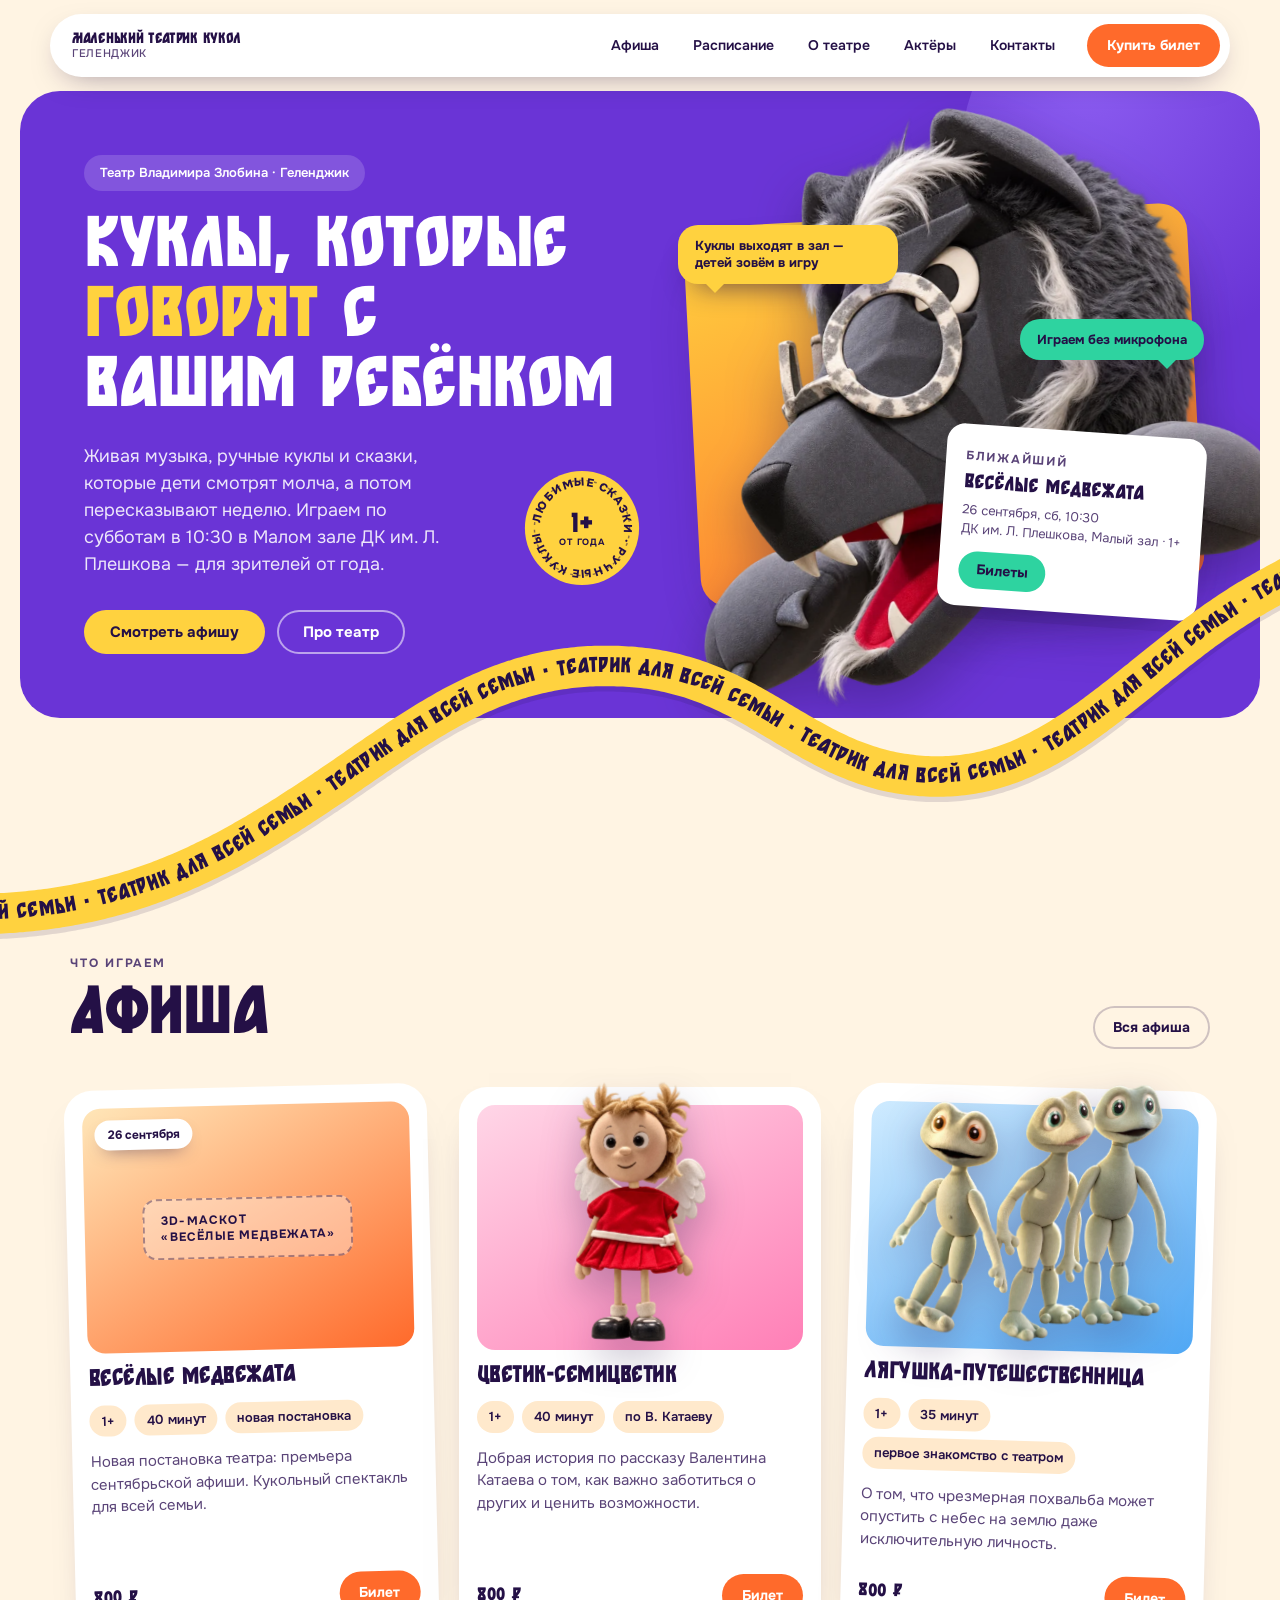
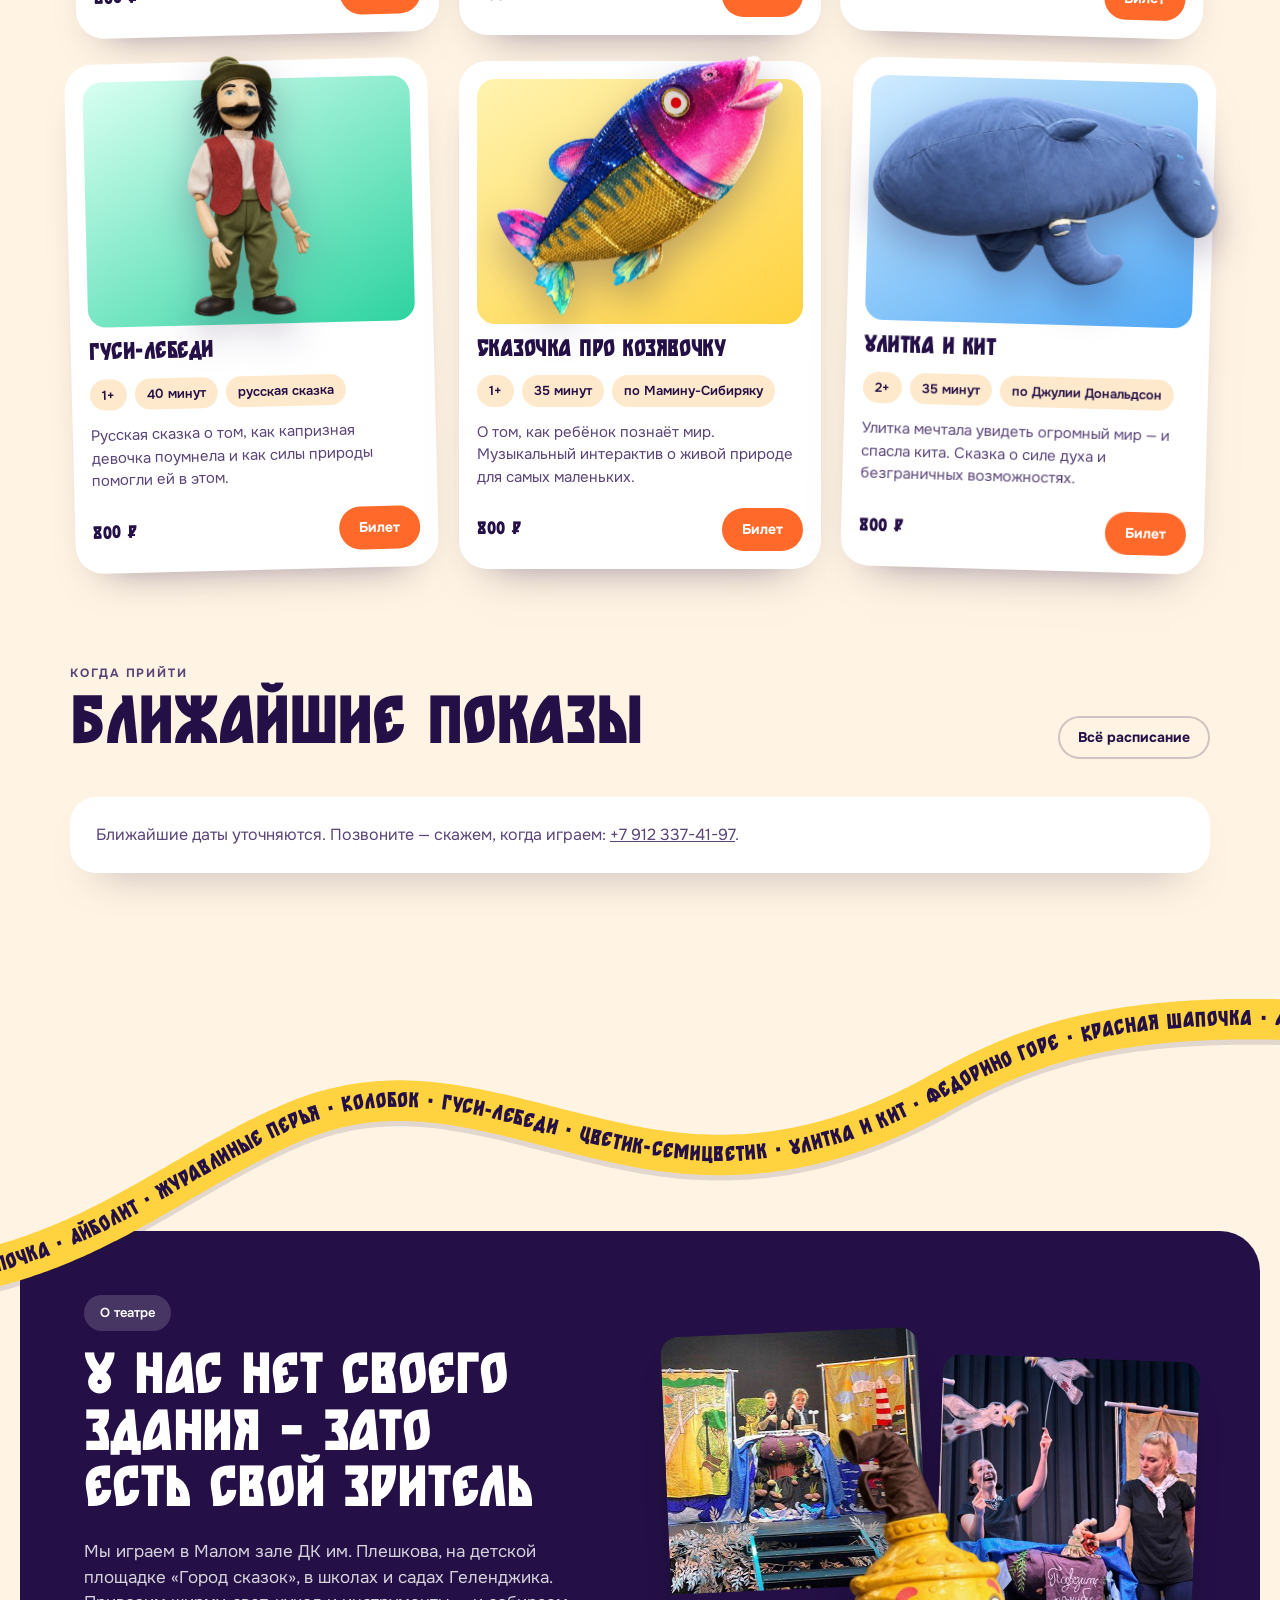
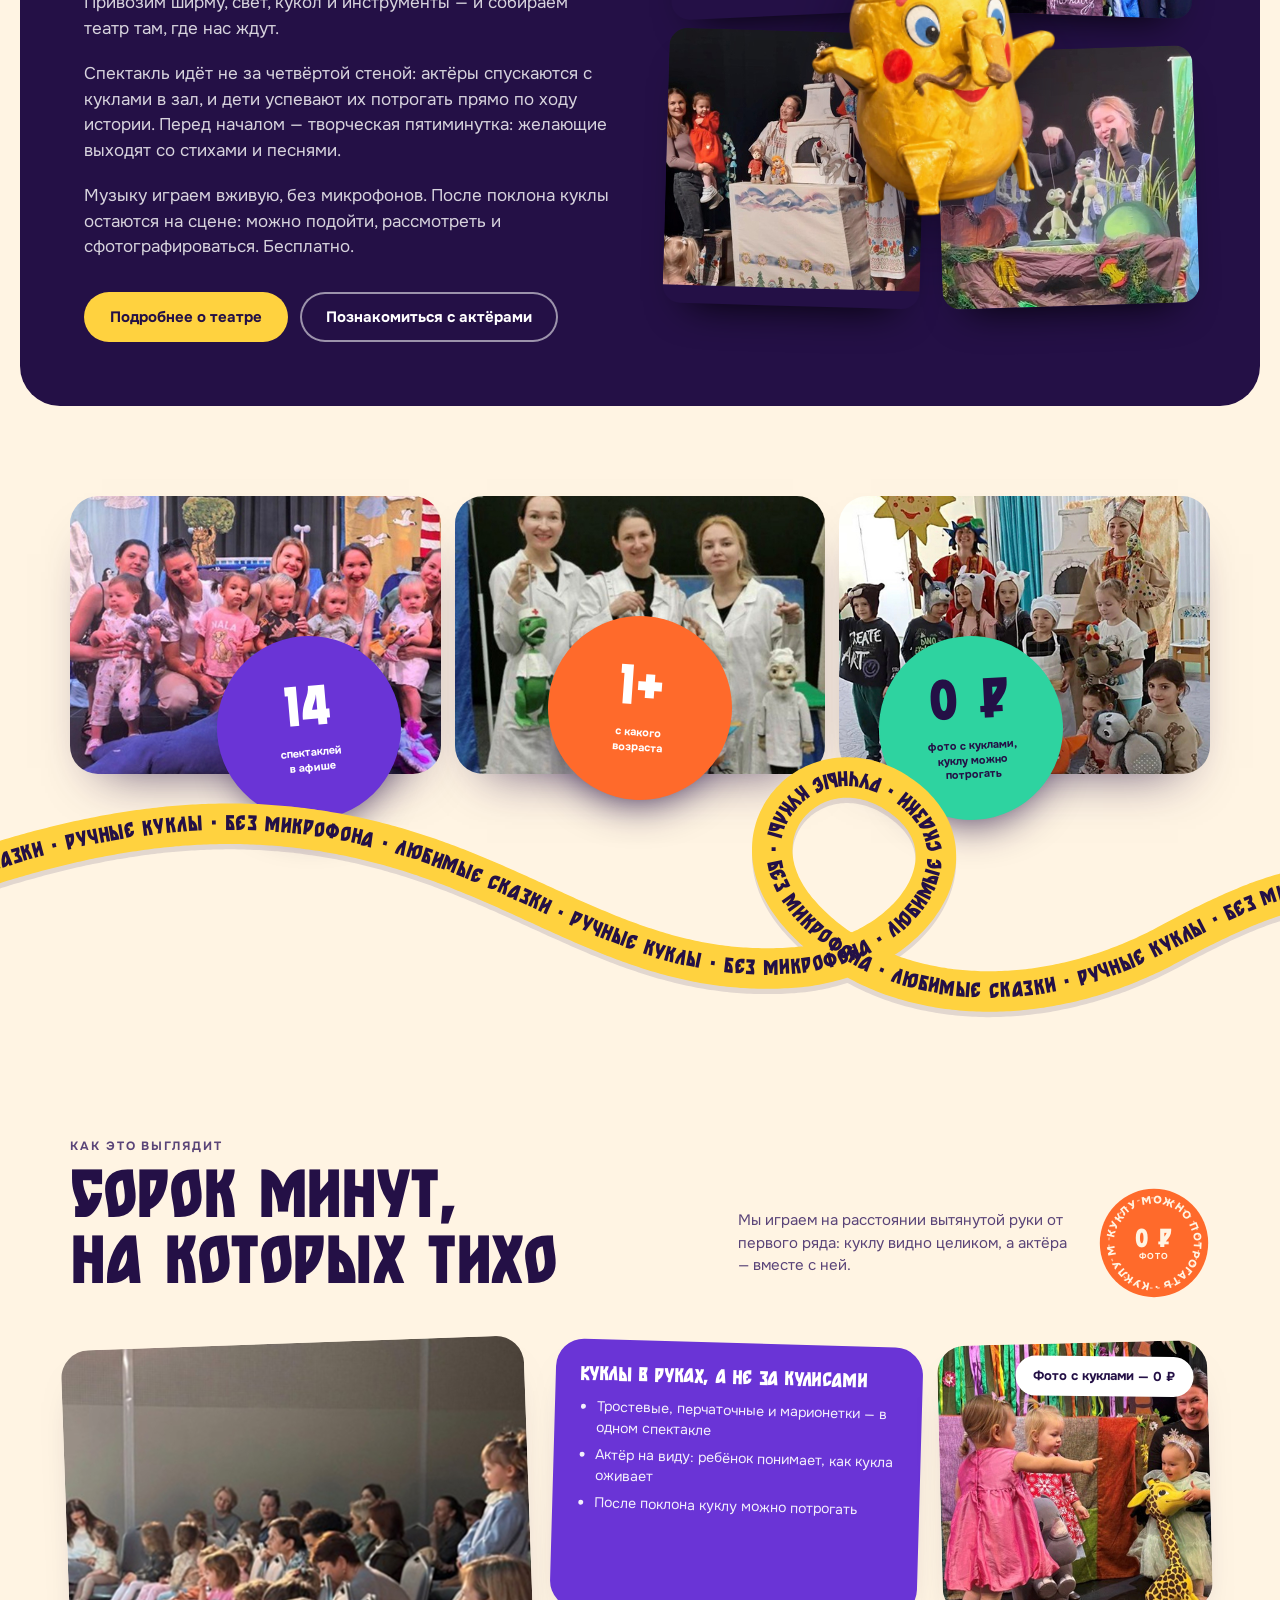
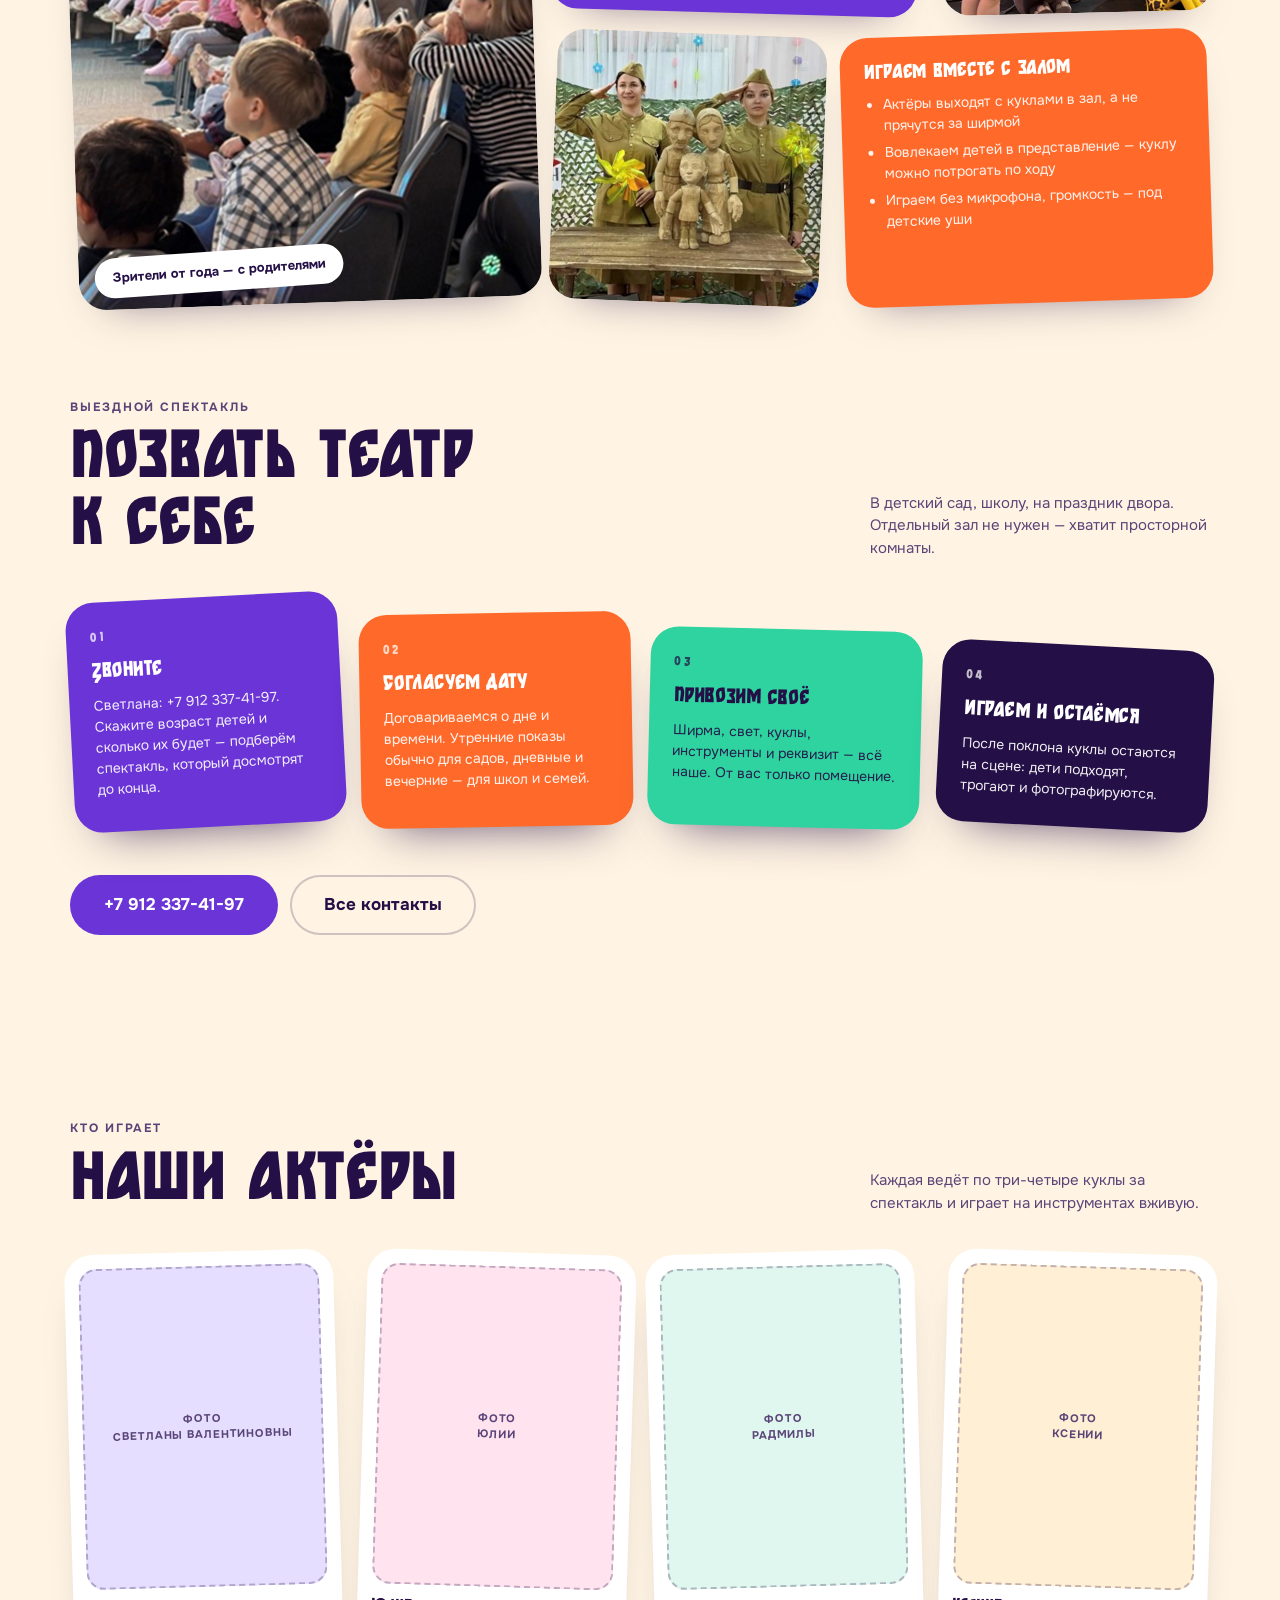
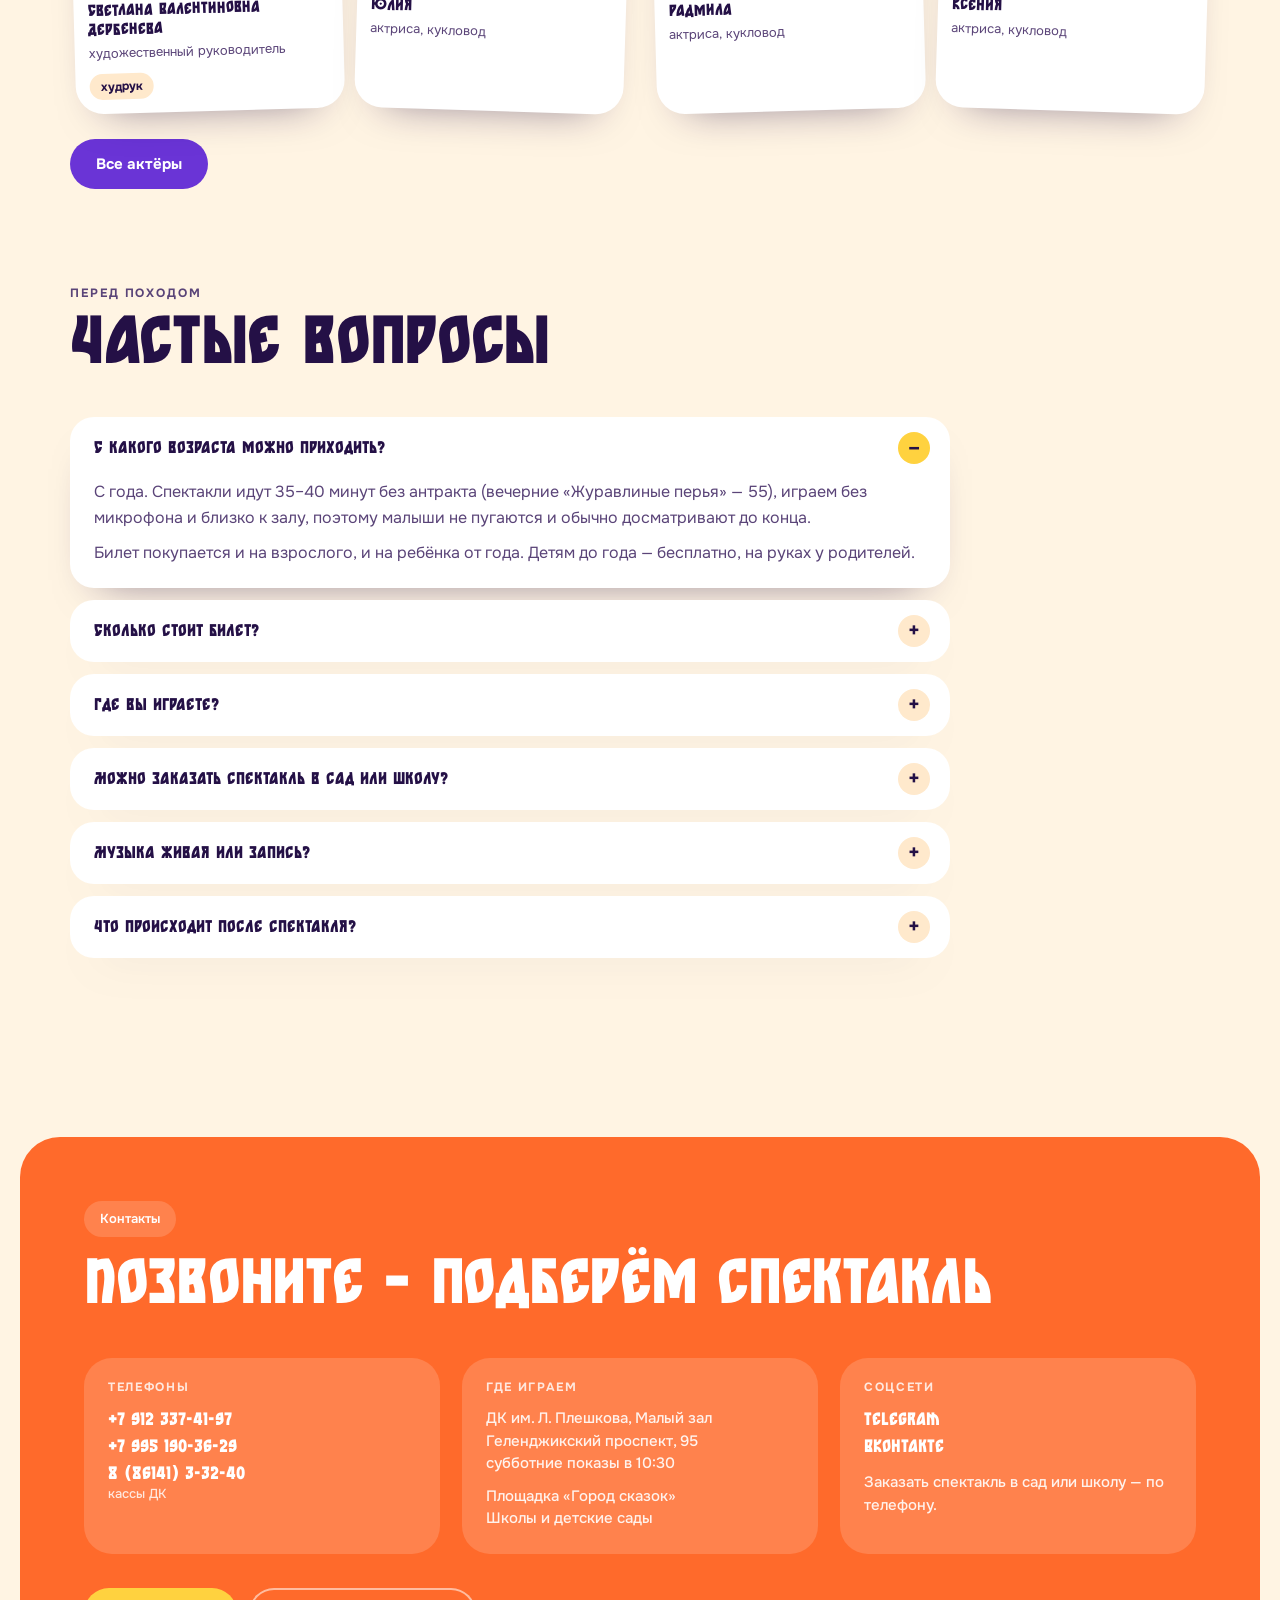
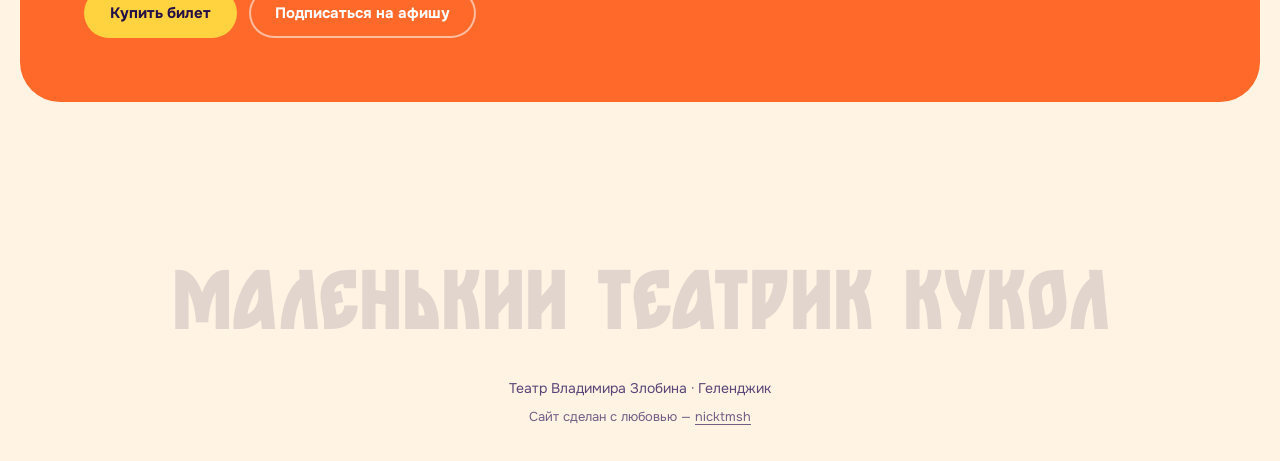
==== index.html @ d38e59ef "Ставлю ссылку на телеграм, помечаю кассу и подписываю подвал Телеграм ведёт на t.me/teatr77777, подп" ====
<!doctype html>
<html lang="ru">
<head>
<meta charset="utf-8">
<meta name="viewport" content="width=device-width,initial-scale=1,viewport-fit=cover">
<title>Маленький театрик кукол — Геленджик</title>
<meta name="description" content="Театр кукол Владимира Злобина в Геленджике: живая музыка, ручные куклы и сказки для зрителей от года. Афиша, расписание, актёры, контакты.">
<link rel="preconnect" href="https://fonts.gstatic.com" crossorigin>
<link rel="stylesheet" href="https://fonts.googleapis.com/css2?family=Onest:wght@400;500;600;700&display=swap">
<link rel="stylesheet" href="assets/css/site.css">
<link rel="stylesheet" href="assets/css/blocks.css">
</head>
<body>

<nav class="nav">
  <div class="nav-in">
    <a class="brand" href="index.html">Маленький театрик кукол<span>Геленджик</span></a>
    <div class="nav-links">
      <a href="afisha.html">Афиша</a>
      <a href="raspisanie.html">Расписание</a>
      <a href="o-teatre.html">О театре</a>
      <a href="aktery.html">Актёры</a>
      <a href="#contacts">Контакты</a>
    </div>
    <a class="btn btn-orange btn-sm" href="https://gelendzhik.kassy.ru/events/detskie/" target="_blank" rel="noopener">Купить билет</a>
    <button class="burger" type="button" id="burger"
            aria-label="Меню" aria-expanded="false" aria-controls="navMenu">
      <span></span><span></span><span></span>
    </button>
  </div>
</nav>

<div class="nav-menu" id="navMenu" hidden>
  <nav class="nav-menu-links" aria-label="Разделы сайта">
      <a class="nav-menu-link c1" href="afisha.html">Афиша</a>
      <a class="nav-menu-link c2" href="raspisanie.html">Расписание</a>
      <a class="nav-menu-link c3" href="o-teatre.html">О театре</a>
      <a class="nav-menu-link c4" href="aktery.html">Актёры</a>
      <a class="nav-menu-link c5" href="#contacts">Контакты</a>
  </nav>
  <a class="nav-menu-phone" href="tel:+79123374197">+7 912 337-41-97</a>
  <img class="nav-menu-bird" src="assets/mascot/aybolit.webp" alt="" aria-hidden="true">
</div>

<header class="hero">
  <div class="hero-grid">
    <div>
      <span class="chip">Театр Владимира Злобина · Геленджик</span>
      <h1>Куклы, которые <em>говорят</em> с вашим ребёнком</h1>
      <p class="hero-sub">Живая музыка, ручные куклы и сказки, которые дети смотрят молча, а потом пересказывают неделю. Играем по субботам в 10:30 в Малом зале ДК им. Л. Плешкова — для зрителей от года.</p>
      <div class="hero-cta">
        <a class="btn btn-yellow" href="#afisha">Смотреть афишу</a>
        <a class="btn btn-ghost" href="#about">Про театр</a>
        <div class="seal" style="--seal:118px;margin-left:auto">
          <svg viewBox="0 0 124 124" role="img" aria-label="Для зрителей от года">
            <circle cx="62" cy="62" r="60" fill="#FFD23F"></circle>
            <circle cx="62" cy="62" r="50" fill="none" stroke="#241046" stroke-width="1.5" stroke-dasharray="3 5" opacity=".5"></circle>
            <path id="sealRing1" d="M62,62 m-44,0 a44,44 0 1,1 88,0 a44,44 0 1,1 -88,0" fill="none"></path>
            <text class="seal-ring" fill="#241046"><textPath href="#sealRing1" startOffset="2%">любимые сказки · ручные куклы · живые голоса ·</textPath></text>
            <text class="seal-mid" x="62" y="66" fill="#241046">1+</text>
            <text class="seal-sub" x="62" y="80" fill="#241046">от года</text>
          </svg>
        </div>
      </div>
    </div>
    <div class="hero-art">
      <div class="mascot hero-mascot"><img src="assets/mascot/kolobok.webp" alt="Кукла волка из спектакля «Колобок»"></div>
      <div class="say say-yellow say-bl say-b">Куклы выходят в зал — детей зовём в игру</div>
      <div class="say say-mint say-br say-c">Играем без микрофона</div>
      <div class="ticket" id="heroTicket"></div>
    </div>
  </div>
</header>

<!-- жёлтая лента: объём и перехлёст строит assets/js/ribbon.js -->
<div class="ribbon" data-ribbon data-phrase="театрик для всей семьи" aria-hidden="true">
  <svg viewBox="0 0 1200 420" role="presentation">
    <defs>
      <path id="ribbonPath" d="M -100 384 C 90 402, 192 346, 300 274 C 396 210, 470 144, 598 156 C 720 168, 764 264, 890 258 C 1002 252, 1072 148, 1182 86 C 1238 54, 1272 42, 1310 32"></path>
    </defs>
    <g class="ribbon-fallback">
      <use href="#ribbonPath" class="band-edge"></use>
      <use href="#ribbonPath" class="band"></use>
    </g>
    <text><textPath href="#ribbonPath" startOffset="0">театрик для всей семьи</textPath></text>
  </svg>
</div>

<section id="afisha">
  <div class="wrap">
    <div class="sec-head">
      <div>
        <span class="eyebrow">Что играем</span>
        <h2>Афиша</h2>
      </div>
      <a class="btn btn-sm btn-line" href="afisha.html">Вся афиша</a>
    </div>
    <div class="cards" id="afishaCards"></div>
    <noscript><p class="sec-note" style="margin-top:20px">Афиша подгружается скриптом. Включите JavaScript или позвоните: +7 912 337-41-97.</p></noscript>
  </div>
</section>

<section id="schedule" style="padding-top:0">
  <div class="wrap">
    <div class="sec-head">
      <div>
        <span class="eyebrow">Когда прийти</span>
        <h2>Ближайшие показы</h2>
      </div>
      <a class="btn btn-sm btn-line" href="raspisanie.html">Всё расписание</a>
    </div>
    <div class="sched" id="schedList"></div>
  </div>
</section>

<!-- жёлтая лента: объём и перехлёст строит assets/js/ribbon.js -->
<div class="ribbon ribbon-titles" data-ribbon data-phrase="Красная шапочка · Айболит · Журавлиные перья · Колобок · Гуси-лебеди · Цветик-семицветик · Улитка и кит · Федорино горе" aria-hidden="true">
  <svg viewBox="0 0 1200 420" role="presentation">
    <defs>
      <path id="ribbonPath3" d="M -100 396 C 70 386, 152 300, 270 248 C 382 198, 472 244, 592 268 C 702 290, 792 268, 882 218 C 972 168, 1064 134, 1310 156"></path>
    </defs>
    <g class="ribbon-fallback">
      <use href="#ribbonPath3" class="band-edge"></use>
      <use href="#ribbonPath3" class="band"></use>
    </g>
    <text><textPath href="#ribbonPath3" startOffset="0">Красная шапочка · Айболит · Журавлиные перья · Колобок · Гуси-лебеди · Цветик-семицветик · Улитка и кит · Федорино горе</textPath></text>
  </svg>
</div>

<section id="about">
  <div class="about">
    <div class="about-grid">
      <div>
        <span class="chip">О театре</span>
        <h2 style="margin-top:18px">У нас нет своего здания — зато есть свой зритель</h2>
        <p>Мы играем в Малом зале ДК им. Плешкова, на детской площадке «Город сказок», в школах и садах Геленджика. Привозим ширму, свет, кукол и инструменты — и собираем театр там, где нас ждут.</p>
        <p>Спектакль идёт не за четвёртой стеной: актёры спускаются с куклами в зал, и дети успевают их потрогать прямо по ходу истории. Перед началом — творческая пятиминутка: желающие выходят со стихами и песнями.</p>
        <p>Музыку играем вживую, без микрофонов. После поклона куклы остаются на сцене: можно подойти, рассмотреть и сфотографироваться. Бесплатно.</p>
        <div class="hero-cta">
          <a class="btn btn-yellow" href="o-teatre.html">Подробнее о театре</a>
          <a class="btn btn-ghost" href="aktery.html">Познакомиться с актёрами</a>
        </div>
      </div>
      <div class="collage">
        <figure><img src="assets/photo/scene-shirma.jpg" alt="Сцена с расписными ширмами и куклами" loading="lazy"></figure>
        <figure><img src="assets/photo/seagulls.jpg" alt="Актрисы ведут марионеток-чаек" loading="lazy"></figure>
        <figure><img src="assets/photo/russian-tale.jpg" alt="Сцена русской сказки с печкой" loading="lazy"></figure>
        <figure><img src="assets/photo/frogs.jpg" alt="Куклы-лягушки на марионеточных нитях" loading="lazy"></figure>
              <img class="about-mascot" src="assets/mascot/fedorino-gore.webp"
             alt="Кукла самовара из спектакля «Федорино горе»">
</div>
    </div>
  </div>

  <div class="wrap">
    <div class="factband">
      <div class="factband-stats">
        <div class="stat"><b>14</b><span>спектаклей<br>в афише</span></div>
        <div class="stat"><b>1+</b><span>с какого<br>возраста</span></div>
        <div class="stat"><b>0 ₽</b><span>фото с куклами,<br>куклу можно<br>потрогать</span></div>
      </div>
      <div class="factband-photos">
        <figure><img src="assets/photo/kids-whale.jpg" alt="Зрители фотографируются с большой куклой кита" loading="lazy"></figure>
        <figure><img src="assets/photo/doctors.jpg" alt="Актрисы в белых халатах с куклами" loading="lazy"></figure>
        <figure><img src="assets/photo/kids-costumes.jpg" alt="Дети в костюмах на сцене вместе с актрисами" loading="lazy"></figure>
      </div>
    </div>
  </div>
</section>

<!-- жёлтая лента: объём и перехлёст строит assets/js/ribbon.js -->
<div class="ribbon ribbon-mid" data-ribbon data-phrase="любимые сказки · ручные куклы · без микрофона" aria-hidden="true">
  <svg viewBox="0 0 1200 420" role="presentation">
    <defs>
      <path id="ribbonPath2" d="M -100 214 C 70 148, 222 116, 392 172 C 520 214, 606 288, 744 278 C 854 270, 920 172, 846 118 C 770 62, 680 146, 748 226 C 824 314, 970 324, 1096 256 C 1182 210, 1242 186, 1310 212"></path>
    </defs>
    <g class="ribbon-fallback">
      <use href="#ribbonPath2" class="band-edge"></use>
      <use href="#ribbonPath2" class="band"></use>
    </g>
    <text><textPath href="#ribbonPath2" startOffset="0">любимые сказки · ручные куклы · без микрофона</textPath></text>
  </svg>
</div>

<section id="how">
  <div class="wrap">
    <div class="sec-head">
      <div>
        <span class="eyebrow">Как это выглядит</span>
        <h2>Сорок минут, <br>на которых тихо</h2>
      </div>
      <div style="display:flex;align-items:center;gap:20px;flex-wrap:wrap">
        <p class="sec-note">Мы играем на расстоянии вытянутой руки от первого ряда: куклу видно целиком, а актёра — вместе с ней.</p>
        <div class="seal" style="--seal:112px">
          <svg viewBox="0 0 124 124" role="img" aria-label="Фото с куклами бесплатно">
            <circle cx="62" cy="62" r="60" fill="#FF6A2B"></circle>
            <circle cx="62" cy="62" r="50" fill="none" stroke="#FFF4E3" stroke-width="1.5" stroke-dasharray="3 5" opacity=".6"></circle>
            <path id="sealRing2" d="M62,62 m-44,0 a44,44 0 1,1 88,0 a44,44 0 1,1 -88,0" fill="none"></path>
            <text class="seal-ring" fill="#FFF4E3"><textPath href="#sealRing2" startOffset="2%">куклу можно потрогать · куклу можно потрогать ·</textPath></text>
            <text class="seal-mid" x="62" y="66" fill="#FFF4E3">0 ₽</text>
            <text class="seal-sub" x="62" y="80" fill="#FFF4E3">фото</text>
          </svg>
        </div>
      </div>
    </div>

    <div class="mosaic">
      <div class="mos m1">
        <img src="assets/photo/audience.jpg" alt="Зрительный зал: дети и родители смотрят спектакль" loading="lazy">
        <span class="bubble b1">Зрители от года — с родителями</span>
      </div>
      <div class="mos m2 mos-text m-violet">
        <h3>Куклы в руках, а не за кулисами</h3>
        <ul>
          <li>Тростевые, перчаточные и марионетки — в одном спектакле</li>
          <li>Актёр на виду: ребёнок понимает, как кукла оживает</li>
          <li>После поклона куклу можно потрогать</li>
        </ul>
      </div>
      <div class="mos m3">
        <img src="assets/photo/kids-giraffe.jpg" alt="Дети рассматривают кукол после спектакля" loading="lazy">
        <span class="bubble b2">Фото с куклами — 0 ₽</span>
      </div>
      <div class="mos m4">
        <img src="assets/photo/soldiers.jpg" alt="Актрисы в военной форме с куклами из спектакля о войне" loading="lazy">
      </div>
      <div class="mos m5 mos-text m-orange">
        <h3>Играем вместе с залом</h3>
        <ul>
          <li>Актёры выходят с куклами в зал, а не прячутся за ширмой</li>
          <li>Вовлекаем детей в представление — куклу можно потрогать по ходу</li>
          <li>Играем без микрофона, громкость — под детские уши</li>
        </ul>
      </div>
    </div>
  </div>
</section>

<section id="order" style="padding-top:0">
  <div class="wrap">
    <div class="sec-head">
      <div>
        <span class="eyebrow">Выездной спектакль</span>
        <h2>Позвать театр <br>к себе</h2>
      </div>
      <p class="sec-note">В детский сад, школу, на праздник двора. Отдельный зал не нужен — хватит просторной комнаты.</p>
    </div>
    <div class="steps">
      <article class="step">
        <span class="no">01</span>
        <h3>Звоните</h3>
        <p>Светлана: +7 912 337-41-97. Скажите возраст детей и сколько их будет — подберём спектакль, который досмотрят до конца.</p>
      </article>
      <article class="step">
        <span class="no">02</span>
        <h3>Согласуем дату</h3>
        <p>Договариваемся о дне и времени. Утренние показы обычно для садов, дневные и вечерние — для школ и семей.</p>
      </article>
      <article class="step">
        <span class="no">03</span>
        <h3>Привозим своё</h3>
        <p>Ширма, свет, куклы, инструменты и реквизит — всё наше. От вас только помещение.</p>
      </article>
      <article class="step">
        <span class="no">04</span>
        <h3>Играем и остаёмся</h3>
        <p>После поклона куклы остаются на сцене: дети подходят, трогают и фотографируются.</p>
      </article>
    </div>
    <div class="hero-cta" style="margin-top:8px">
      <a class="btn btn-violet btn-lg" href="tel:+79123374197">+7 912 337-41-97</a>
      <a class="btn btn-line btn-lg" href="#contacts">Все контакты</a>
    </div>
  </div>
</section>

<section id="troupe">
  <div class="wrap">
    <div class="sec-head">
      <div>
        <span class="eyebrow">Кто играет</span>
        <h2>Наши актёры</h2>
      </div>
      <p class="sec-note">Каждая ведёт по три-четыре куклы за спектакль и играет на инструментах вживую.</p>
    </div>
    <div class="troupe">
      <a class="actor" href="aktery.html">
        <div class="ph-p p4">Фото<br>Светланы Валентиновны</div>
        <b>Светлана Валентиновна Дербенева</b>
        <small>художественный руководитель</small>
        <span class="role">худрук</span>
      </a>
      <a class="actor" href="aktery.html">
        <div class="ph-p p1">Фото<br>Юлии</div>
        <b>Юлия</b>
        <small>актриса, кукловод</small>
      </a>
      <a class="actor" href="aktery.html">
        <div class="ph-p p2">Фото<br>Радмилы</div>
        <b>Радмила</b>
        <small>актриса, кукловод</small>
      </a>
      <a class="actor" href="aktery.html">
        <div class="ph-p p3">Фото<br>Ксении</div>
        <b>Ксения</b>
        <small>актриса, кукловод</small>
      </a>
    </div>
    <div class="hero-cta" style="margin-top:28px">
      <a class="btn btn-violet" href="aktery.html">Все актёры</a>
    </div>
  </div>
</section>

<section id="faq" style="padding-top:0">
  <div class="wrap">
    <div class="sec-head">
      <div>
        <span class="eyebrow">Перед походом</span>
        <h2>Частые вопросы</h2>
      </div>
    </div>
    <div class="faq">
      <details open>
        <summary>С какого возраста можно приходить?</summary>
        <div class="answer">
          <p>С года. Спектакли идут 35–40 минут без антракта (вечерние «Журавлиные перья» — 55), играем без микрофона и близко к залу, поэтому малыши не пугаются и обычно досматривают до конца.</p>
          <p>Билет покупается и на взрослого, и на ребёнка от года. Детям до года — бесплатно, на руках у родителей.</p>
        </div>
      </details>
      <details>
        <summary>Сколько стоит билет?</summary>
        <div class="answer">
          <p>800 ₽ на субботние спектакли, 1000 ₽ на вечерние «Журавлиные перья». Билет нужен и взрослому, и ребёнку от года. Купить можно на kassy.ru или в кассе ДК.</p>
        </div>
      </details>
      <details>
        <summary>Где вы играете?</summary>
        <div class="answer">
          <p>Основная площадка — Малый зал ДК им. Л. Плешкова, Геленджикский проспект, 95: субботние показы в 10:30. Летом играем на детской площадке «Город сказок» и на фестивалях, в течение года — в школах и детских садах города.</p>
        </div>
      </details>
      <details>
        <summary>Можно заказать спектакль в сад или школу?</summary>
        <div class="answer">
          <p>Да. Привозим ширму, свет, кукол и инструменты — от вас нужно только помещение. Обсудить спектакль и договориться о приезде можно со Светланой: +7 912 337-41-97.</p>
        </div>
      </details>
      <details>
        <summary>Музыка живая или запись?</summary>
        <div class="answer">
          <p>Живая. Инструменты стоят прямо на сцене, играют те же актёры, что ведут кукол. Фонограммы у нас нет.</p>
        </div>
      </details>
      <details>
        <summary>Что происходит после спектакля?</summary>
        <div class="answer">
          <p>Куклы остаются на сцене. Можно подойти, рассмотреть их вблизи, потрогать и сфотографироваться — бесплатно.</p>
        </div>
      </details>
    </div>
  </div>
</section>

<section id="contacts">
  <div class="contacts">
    <span class="chip">Контакты</span>
    <h2 style="margin-top:18px">Позвоните — подберём спектакль</h2>
    <div class="c-grid">
      <div class="c-card">
        <h3>Телефоны</h3>
        <a href="tel:+79123374197">+7 912 337-41-97</a>
        <a href="tel:+79951903629">+7 995 190-36-29</a>
        <a href="tel:+78614133240">8 (86141) 3-32-40<small>кассы ДК</small></a>
      </div>
      <div class="c-card">
        <h3>Где играем</h3>
        <p class="plain">ДК им. Л. Плешкова, Малый зал<br>Геленджикский проспект, 95<br>субботние показы в 10:30</p>
        <p class="plain" style="margin-top:10px">Площадка «Город сказок»<br>Школы и детские сады</p>
      </div>
      <div class="c-card">
        <h3>Соцсети</h3>
        <a href="https://t.me/teatr77777" target="_blank" rel="noopener">Telegram</a>
        <a href="https://vk.com/smallteatrik" target="_blank" rel="noopener">ВКонтакте</a>
        <p class="plain" style="margin-top:10px">Заказать спектакль в сад или школу — по телефону.</p>
      </div>
    </div>
    <div class="c-cta">
      <a class="btn btn-yellow" href="https://gelendzhik.kassy.ru/events/detskie/" target="_blank" rel="noopener">Купить билет</a>
      <a class="btn btn-ghost" href="https://t.me/teatr77777" target="_blank" rel="noopener">Подписаться на афишу</a>
    </div>
  </div>
</section>

<div class="wordmark" aria-hidden="true"><div>маленький театрик кукол</div></div>

<footer>
  Театр Владимира Злобина · Геленджик
  <span class="credit">Сайт сделан с любовью — <a href="https://www.nicktmsh.com/" target="_blank" rel="noopener">nicktmsh</a></span>
</footer>

<script src="assets/js/store.js"></script>
<script src="assets/js/lift.js" defer></script>
<script src="assets/js/render.js"></script>
<script src="assets/js/ribbon.js" defer></script>
<script>
(function(){
  'use strict';
  var esc = TEATR.escapeHtml;

  /* ── карточки афиши: на главной — первые шесть ── */
  var shows = TEATR.published();
  document.getElementById('afishaCards').innerHTML = shows.slice(0, 6).map(TEATR.cardHtml).join('');

  /* ── расписание: ближайшие показы, остальное — на странице расписания ── */
  var upcoming = TEATR.upcoming();
  var schedEl = document.getElementById('schedList');
  if (upcoming.length) {
    schedEl.innerHTML = upcoming.slice(0, 4).map(TEATR.schedRowHtml).join('');
  } else {
    schedEl.innerHTML = '<div class="sched-empty">Ближайшие даты уточняются. Позвоните — скажем, когда играем: <a href="tel:+79123374197" style="text-decoration:underline">+7 912 337-41-97</a>.</div>';
  }

  /* ── билет ближайшего спектакля в герое ── */
  var n = TEATR.next();
  if (n) {
    var when = n.date ? TEATR.formatDate(n.date) : 'дата уточняется';
    document.getElementById('heroTicket').innerHTML = '' +
      '<span class="eyebrow">Ближайший</span>' +
      '<b><a href="spektakl.html?id=' + encodeURIComponent(n.id) + '">' + esc(n.title) + '</a></b>' +
      '<small>' + esc(when) + '</small>' +
      '<small>' + esc(n.venue) + ' · ' + esc(n.age) + '</small>' +
      '<a class="price" href="' + esc(n.ticketUrl || TEATR.TICKET_URL) + '" target="_blank" rel="noopener">Билеты</a>';
  }
})();
</script>
<script src="assets/js/menu.js" defer></script>
</body>
</html>
---- assets/css/site.css ----
/* ───────────────────────────────────────────────
   Маленький театрик кукол — базовые стили
   Концепция: закруглённые карточки, дисплейный шрифт,
   3D-маскоты, яркая палитра.
   ─────────────────────────────────────────────── */

/* ── дисплейный шрифт ── */
@font-face{
  font-family:"ST Izhora";
  src:url("../fonts/ST-Izhora-free.woff2") format("woff2"),
      url("../fonts/ST-Izhora-free.otf") format("opentype");
  font-weight:400;font-style:normal;font-display:swap;
}

:root{
  --violet:#6A34D6;
  --violet-d:#3F1A8C;
  --violet-l:#8B5CF0;
  --orange:#FF6A2B;
  --yellow:#FFD23F;
  --mint:#2ED3A0;
  --pink:#FF7FB6;
  --sky:#4FA8F5;
  --cream:#FFF4E3;
  --cream-2:#FFE9CC;
  --ink:#241046;
  --ink-2:#5A4478;
  --white:#FFFFFF;

  --disp:"ST Izhora","Trebuchet MS",system-ui,sans-serif;
  --sans:"Onest","Segoe UI",system-ui,sans-serif;

  --r-l:40px; --r-m:28px; --r-s:18px;
  --shadow:0 18px 0 -6px rgba(36,16,70,.10), 0 30px 60px -28px rgba(36,16,70,.45);
  --shadow-card:0 22px 44px -30px rgba(36,16,70,.6);
}

*{box-sizing:border-box}
html{font-synthesis-weight:none}
html{scroll-behavior:smooth}
body{
  margin:0;background:var(--cream);color:var(--ink);
  font-family:var(--sans);font-size:17px;line-height:1.5;
  -webkit-font-smoothing:antialiased;overflow-x:hidden;
}
h1,h2,h3{margin:0;font-family:var(--disp);font-weight:800;line-height:.98;letter-spacing:-.02em;text-wrap:balance}
p{margin:0}
a{color:inherit;text-decoration:none}
img{max-width:100%;display:block}
:focus-visible{outline:3px solid var(--ink);outline-offset:3px;border-radius:8px}

.wrap{width:min(1180px,100%);margin-inline:auto;padding-inline:20px}
section{padding-block:clamp(56px,7vw,110px)}
.eyebrow{font-family:var(--sans);font-weight:700;font-size:12px;letter-spacing:.16em;text-transform:uppercase;color:var(--ink-2)}
.sec-head{display:flex;align-items:flex-end;justify-content:space-between;gap:24px;flex-wrap:wrap;margin-bottom:38px}
.sec-head h2{font-size:clamp(34px,5.4vw,68px);margin-top:8px}
.sec-note{max-width:34ch;color:var(--ink-2);font-size:15px}

/* ── кнопки ── */
.btn{
  display:inline-flex;align-items:center;gap:8px;border:0;cursor:pointer;
  font-family:var(--sans);font-weight:700;font-size:15px;padding:14px 26px;border-radius:999px;
  background:var(--ink);color:var(--white);transition:transform .16s,box-shadow .16s,filter .16s;
  text-align:center;
}
.btn:hover{transform:translateY(-2px);box-shadow:0 12px 24px -12px rgba(36,16,70,.8)}
.btn-orange{background:var(--orange);color:var(--white)}
.btn-yellow{background:var(--yellow);color:var(--ink)}
.btn-violet{background:var(--violet);color:var(--white)}
.btn-white{background:var(--white);color:var(--ink)}
.btn-sm{padding:11px 20px;font-size:14px}
.btn-lg{padding:17px 34px;font-size:17px}
.btn-ghost{background:transparent;color:var(--white);box-shadow:inset 0 0 0 2px rgba(255,255,255,.55)}
.btn-ghost:hover{background:rgba(255,255,255,.14)}
.btn-line{background:transparent;color:var(--ink);box-shadow:inset 0 0 0 2px rgba(36,16,70,.22)}
.btn-line:hover{background:rgba(36,16,70,.06)}

/* ── шапка ── */
.nav{position:sticky;top:env(safe-area-inset-top,0px);z-index:60;padding-block:14px;padding-inline:20px}
.nav-in{
  display:flex;align-items:center;gap:18px;background:var(--white);border-radius:999px;
  padding:10px 10px 10px 22px;box-shadow:0 10px 30px -14px rgba(36,16,70,.5);
  width:min(1180px,100%);margin-inline:auto;
}
.brand{font-family:var(--disp);font-weight:900;font-size:15px;letter-spacing:-.02em;line-height:1.05;white-space:nowrap}
.brand span{display:block;font-family:var(--sans);font-weight:500;font-size:11px;color:var(--ink-2);letter-spacing:.06em;text-transform:uppercase}
.nav-links{display:flex;gap:6px;margin-left:auto;flex-wrap:wrap}
.nav-links a{padding:9px 14px;border-radius:999px;font-weight:600;font-size:14px;transition:background .18s}
.nav-links a:hover{background:var(--cream-2)}

/* ── герой ── */
.hero{
  background:var(--violet);color:var(--white);border-radius:var(--r-l);margin-inline:20px;
  padding:clamp(34px,5vw,64px);
  position:relative;overflow:hidden;
}
.hero::after{
  content:"";position:absolute;right:-120px;top:-140px;width:420px;height:420px;border-radius:50%;
  background:radial-gradient(circle at 30% 30%,var(--violet-l),transparent 70%);pointer-events:none;
}
.hero-grid{position:relative;z-index:2;display:grid;grid-template-columns:minmax(0,1.05fr) minmax(0,.95fr);gap:clamp(28px,4vw,56px);align-items:center}
.chip{display:inline-flex;align-items:center;gap:8px;background:rgba(255,255,255,.16);border-radius:999px;padding:8px 16px;font-size:13px;font-weight:600}
.hero h1{font-size:clamp(38px,5.6vw,82px);font-weight:900;margin-block:20px 0;overflow-wrap:break-word}
.hero h1 em{font-style:normal;color:var(--yellow)}
/* справа оставлено место под печать */
.hero-sub{margin-top:22px;font-size:clamp(17px,1.4vw,20px);max-width:min(44ch,calc(100% - 180px));color:rgba(255,255,255,.88)}
.hero-cta{display:flex;gap:12px;flex-wrap:wrap;margin-top:32px}
.hero .hero-cta>.btn{padding-block:11px}
/* печать поднята к подзаголовку: внизу проходит лента */
.hero .hero-cta .seal{margin-top:clamp(-150px,-11vw,-80px);align-self:flex-start}
.hero-art{position:relative;min-height:380px}

/* ── слот под 3D-маскота ── */
.mascot{
  background:linear-gradient(160deg,var(--yellow),var(--orange));border-radius:var(--r-m);
  display:grid;place-items:center;text-align:center;color:var(--ink);
}
.mascot{position:relative}
.mascot img{
  /* высота слота задаётся пропорцией, поэтому кукла позиционируется абсолютно */
  position:absolute;inset:0;margin:auto;
  width:auto;height:auto;max-width:88%;max-height:92%;object-fit:contain;
  filter:drop-shadow(0 22px 26px rgba(36,16,70,.34));
  transition:transform .45s cubic-bezier(.2,.9,.3,1.2),filter .45s ease;
  transform-origin:50% 72%;will-change:transform;
}
.mascot:hover img{transform:scale(1.16) rotate(-5deg);filter:drop-shadow(0 34px 34px rgba(36,16,70,.42))}
.mascot-tag{
  font-family:var(--sans);font-weight:700;font-size:12px;letter-spacing:.1em;text-transform:uppercase;
  border:2px dashed rgba(36,16,70,.4);border-radius:14px;padding:12px 16px;max-width:86%;
  background:rgba(255,255,255,.35);line-height:1.4;
}
.hero-mascot{position:absolute;inset:0;transform:rotate(-3deg);box-shadow:var(--shadow)}
/* волк в шапке крупнее плашки и выходит за её края */
.hero-mascot img{max-width:138%;max-height:156%}

.ticket{
  position:absolute;right:-6px;bottom:-18px;width:min(260px,74%);background:var(--white);color:var(--ink);
  border-radius:var(--r-s);padding:18px 20px;transform:rotate(4deg);box-shadow:var(--shadow);z-index:3;
}
.ticket b{display:block;font-family:var(--disp);font-weight:800;font-size:20px;margin-block:4px 6px;line-height:1.1}
.ticket small{color:var(--ink-2);font-size:13px;display:block}
.ticket .price{
  margin-top:12px;display:inline-block;background:var(--mint);color:var(--ink);border-radius:999px;
  padding:8px 18px;font-weight:700;font-size:14px;transition:transform .16s,box-shadow .16s;
}
.ticket a.price:hover{transform:translateY(-2px);box-shadow:0 12px 22px -12px rgba(36,16,70,.8)}

/* ── жёлтая лента ──
   Лента заходит на соседние блоки: отрицательные отступы плюс свой слой.
   Форму рисует assets/js/ribbon.js заливкой с переменной шириной,
   .ribbon-fallback — простая обводка на случай, если скрипт не отработал. */
.ribbon{
  position:relative;z-index:5;overflow:hidden;display:flex;justify-content:center;
  margin-top:clamp(-280px,-17vw,-110px);margin-bottom:clamp(-140px,-7vw,-46px);
  pointer-events:none;
}
.ribbon-mid{margin-top:clamp(-250px,-15vw,-96px);margin-bottom:clamp(-110px,-6vw,-34px)}
/* лента с названиями: сверху почти не заходит, снизу ложится на блок */
.ribbon-titles{margin-top:clamp(-150px,-8vw,-44px);margin-bottom:clamp(-230px,-13vw,-90px)}
/* лента вместо бегущей строки в середине страницы: заходит поровну на оба блока */
.ribbon-strip{margin-top:clamp(-190px,-11vw,-62px);margin-bottom:clamp(-80px,-4.5vw,-26px)}
.ribbon svg{
  display:block;width:100%;height:auto;min-width:900px;
  animation:ribbonfloat 11s ease-in-out infinite alternate;
}
.ribbon-mid svg{animation-duration:13s;animation-delay:-4s}
.ribbon-titles svg{animation-duration:9.5s;animation-delay:-2s}
@keyframes ribbonfloat{
  from{transform:translateY(-5px) rotate(-.25deg)}
  to{transform:translateY(5px) rotate(.25deg)}
}
.ribbon-scroll{overflow-x:hidden}

/* тело ленты */
.ribbon .band-fill{fill:var(--yellow)}
.ribbon .band-under{fill:var(--ink);opacity:.13;transform:translate(0,5px)}

/* запасной вариант без скрипта */
.ribbon .band{fill:none;stroke:var(--yellow);stroke-width:38;stroke-linecap:round}
.ribbon .band-edge{fill:none;stroke:var(--ink);stroke-width:44;stroke-linecap:round;opacity:.12}

.ribbon text{
  font-family:var(--disp);font-weight:700;font-size:20px;fill:var(--ink);letter-spacing:.01em;
  dominant-baseline:central;alignment-baseline:central; /* строго по центру линии */
}

/* ── карточки афиши ── */
.cards{display:grid;grid-template-columns:repeat(3,1fr);gap:26px}
.card{
  background:var(--white);border-radius:var(--r-m);padding:18px;display:flex;flex-direction:column;gap:14px;
  box-shadow:var(--shadow-card);transition:transform .22s ease,box-shadow .22s ease;color:inherit;
}
.card:nth-child(3n+1){transform:rotate(-1.4deg)}
.card:nth-child(3n){transform:rotate(1.6deg)}
.card:hover{transform:rotate(0deg) translateY(-6px);box-shadow:0 34px 60px -30px rgba(36,16,70,.7)}
/* кукле разрешено вылезать за пределы плашки и карточки */
.card{position:relative;z-index:1}
.card:hover{z-index:4}
.card-art{aspect-ratio:4/3;max-width:100%;border-radius:var(--r-s);display:grid;place-items:center;padding:14px;position:relative}
.card-art>img{
  /* высота плашки задана через aspect-ratio, поэтому проценты берём от абсолютного бокса */
  position:absolute;inset:14px;margin:auto;
  width:auto;height:auto;max-width:100%;max-height:100%;object-fit:contain;
  filter:drop-shadow(0 16px 18px rgba(36,16,70,.3));
  transition:transform .4s cubic-bezier(.2,.9,.3,1.25),filter .4s ease;
  transform-origin:50% 88%;will-change:transform;
  transform:scale(1.06) translateY(-4%);
}
.card:hover .card-art>img{
  transform:scale(1.34) rotate(-7deg) translateY(-12%);
  filter:drop-shadow(0 34px 30px rgba(36,16,70,.4));
}
.card:nth-child(even):hover .card-art>img{transform:scale(1.34) rotate(7deg) translateY(-12%)}

/* На телефоне ховера нет: куклу поднимает прокрутка.
   --lift (0…1) ставит assets/js/lift.js, наклон чередуем по чётности. */
@media(hover:none){
  .card{--tilt:-1}
  .card:nth-child(even){--tilt:1}
  .card.is-lifted{z-index:4}
  /* тот же вид и когда тач оставил «залипший» ховер */
  .card-art>img,
  .card:hover .card-art>img,
  .card:nth-child(even):hover .card-art>img{
    transition:none;
    transform:
      scale(calc(1.06 + .28 * var(--lift,0)))
      rotate(calc(var(--tilt,-1) * 7deg * var(--lift,0)))
      translateY(calc(-4% - 8% * var(--lift,0)));
    /* тень не анимируем: пересчёт размытия в каждом кадре
       заметно дёргает картинку на телефоне */
    filter:drop-shadow(0 18px 20px rgba(36,16,70,.32));
  }
}
.card-date{z-index:2}
.card-date{
  position:absolute;left:12px;top:12px;background:var(--white);color:var(--ink);border-radius:999px;
  padding:6px 13px;font-size:12px;font-weight:700;box-shadow:0 8px 18px -10px rgba(36,16,70,.7);
}
.card h3{font-size:24px;font-weight:800}
.meta{display:flex;gap:8px;flex-wrap:wrap}
.tag{background:var(--cream-2);border-radius:999px;padding:6px 12px;font-size:13px;font-weight:600;color:var(--ink)}
.card p{font-size:15px;color:var(--ink-2)}
.card-foot{margin-top:auto;display:flex;align-items:center;justify-content:space-between;gap:12px;padding-top:6px}
.card-more{display:none} /* на широком экране карточка и так кликается целиком */
.card-foot b{font-family:var(--disp);font-size:18px;font-weight:800}

.a1{background:linear-gradient(150deg,#FFD6E7,#FF7FB6)}
.a2{background:linear-gradient(150deg,#D8FFF1,#2ED3A0)}
.a3{background:linear-gradient(150deg,#FFE6B8,#FF6A2B)}
.a4{background:linear-gradient(150deg,#DED4FF,#8B5CF0)}
.a5{background:linear-gradient(150deg,#FFF3B0,#FFD23F)}
.a6{background:linear-gradient(150deg,#CFEBFF,#4FA8F5)}

/* ── о театре ── */
.about{background:var(--ink);color:var(--white);border-radius:var(--r-l);margin-inline:20px;padding:clamp(34px,5vw,72px)}
.about-grid{display:grid;grid-template-columns:minmax(0,1fr) minmax(0,1fr);gap:clamp(30px,4vw,64px);align-items:center}
.about h2{font-size:clamp(32px,4.6vw,58px)}
.about p{margin-top:20px;color:rgba(255,255,255,.82);max-width:52ch}
.nums{display:grid;grid-template-columns:repeat(2,1fr);gap:16px;margin-top:34px}
.num{border-radius:var(--r-s);padding:20px;background:rgba(255,255,255,.08)}
.num b{display:block;font-family:var(--disp);font-weight:900;font-size:40px;line-height:1;color:var(--yellow)}
.num span{font-size:14px;color:rgba(255,255,255,.75)}
.collage{display:grid;grid-template-columns:1fr 1fr;gap:16px;position:relative}
/* самовар выходит из стыка фотографий; правило перебивает .collage img */
.collage .about-mascot{
  position:absolute;left:50%;top:50%;width:46%;height:auto;translate:-50% -50%;
  aspect-ratio:auto;object-fit:contain;
  z-index:3;rotate:-4deg;filter:drop-shadow(0 26px 30px rgba(10,4,26,.55));
  transition:rotate .5s ease,scale .5s ease;
}
.collage:hover .about-mascot{rotate:2deg;scale:1.06}
.collage figure{margin:0;border-radius:var(--r-s);overflow:hidden;box-shadow:0 24px 40px -26px #000}
.collage img{width:100%;aspect-ratio:1/1;object-fit:cover}
.collage figure:nth-child(1){transform:rotate(-2.5deg)}
.collage figure:nth-child(2){transform:rotate(2deg);margin-top:26px}
.collage figure:nth-child(3){transform:rotate(1.6deg)}
.collage figure:nth-child(4){transform:rotate(-1.8deg);margin-top:18px}

/* ── блок «как проходит спектакль»: коллаж карточек ── */
.mosaic{display:grid;grid-template-columns:repeat(12,1fr);gap:20px;margin-top:44px}
.mos{border-radius:var(--r-m);overflow:hidden;box-shadow:var(--shadow-card);position:relative}
.mos img{width:100%;height:100%;object-fit:cover}
.mos-text{padding:24px;color:var(--white);display:flex;flex-direction:column;gap:10px}
.mos-text h3{font-size:20px;line-height:1.15}
.mos-text ul{margin:0;padding-left:18px;font-size:14px;line-height:1.5;opacity:.92}
.mos-text li+li{margin-top:6px}
.m-violet{background:var(--violet)}
.m-orange{background:var(--orange)}
.m-mint{background:var(--mint);color:var(--ink)}
.m-mint.mos-text{color:var(--ink)}
.m1{grid-column:span 5;grid-row:span 2;transform:rotate(-2deg);min-height:260px}
.m2{grid-column:span 4;transform:rotate(1.6deg)}
.m3{grid-column:span 3;transform:rotate(-1.4deg);min-height:200px}
.m4{grid-column:span 3;transform:rotate(2.2deg);min-height:190px}
.m5{grid-column:span 4;transform:rotate(-1.8deg);min-height:190px}
.bubble{
  position:absolute;background:var(--white);color:var(--ink);border-radius:999px;padding:10px 18px;
  font-size:13px;font-weight:700;box-shadow:0 14px 26px -14px rgba(36,16,70,.8);z-index:4;white-space:nowrap;
}
.b1{left:16px;bottom:16px;transform:rotate(-2deg)}
.b2{right:14px;top:14px;transform:rotate(2deg)}

/* ── актёры ── */
.troupe{display:grid;grid-template-columns:repeat(4,1fr);gap:22px}
.actor{background:var(--white);border-radius:var(--r-m);padding:14px;box-shadow:var(--shadow-card);transition:transform .22s}
.actor:nth-child(odd){transform:rotate(-1.6deg)}
.actor:nth-child(even){transform:rotate(1.8deg)}
.actor:hover{transform:rotate(0deg) translateY(-6px)}
.actor .ph-p{
  aspect-ratio:3/4;max-width:100%;border-radius:var(--r-s);display:grid;place-items:center;text-align:center;padding:10px;
  border:2px dashed rgba(36,16,70,.28);font-size:11px;font-weight:700;letter-spacing:.08em;
  text-transform:uppercase;color:var(--ink-2);line-height:1.5;overflow:hidden;
}
.actor .ph-p img{width:100%;height:100%;object-fit:cover;border-radius:inherit}
.p1{background:#FFE3EF}.p2{background:#DFF7EE}.p3{background:#FFEFD4}.p4{background:#E6DEFF}
.actor b{display:block;font-family:var(--disp);font-size:16px;font-weight:800;margin-top:12px;line-height:1.2}
.actor small{color:var(--ink-2);font-size:13px}
.actor .role{display:inline-block;margin-top:8px;background:var(--cream-2);border-radius:999px;padding:4px 11px;font-size:12px;font-weight:700}

/* ── контакты ── */
.contacts{background:var(--orange);color:var(--white);border-radius:var(--r-l);margin-inline:20px;padding:clamp(34px,5vw,72px)}
.contacts h2{font-size:clamp(34px,5vw,64px)}
.c-grid{display:grid;grid-template-columns:repeat(3,1fr);gap:22px;margin-top:40px}
.c-card{background:rgba(255,255,255,.16);border-radius:var(--r-m);padding:24px}
.c-card h3{font-family:var(--sans);font-size:12px;font-weight:700;letter-spacing:.14em;text-transform:uppercase;color:rgba(255,255,255,.82);margin-bottom:14px}
.c-card a{display:block;font-family:var(--disp);font-weight:600;font-size:18px;line-height:1.5}
/* пометка у номера: чья это трубка */
.c-card a small{display:block;font-family:var(--sans);font-weight:500;font-size:13px;line-height:1.2;
  color:rgba(255,255,255,.82);margin-top:-2px}
.c-card a:hover{color:var(--yellow)}
.c-card .plain{font-family:var(--sans);font-weight:500;font-size:15px;color:rgba(255,255,255,.9);line-height:1.5}
.c-cta{display:flex;gap:12px;flex-wrap:wrap;margin-top:34px}

footer{padding-block:34px;text-align:center;color:var(--ink-2);font-size:14px}
footer a{text-decoration:underline;text-underline-offset:3px}
.credit{display:block;margin-top:8px;font-size:13px;color:var(--ink-2);opacity:.85}

/* ═══ страница спектакля ═══ */
.show-hero{border-radius:var(--r-l);margin-inline:20px;padding:clamp(28px,4vw,56px);color:var(--ink);position:relative;overflow:hidden}
.show-hero.tone-violet{background:var(--violet);color:var(--white)}
.show-hero.tone-orange{background:var(--orange);color:var(--white)}
.show-hero.tone-mint{background:var(--mint)}
.show-hero.tone-yellow{background:var(--yellow)}
.show-hero.tone-pink{background:var(--pink)}
.show-hero.tone-sky{background:var(--sky);color:var(--white)}
.show-grid{display:grid;grid-template-columns:minmax(0,1.1fr) minmax(0,.9fr);gap:clamp(26px,4vw,54px);align-items:center;position:relative;z-index:2}
.show-hero h1{font-size:clamp(30px,3.6vw,56px);margin-block:18px 0;overflow-wrap:break-word}
.show-lead{margin-top:20px;font-size:clamp(16px,1.3vw,19px);max-width:46ch;opacity:.9}
.crumbs{display:flex;gap:8px;align-items:center;font-size:13px;font-weight:600;opacity:.8}
.crumbs a:hover{text-decoration:underline}
.show-facts{display:flex;gap:10px;flex-wrap:wrap;margin-top:26px}
.fact{background:rgba(255,255,255,.22);border-radius:999px;padding:9px 16px;font-size:14px;font-weight:700}
.show-hero.tone-mint .fact,.show-hero.tone-yellow .fact,.show-hero.tone-pink .fact{background:rgba(36,16,70,.12)}
.show-mascot{aspect-ratio:1/1;max-width:100%;border-radius:var(--r-l);transform:rotate(-3deg);box-shadow:var(--shadow)}

.show-body{display:grid;grid-template-columns:minmax(0,1.25fr) minmax(0,.75fr);gap:clamp(26px,4vw,54px);align-items:start}
.prose p{font-size:17px;line-height:1.65;color:var(--ink)}
.prose p+p{margin-top:16px}
.prose h2{font-size:clamp(26px,3vw,38px);margin-top:36px;margin-bottom:14px}
.side-card{background:var(--white);border-radius:var(--r-m);padding:26px;box-shadow:var(--shadow-card);position:sticky;top:96px}
.side-card .price{font-family:var(--disp);font-weight:900;font-size:38px;line-height:1}
.side-row{display:flex;justify-content:space-between;gap:14px;padding-block:12px;border-bottom:1px solid var(--cream-2);font-size:15px}
.side-row:last-of-type{border-bottom:0}
.side-row span{color:var(--ink-2)}
.side-row b{font-weight:700;text-align:right}
.side-card .btn{width:100%;justify-content:center;margin-top:18px}
.gallery{display:grid;grid-template-columns:repeat(4,1fr);gap:18px;margin-top:20px}
.gallery figure{margin:0;border-radius:var(--r-m);overflow:hidden;box-shadow:var(--shadow-card)}
.gallery img{width:100%;aspect-ratio:1/1;object-fit:cover;transition:transform .3s}
.gallery figure:hover img{transform:scale(1.04)}
.gallery figure:nth-child(odd){transform:rotate(-1.4deg)}
.gallery figure:nth-child(even){transform:rotate(1.4deg)}
.other{display:grid;grid-template-columns:repeat(3,1fr);gap:26px}

/* ── адаптив ── */
@media(max-width:980px){
  .hero-grid,.about-grid,.show-grid,.show-body{grid-template-columns:1fr}
  /* в одну колонку печать не спорит с лентой — место под неё не нужно */
  .hero-sub{max-width:44ch}
  .hero .hero-cta .seal{margin-top:0}
  .hero-art{min-height:320px;order:-1}
  .hero-mascot img{max-width:120%;max-height:140%}
  .cards,.other{grid-template-columns:repeat(2,1fr)}
  .troupe{grid-template-columns:repeat(2,1fr)}
  .c-grid{grid-template-columns:1fr 1fr}
  .side-card{position:static}
  .mosaic{grid-template-columns:repeat(6,1fr)}
  .m1{grid-column:span 6;grid-row:auto}
  .m2,.m5{grid-column:span 6}
  .m3,.m4{grid-column:span 3}
  .gallery{grid-template-columns:repeat(2,1fr)}
}
@media(max-width:620px){
  body{font-size:16px}
  .nav-links{display:none}
  .cards,.c-grid,.other{grid-template-columns:1fr}
  .card,.actor,.mos,.collage figure,.gallery figure{transform:none}
  /* цена слева, обе кнопки вместе справа — в одну строку */
  .card-more{display:inline-flex}
  .card-foot{flex-wrap:wrap;gap:8px;row-gap:10px}
  .card-foot b{margin-right:auto}
  .card-foot .btn-sm{padding-inline:16px}
  .collage figure{margin-top:0}
  .nums{grid-template-columns:1fr 1fr}
  .hero,.about,.contacts,.show-hero{margin-inline:12px;border-radius:28px}
  .wrap{padding-inline:16px}
  .ticket{position:static;width:auto;transform:none;margin-top:16px}
  .brand{white-space:normal;font-size:13px;line-height:1.15}
  .nav{padding-inline:12px}
  .nav-in{padding:8px 8px 8px 16px;gap:10px}
  .nav-in .btn-sm{padding:10px 15px;font-size:13px}
  .hero-mascot{position:relative;min-height:290px}
  .hero-mascot img{max-width:110%;max-height:146%}
  .mosaic{grid-template-columns:1fr}
  .m1,.m2,.m3,.m4,.m5{grid-column:span 1}
  .bubble{white-space:normal}
}
@media(prefers-reduced-motion:reduce){*{transition:none!important;animation:none!important}}
---- assets/css/blocks.css ----
/* ───────────────────────────────────────────────
   Маленький театрик кукол — блоки главной и страницы актёров
   Печати, выноски, бегущая лента, полоса со счётчиками,
   шаги, вопросы, расписание, труппа.
   Подключается после site.css.
   ─────────────────────────────────────────────── */

/* ── выноска с хвостиком ── */
.say{
  position:absolute;background:var(--white);color:var(--ink);border-radius:20px;padding:12px 17px;
  font-size:13px;font-weight:700;line-height:1.35;box-shadow:0 16px 30px -18px rgba(36,16,70,.9);
  z-index:6;max-width:220px;
}
.say::after{content:"";position:absolute;width:0;height:0;border:11px solid transparent}
.say-bl::after{border-top-color:var(--white);bottom:-20px;left:26px}
.say-br::after{border-top-color:var(--white);bottom:-20px;right:26px}
.say-tl::after{border-bottom-color:var(--white);top:-20px;left:26px}
.say-yellow{background:var(--yellow)}
.say-yellow.say-bl::after{border-top-color:var(--yellow)}
.say-yellow.say-tl::after{border-bottom-color:var(--yellow)}
.say-mint{background:var(--mint)}
.say-mint.say-br::after{border-top-color:var(--mint)}
.say-mint.say-bl::after{border-top-color:var(--mint)}
/* места выносок в шапке — только пока они висят поверх плашки */
.say-a{right:-8px;top:14px}
.say-b{left:-14px;top:10px}
.say-c{right:-8px;top:104px}
.say-d{right:-8px;bottom:-6px}

/* ── круглая печать: текст по окружности ── */
.seal{width:var(--seal,124px);height:var(--seal,124px);flex:0 0 auto}
.seal svg{width:100%;height:100%;display:block;transform-origin:50% 50%;animation:sealspin 30s linear infinite}
.seal .seal-ring{font-family:var(--sans);font-weight:800;font-size:12px;letter-spacing:.1em;text-transform:uppercase}
.seal .seal-mid{font-family:var(--disp);font-weight:900;font-size:29px;text-anchor:middle}
.seal .seal-sub{font-family:var(--sans);font-weight:700;font-size:9.5px;letter-spacing:.1em;text-anchor:middle;text-transform:uppercase}
@keyframes sealspin{to{transform:rotate(360deg)}}
.seal-float{position:absolute;z-index:7}

/* ── бегущая лента ── */
.tape-wrap{overflow:hidden}
.tape{
  background:var(--ink);color:var(--yellow);padding-block:15px;overflow:hidden;
  transform:rotate(-1.2deg);width:106%;margin-left:-3%;
  border-block:3px solid var(--yellow);margin-block:clamp(34px,5vw,64px);
}
.tape-track{display:flex;width:max-content;animation:tape 36s linear infinite}
.tape-track span{
  display:inline-flex;align-items:center;gap:26px;padding-right:26px;white-space:nowrap;
  font-family:var(--disp);font-weight:800;font-size:clamp(17px,2vw,25px);
}
@keyframes tape{from{transform:translateX(0)}to{transform:translateX(-50%)}}

/* ── расписание ── */
.sched{display:flex;flex-direction:column;gap:12px}
.sched-row{
  display:grid;grid-template-columns:auto minmax(0,1fr) auto;gap:22px;align-items:center;
  background:var(--white);border-radius:26px;padding:16px 20px;box-shadow:var(--shadow-card);
  transition:transform .2s,box-shadow .2s;
}
.sched-row:hover{transform:translateY(-3px);box-shadow:0 30px 52px -30px rgba(36,16,70,.7)}
.sched-date{background:var(--yellow);border-radius:18px;padding:12px 16px;text-align:center;min-width:92px}
.sched-date b{display:block;font-family:var(--disp);font-weight:900;font-size:24px;line-height:1}
.sched-date span{font-size:12px;font-weight:700;color:var(--ink)}
.sched-row h3{font-size:21px}
.sched-meta{display:flex;gap:8px;flex-wrap:wrap;margin-top:8px}
.sched-empty{background:var(--white);border-radius:26px;padding:26px;box-shadow:var(--shadow-card);font-size:16px;color:var(--ink-2)}

/* ── полоса фотографий со счётчиками ── */
.factband{position:relative;margin-top:clamp(60px,7vw,96px)}
.factband-photos{display:grid;grid-template-columns:repeat(3,minmax(0,1fr));gap:14px}
.factband-photos figure{margin:0;border-radius:var(--r-m);overflow:hidden;box-shadow:0 26px 50px -32px rgba(36,16,70,.8)}
.factband-photos img{width:100%;aspect-ratio:4/3;object-fit:cover}
.factband-stats{position:absolute;left:0;right:0;bottom:-46px;display:flex;justify-content:space-evenly;align-items:flex-end;pointer-events:none}
.stat{
  width:clamp(132px,14.5vw,184px);aspect-ratio:1/1;border-radius:50%;display:grid;place-content:center;
  text-align:center;padding:14px;color:var(--white);box-shadow:0 22px 40px -20px rgba(36,16,70,.85);
}
.stat b{display:block;font-family:var(--disp);font-weight:900;font-size:clamp(36px,4.4vw,58px);line-height:1}
.stat span{font-size:11px;font-weight:700;line-height:1.3;margin-top:7px;display:block}
.stat:nth-child(1){background:var(--violet);transform:rotate(-5deg)}
.stat:nth-child(2){background:var(--orange);transform:rotate(4deg);margin-bottom:20px}
.stat:nth-child(3){background:var(--mint);color:var(--ink);transform:rotate(-3deg)}

/* ── шаги: веер пронумерованных карточек ── */
.steps{display:grid;grid-template-columns:repeat(4,minmax(0,1fr));gap:18px;margin-top:8px;padding-bottom:40px}
.step{
  border-radius:var(--r-m);padding:26px 24px;color:var(--white);display:flex;flex-direction:column;gap:12px;
  box-shadow:0 26px 48px -30px rgba(36,16,70,.8);transition:transform .22s;
}
.step .no{font-family:var(--disp);font-weight:800;font-size:13px;letter-spacing:.18em;opacity:.72}
.step h3{font-size:21px;line-height:1.12}
.step p{font-size:14px;line-height:1.5;opacity:.92}
.step:nth-child(1){background:var(--violet);transform:rotate(-3deg)}
.step:nth-child(2){background:var(--orange);transform:rotate(-1deg);margin-top:16px}
.step:nth-child(3){background:var(--mint);color:var(--ink);transform:rotate(1.4deg);margin-top:32px}
.step:nth-child(4){background:var(--ink);transform:rotate(3deg);margin-top:48px}
.step:hover{transform:rotate(0deg) translateY(-6px)}

/* ── вопросы ── */
.faq{display:flex;flex-direction:column;gap:12px;max-width:880px}
.faq details{background:var(--white);border-radius:24px;box-shadow:var(--shadow-card);overflow:hidden}
.faq summary{
  list-style:none;cursor:pointer;padding:20px 64px 20px 24px;position:relative;
  font-family:var(--disp);font-weight:800;font-size:17px;line-height:1.3;
}
.faq summary::-webkit-details-marker{display:none}
.faq summary::after{
  content:"+";position:absolute;right:20px;top:50%;transform:translateY(-50%);
  width:32px;height:32px;border-radius:50%;background:var(--cream-2);color:var(--ink);
  display:grid;place-items:center;font-family:var(--sans);font-weight:700;font-size:20px;transition:background .2s;
}
.faq details[open] summary::after{content:"–";background:var(--yellow)}
.faq summary:hover::after{background:var(--yellow)}
.faq .answer{padding:0 24px 22px;color:var(--ink-2);font-size:16px;line-height:1.6}
.faq .answer p+p{margin-top:10px}

/* ── большой логотип в подвале ── */
.wordmark{padding-inline:20px;margin-top:clamp(40px,6vw,76px);overflow:hidden}
.wordmark div{
  font-family:var(--disp);font-weight:900;letter-spacing:-.02em;line-height:.9;
  /* строка должна умещаться в одну: размер считаем от ширины экрана */
  font-size:min(6.6vw,104px);color:var(--ink);opacity:.13;text-align:center;white-space:nowrap;
}

/* ═══ страница актёров ═══ */
.crew-hero{background:var(--mint);color:var(--ink);border-radius:var(--r-l);margin-inline:20px;padding:clamp(34px,5vw,64px);position:relative;overflow:hidden}
.crew-hero h1{font-size:clamp(40px,6.4vw,92px);margin-block:18px 0;overflow-wrap:break-word}
.crew-hero .chip{background:rgba(36,16,70,.12);color:var(--ink)}
.crew-hero p{margin-top:20px;max-width:52ch;font-size:clamp(16px,1.3vw,19px)}

.crew{display:grid;grid-template-columns:repeat(2,minmax(0,1fr));gap:26px}
.crew-card{
  background:var(--white);border-radius:var(--r-l);padding:22px;display:grid;
  grid-template-columns:minmax(0,152px) minmax(0,1fr);gap:22px;align-items:start;
  box-shadow:var(--shadow-card);transition:transform .22s;
}
.crew-card:nth-child(odd){transform:rotate(-1deg)}
.crew-card:nth-child(even){transform:rotate(1.2deg)}
.crew-card:hover{transform:rotate(0deg) translateY(-5px)}
.crew-photo{
  aspect-ratio:3/4;border-radius:var(--r-m);display:grid;place-items:center;text-align:center;padding:12px;
  border:2px dashed rgba(36,16,70,.28);font-size:11px;font-weight:700;letter-spacing:.08em;
  text-transform:uppercase;color:var(--ink-2);line-height:1.5;overflow:hidden;
}
.crew-photo img{width:100%;height:100%;object-fit:cover;border-radius:inherit}
.crew-card h3{font-size:23px;line-height:1.12}
.crew-role{display:inline-block;margin-top:10px;border-radius:999px;padding:6px 14px;font-size:13px;font-weight:700;background:var(--cream-2)}
.crew-role.hi{background:var(--yellow)}
.crew-card p{margin-top:14px;font-size:15px;color:var(--ink-2);line-height:1.55}
.crew-chips{display:flex;gap:7px;flex-wrap:wrap;margin-top:14px}
.todo{
  margin-top:14px;border:2px dashed rgba(36,16,70,.25);border-radius:16px;padding:12px 14px;
  font-size:13px;font-weight:600;color:var(--ink-2);background:#FFFBF2;line-height:1.5;
}
.work{display:grid;grid-template-columns:repeat(4,minmax(0,1fr));gap:18px}
.work figure{margin:0;border-radius:var(--r-m);overflow:hidden;box-shadow:var(--shadow-card);background:var(--white)}
.work img{width:100%;aspect-ratio:1/1;object-fit:cover;transition:transform .3s}
.work figure:hover img{transform:scale(1.05)}
.work figure:nth-child(odd){transform:rotate(-1.5deg)}
.work figure:nth-child(even){transform:rotate(1.5deg)}
.work figcaption{padding:12px 14px;font-size:13px;font-weight:700;color:var(--ink-2)}

/* ── адаптив ── */
@media(max-width:980px){
  .steps{grid-template-columns:repeat(2,minmax(0,1fr));padding-bottom:20px}
  .step{margin-top:0}
  .factband-stats{position:static;margin-bottom:22px;gap:12px;justify-content:center;flex-wrap:wrap}
  .stat{margin-top:0;margin-bottom:0}
  .crew{grid-template-columns:1fr}
  .work{grid-template-columns:repeat(2,minmax(0,1fr))}
  .factband-photos{grid-template-columns:1fr 1fr}
  .factband-photos figure:nth-child(3){grid-column:span 2}
}
@media(max-width:620px){
  .steps{grid-template-columns:1fr}
  .step,.crew-card,.work figure,.sched-row{transform:none}
  .sched-row{grid-template-columns:1fr;gap:12px;justify-items:start}
  .factband-photos{grid-template-columns:1fr}
  .factband-photos figure:nth-child(3){grid-column:auto}
  .crew-card{grid-template-columns:1fr}
  .crew-photo{aspect-ratio:4/3}
  .crew-hero{margin-inline:12px;border-radius:28px}
  .say{position:relative;inset:auto;z-index:6;max-width:none;margin-bottom:12px}
  .say::after{display:none}
  .seal-float{display:none}
  .wordmark div{white-space:normal}
}
@media(prefers-reduced-motion:reduce){
  .tape-track,.seal svg{animation:none}
}

/* ═══ шапки отдельных страниц: афиша, расписание, о театре ═══ */
.page-hero{
  border-radius:var(--r-l);margin-inline:20px;padding:clamp(34px,5vw,64px);
  /* снизу запас: на блок заходит жёлтая лента */
  padding-bottom:clamp(96px,11vw,170px);
  position:relative;overflow:hidden;color:var(--ink);
}
.page-hero.t-yellow{background:var(--yellow)}
.page-hero.t-pink{background:var(--pink)}
.page-hero.t-mint{background:var(--mint)}
.page-hero.t-violet{background:var(--violet);color:var(--white)}
.page-hero h1{font-size:clamp(34px,5.2vw,76px);margin-block:18px 0;overflow-wrap:normal;hyphens:none}
.page-hero p{margin-top:20px;max-width:52ch;font-size:clamp(16px,1.3vw,19px)}
.page-hero .chip{background:rgba(36,16,70,.12);color:var(--ink)}
.page-hero.t-violet .chip{background:rgba(255,255,255,.16);color:var(--white)}
.page-hero .crumbs{color:rgba(36,16,70,.7)}
.page-hero.t-violet .crumbs{color:rgba(255,255,255,.75)}
.page-hero .hero-facts{display:flex;gap:10px;flex-wrap:wrap;margin-top:28px}
.page-hero .hero-facts span{background:rgba(255,255,255,.4);border-radius:999px;padding:9px 16px;font-size:14px;font-weight:700}
.page-hero.t-violet .hero-facts span{background:rgba(255,255,255,.16)}

/* ── фильтры афиши ── */
.filters{display:flex;gap:8px;flex-wrap:wrap;margin-bottom:26px}
.filters button{
  border:0;cursor:pointer;font-family:var(--sans);font-weight:700;font-size:14px;
  padding:10px 18px;border-radius:999px;background:var(--white);color:var(--ink);
  box-shadow:inset 0 0 0 2px rgba(36,16,70,.12);transition:background .18s,box-shadow .18s,transform .18s;
}
.filters button:hover{transform:translateY(-2px)}
.filters button[aria-pressed="true"]{background:var(--ink);color:var(--white);box-shadow:none}
.filters-empty{
  background:var(--white);border-radius:26px;padding:26px;box-shadow:var(--shadow-card);
  color:var(--ink-2);font-size:16px;
}

/* ── месяц в расписании ── */
.month{display:flex;align-items:center;gap:16px;margin-block:34px 16px}
.month:first-child{margin-top:0}
.month h3{font-family:var(--disp);font-weight:900;font-size:clamp(20px,2.6vw,30px);white-space:nowrap}
.month i{flex:1;height:3px;background:rgba(36,16,70,.12);border-radius:999px;font-style:normal}
.month b{
  background:var(--yellow);border-radius:999px;padding:6px 14px;
  font-family:var(--sans);font-size:13px;font-weight:700;white-space:nowrap;
}

/* ── площадки ── */
.venues{display:grid;grid-template-columns:repeat(3,minmax(0,1fr));gap:22px}
.venue{
  background:var(--white);border-radius:var(--r-m);padding:26px;box-shadow:var(--shadow-card);
  display:flex;flex-direction:column;gap:12px;transition:transform .22s;
}
.venue:nth-child(odd){transform:rotate(-1.2deg)}
.venue:nth-child(even){transform:rotate(1.2deg)}
.venue:hover{transform:rotate(0deg) translateY(-5px)}
.venue .pin{
  align-self:flex-start;border-radius:999px;padding:6px 14px;font-size:12px;font-weight:700;
  letter-spacing:.06em;text-transform:uppercase;background:var(--cream-2);
}
.venue:nth-child(1) .pin{background:var(--yellow)}
.venue:nth-child(2) .pin{background:var(--mint)}
.venue:nth-child(3) .pin{background:var(--cream-2)}
.venue h3{font-size:21px;line-height:1.15}
.venue p{font-size:15px;color:var(--ink-2);line-height:1.55}

/* ── сводка «что нужно знать» ── */
.notes{display:grid;grid-template-columns:repeat(3,minmax(0,1fr));gap:18px;margin-top:8px}
.note{border-radius:var(--r-m);padding:24px;color:var(--white);display:flex;flex-direction:column;gap:10px}
.note b{font-family:var(--disp);font-weight:900;font-size:26px;line-height:1}
.note span{font-size:14px;line-height:1.5;opacity:.92}
.note:nth-child(1){background:var(--violet)}
.note:nth-child(2){background:var(--orange)}
.note:nth-child(3){background:var(--mint);color:var(--ink)}

@media(max-width:980px){
  .venues,.notes{grid-template-columns:1fr 1fr}
  .notes .note:nth-child(3){grid-column:span 2}
}
@media(max-width:620px){
  .venues,.notes{grid-template-columns:1fr}
  .notes .note:nth-child(3){grid-column:auto}
  .venue{transform:none}
  .page-hero{margin-inline:12px;border-radius:28px}
  .month{gap:10px}
}

/* ═══ меню на телефоне ═══ */
.burger{
  display:none;width:42px;height:42px;flex:0 0 auto;border:0;padding:0;cursor:pointer;
  background:var(--cream-2);border-radius:50%;position:relative;z-index:2;
}
.burger span{
  position:absolute;left:11px;width:20px;height:2.5px;border-radius:2px;background:var(--ink);
  transition:transform .22s ease,opacity .18s ease;
}
.burger span:nth-child(1){top:14px}
.burger span:nth-child(2){top:20px}
.burger span:nth-child(3){top:26px}
.burger.is-open span:nth-child(1){transform:translateY(6px) rotate(45deg)}
.burger.is-open span:nth-child(2){opacity:0}
.burger.is-open span:nth-child(3){transform:translateY(-6px) rotate(-45deg)}

.nav-menu{
  position:fixed;inset:0;z-index:55;background:var(--violet);overflow:hidden;
  padding:104px 20px 28px;display:flex;flex-direction:column;
  opacity:0;transform:translateY(-12px);transition:opacity .22s ease,transform .22s ease;
  /* закрытая панель не должна ловить нажатия: она лежит на весь экран,
     и без этого невидимое меню перехватывало все клики по странице */
  visibility:hidden;pointer-events:none;
}
.nav-menu.is-open{opacity:1;transform:none;visibility:visible;pointer-events:auto}
/* авторский display:flex перебивает браузерное [hidden]{display:none} */
.nav-menu[hidden]{display:none}
.nav-menu::after{ /* тёплое пятно, чтобы фон не был плоским */
  content:"";position:absolute;right:-90px;top:-70px;width:320px;height:320px;border-radius:50%;
  background:radial-gradient(circle at 35% 35%,var(--violet-l),transparent 70%);
}
.nav-menu-links{display:flex;flex-direction:column;gap:10px;position:relative;z-index:2}
.nav-menu-link{
  font-family:var(--disp);font-size:clamp(26px,8vw,34px);line-height:1;color:var(--ink);
  border-radius:20px;padding:14px 20px;transition:transform .18s ease;
}
.nav-menu-link:active{transform:scale(.97)}
.nav-menu-link.c1{background:var(--yellow)}
.nav-menu-link.c2{background:var(--mint)}
.nav-menu-link.c3{background:var(--pink)}
.nav-menu-link.c4{background:var(--sky)}
.nav-menu-link.c5{background:var(--cream)}
.nav-menu-phone{
  margin-top:24px;font-family:var(--disp);font-size:19px;color:var(--white);
  position:relative;z-index:2;
}
.nav-menu-bird{
  /* лежит поверх кнопок, но не перехватывает клики: pointer-events:none
     выключает попугая из hit-теста целиком, поэтому нажатие проходит
     насквозь и попадает на кнопку под ним на всей её площади */
  position:absolute;right:-30px;bottom:56px;width:min(70%,300px);
  z-index:3;transform:rotate(6deg);filter:drop-shadow(0 22px 26px rgba(20,8,44,.5));
  pointer-events:none;
}
body.menu-open{overflow:hidden}

@media(max-width:620px){
  .burger{display:block}
  /* кнопка билета прижата к правому краю, за ней бургер */
  .nav-in .btn-sm{margin-left:auto}
}
@media(min-width:621px){
  .nav-menu{display:none}
}
@media(prefers-reduced-motion:reduce){
  .nav-menu{transition:none}
}
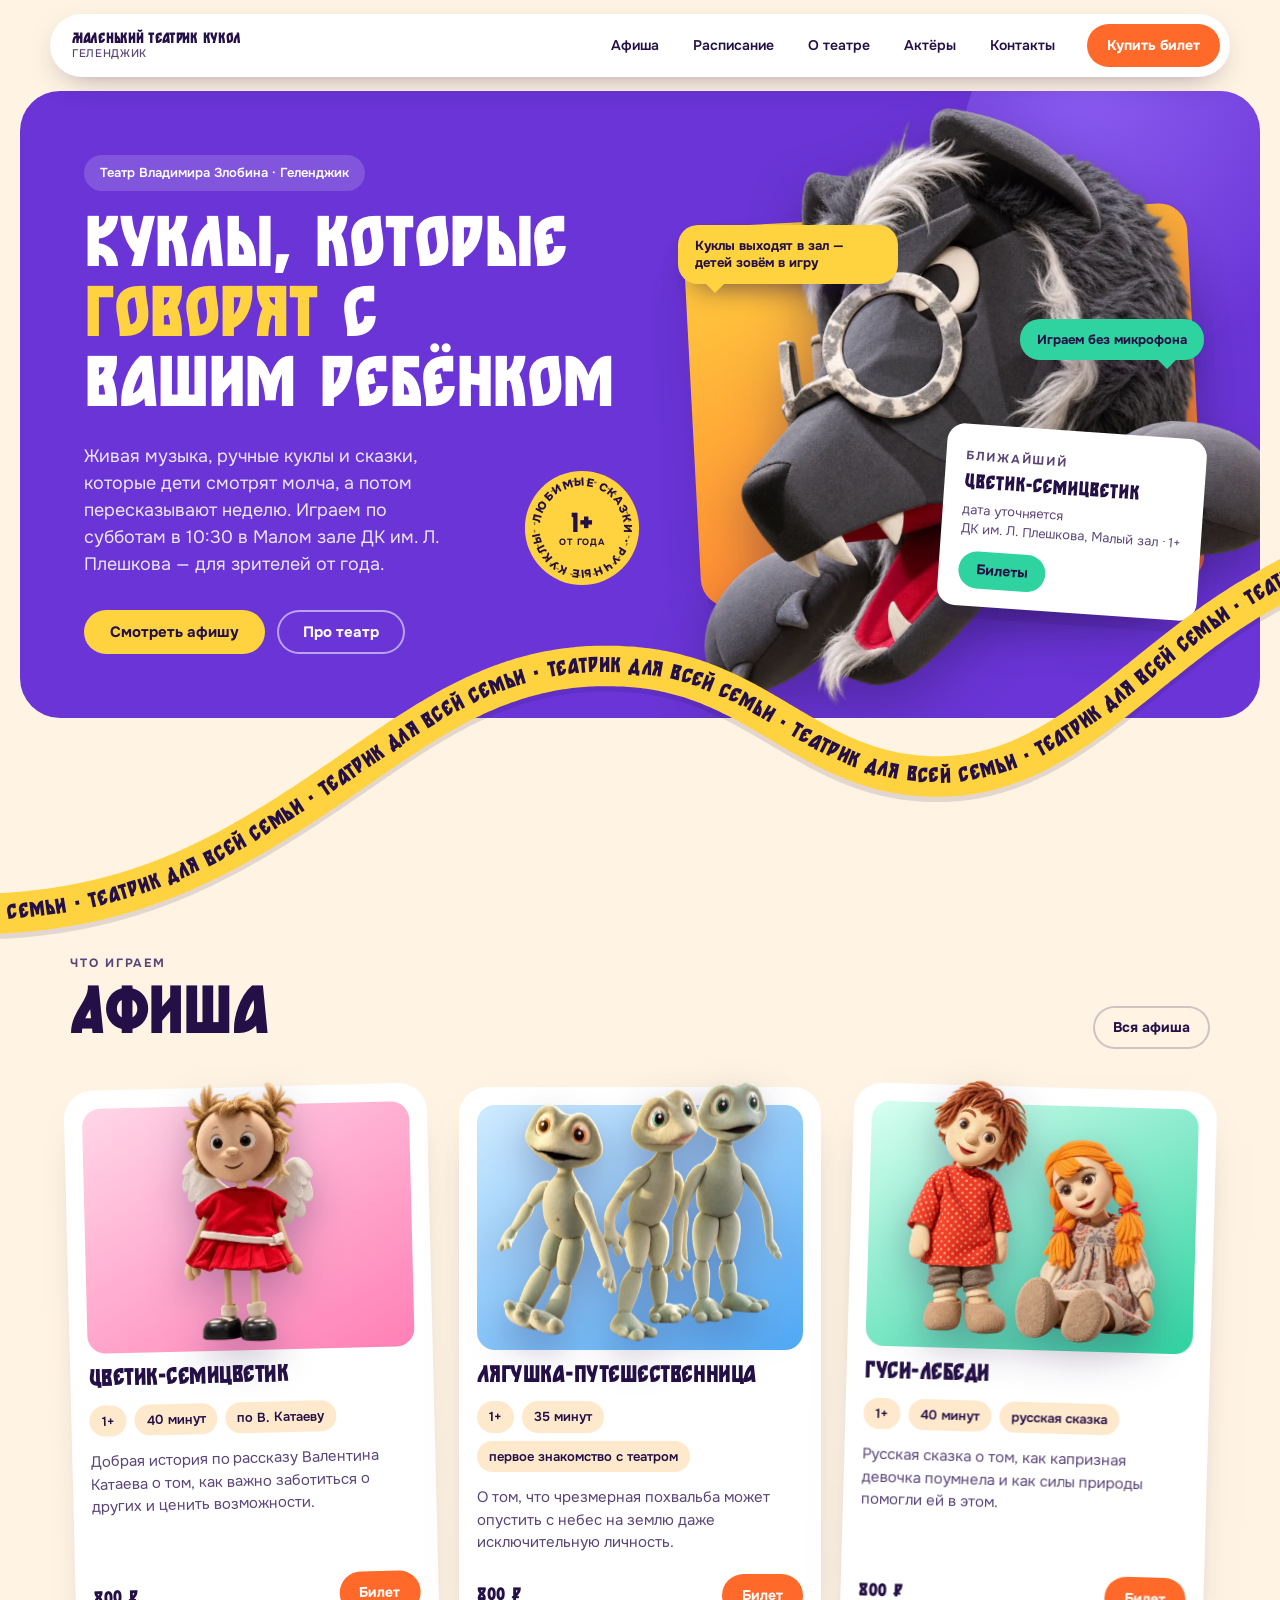
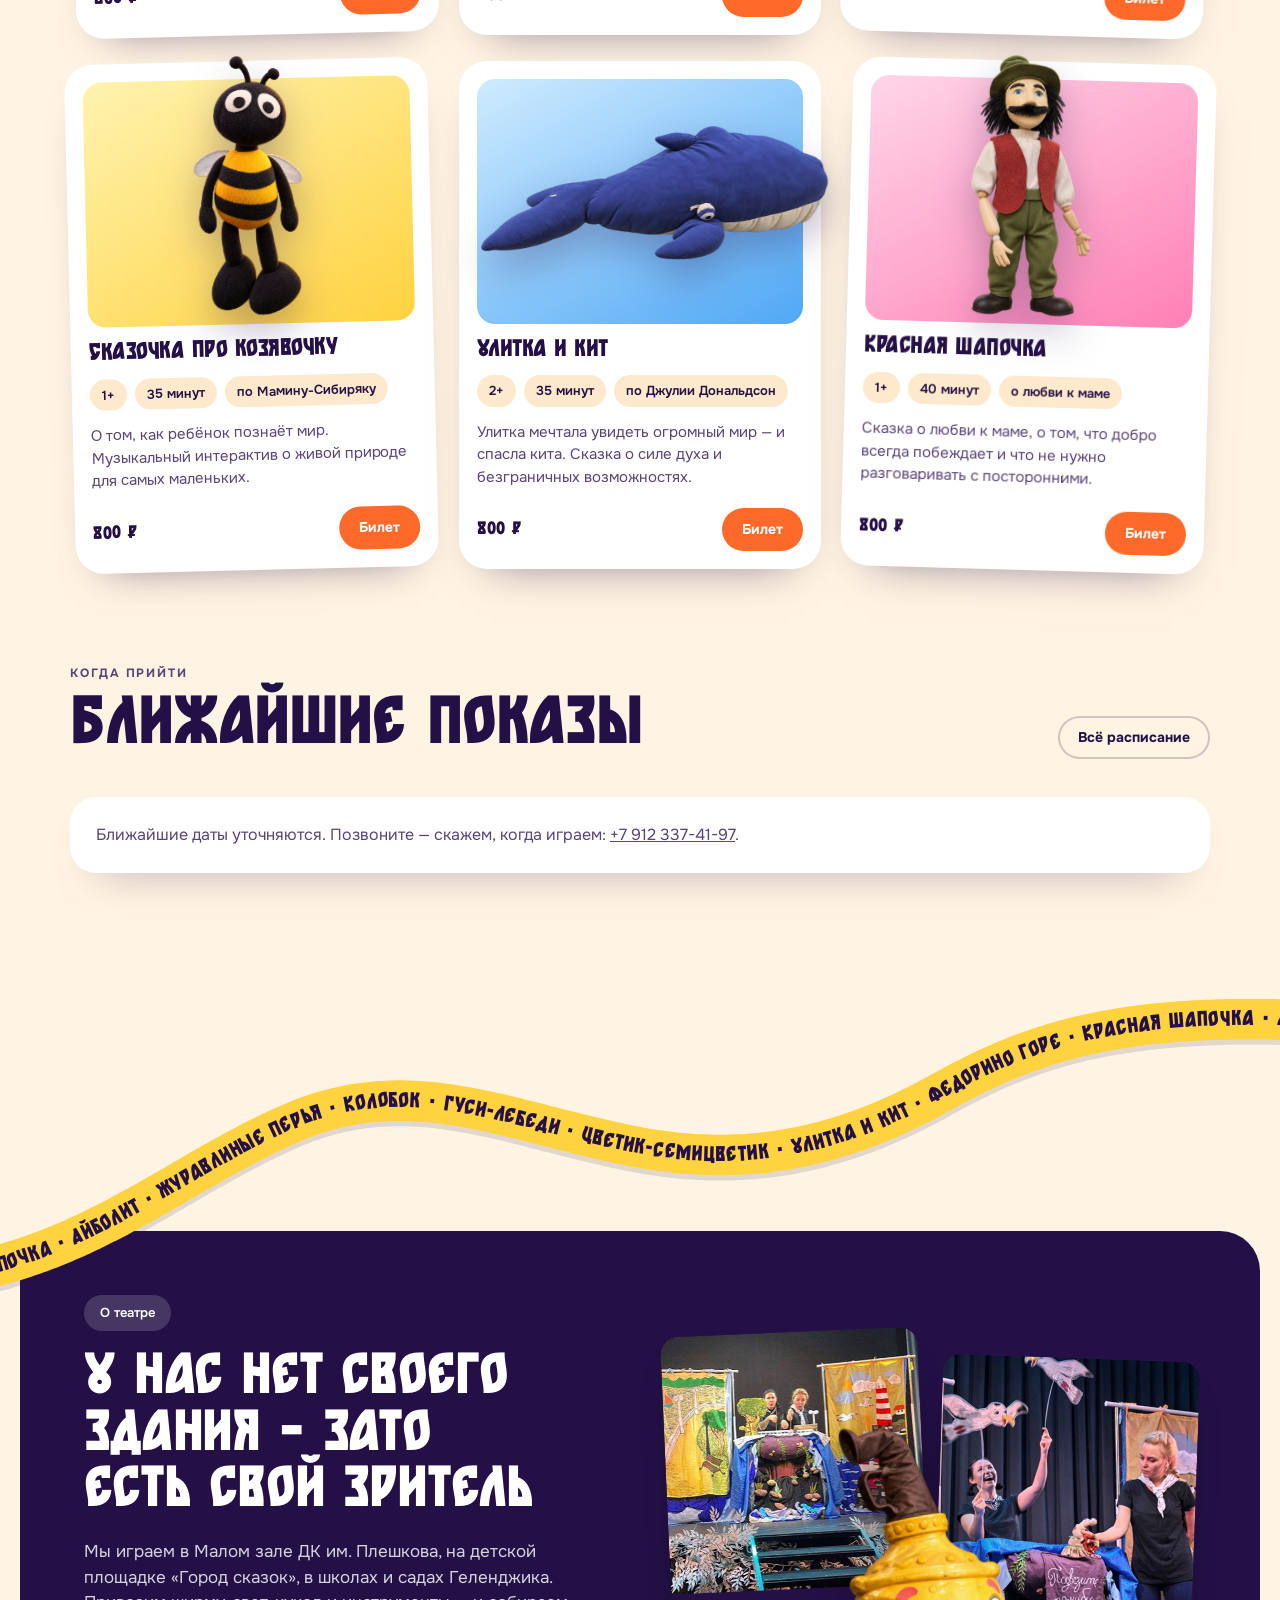
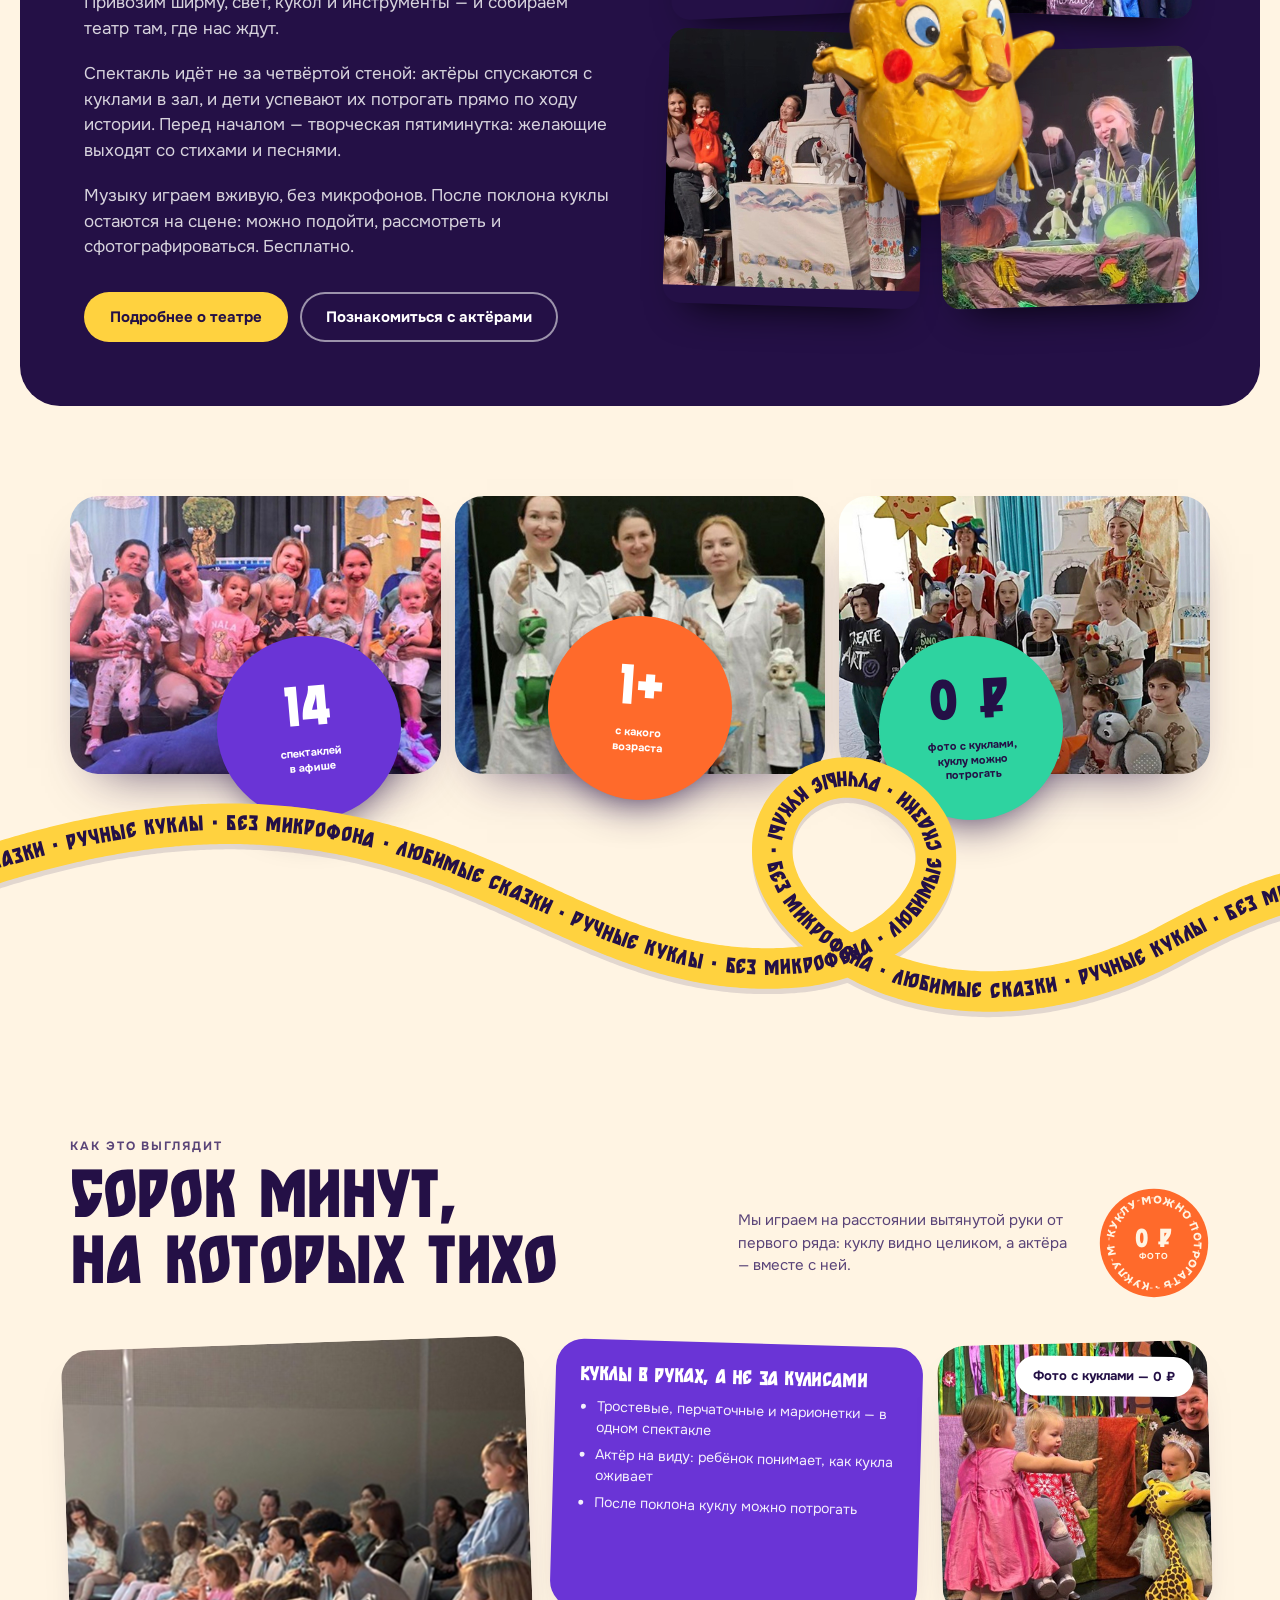
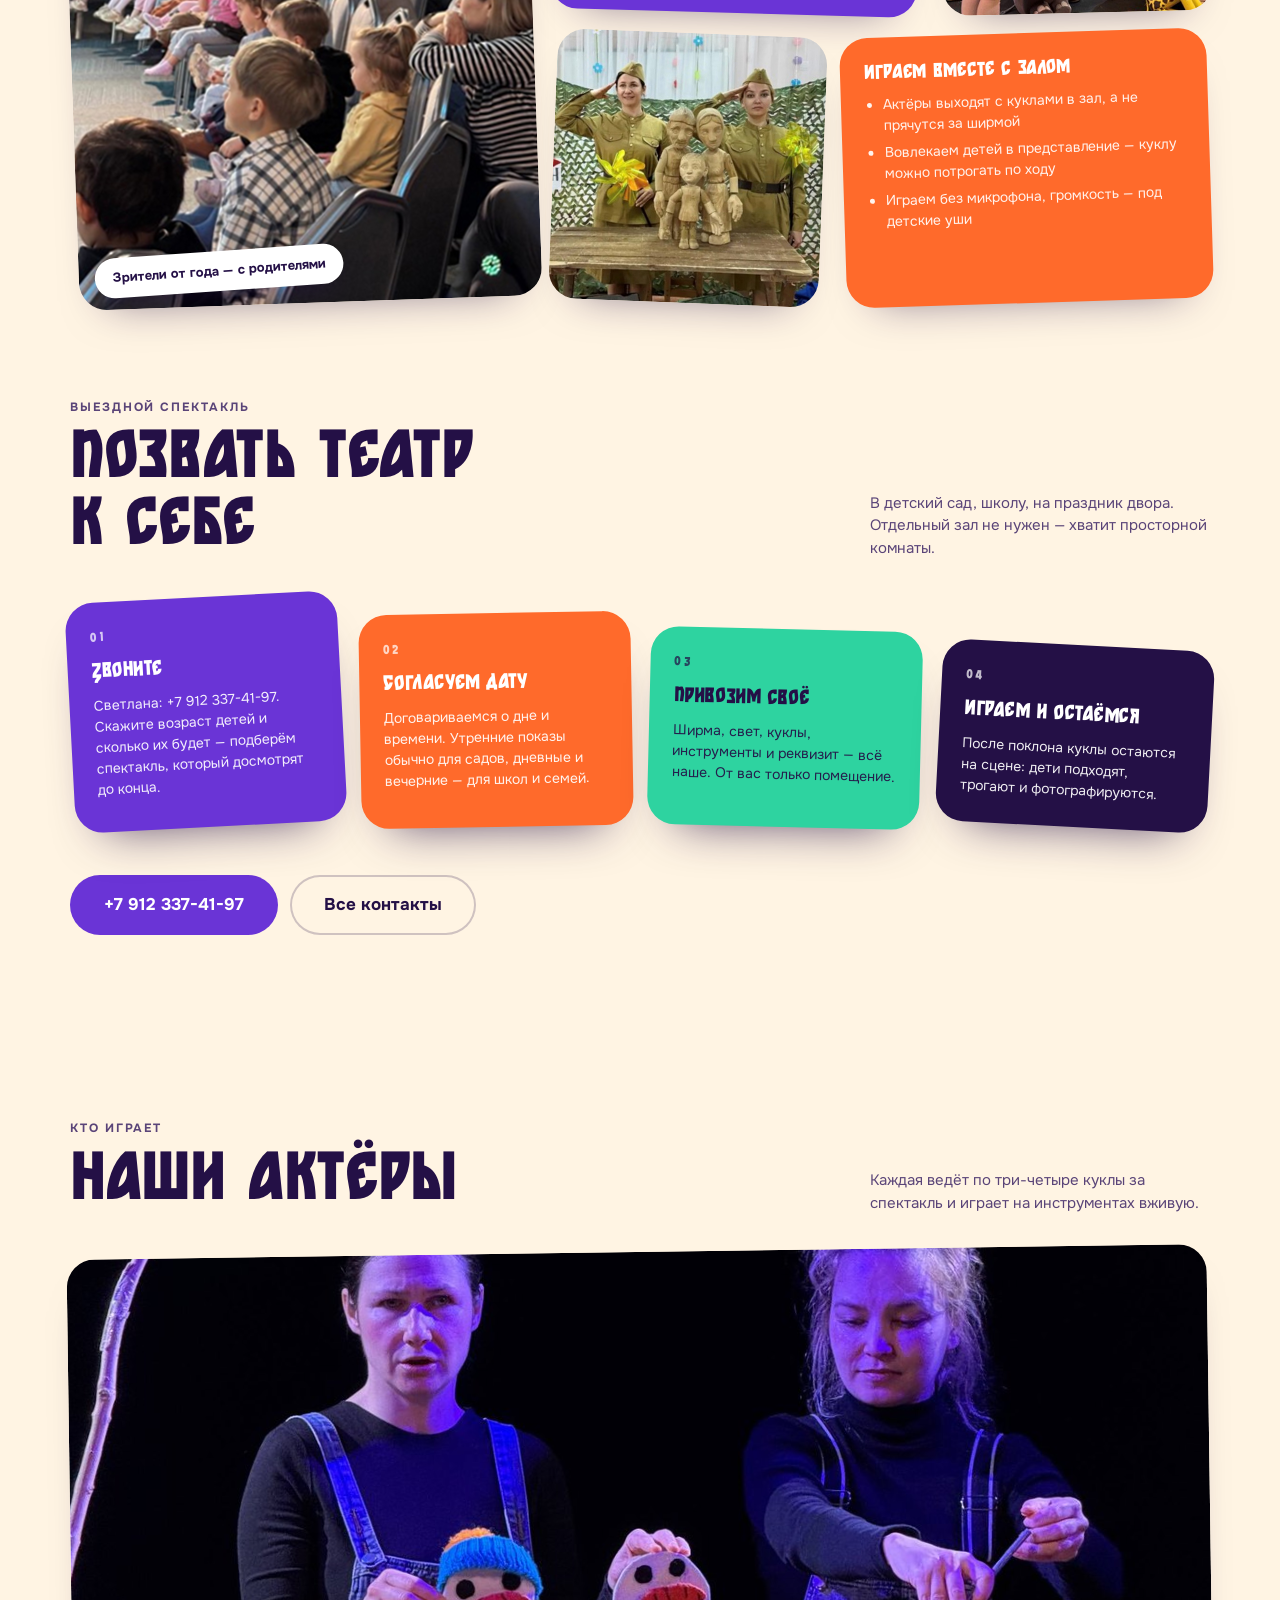
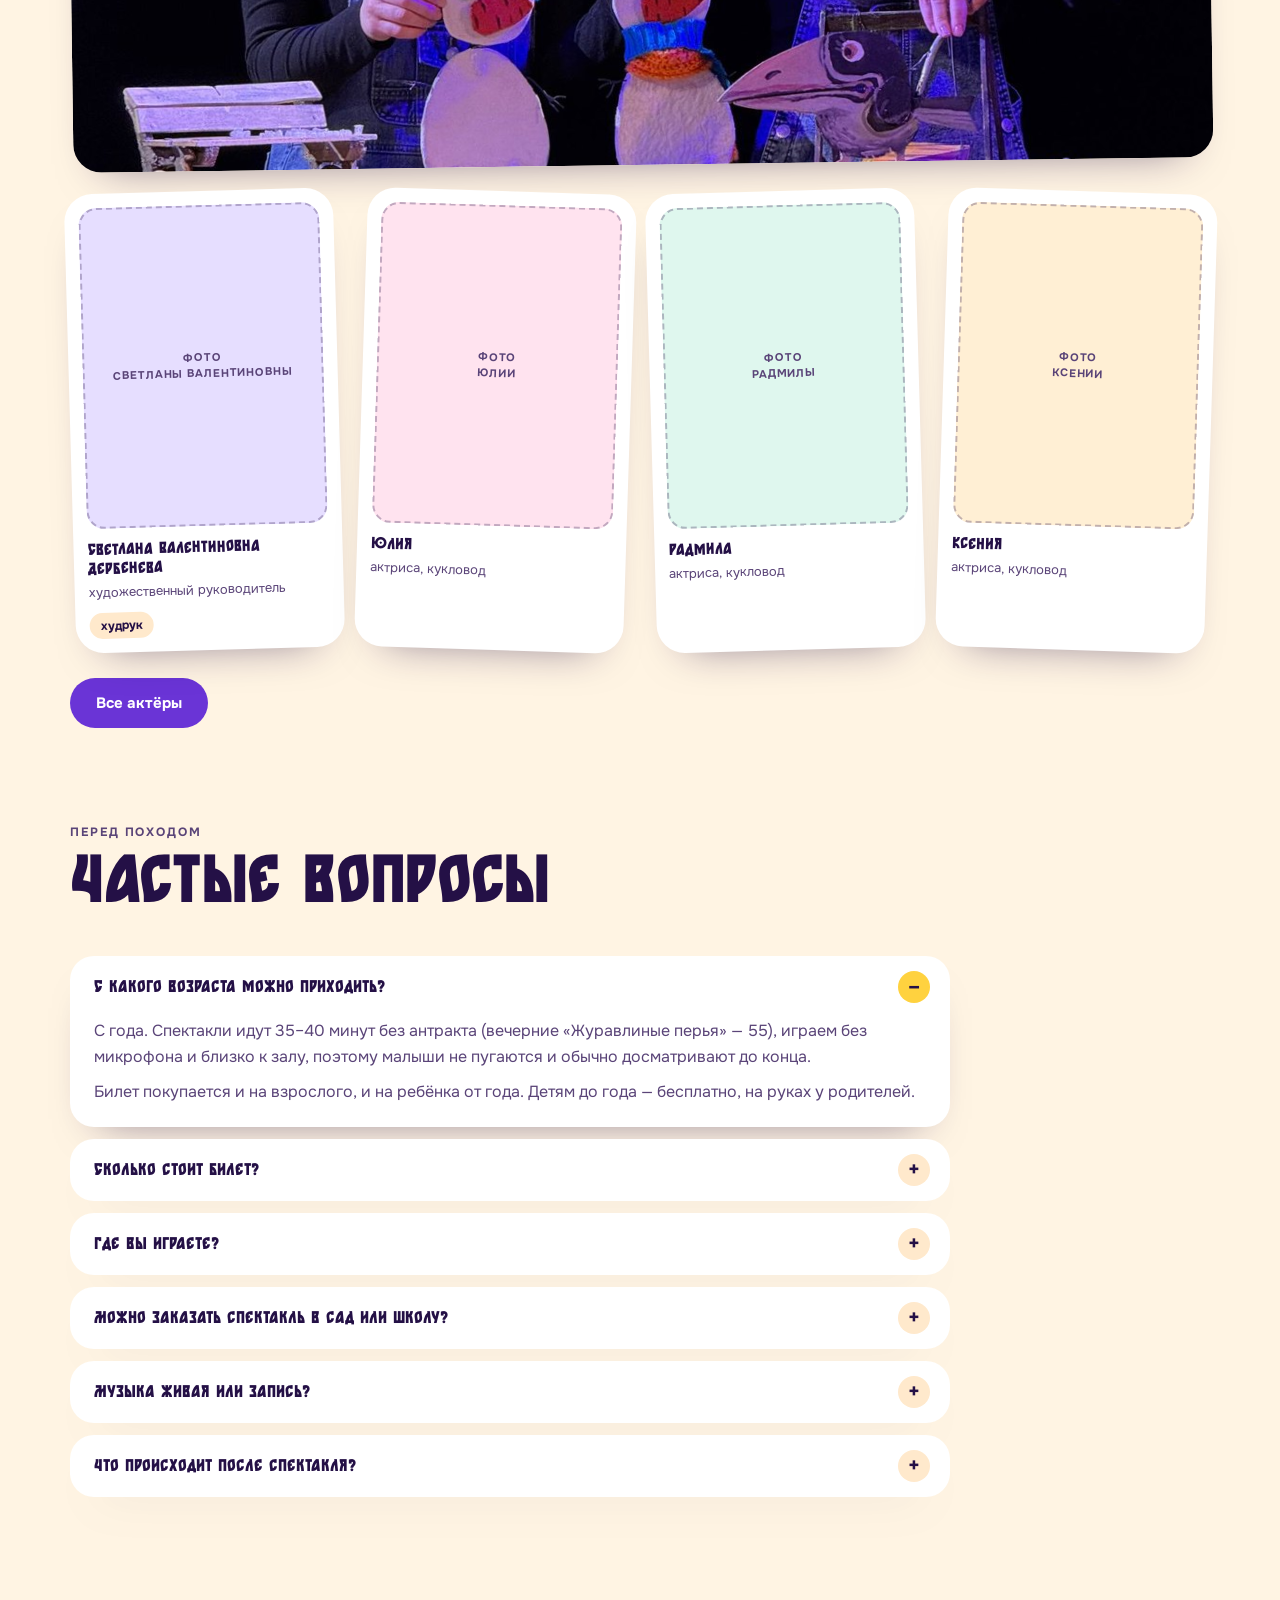
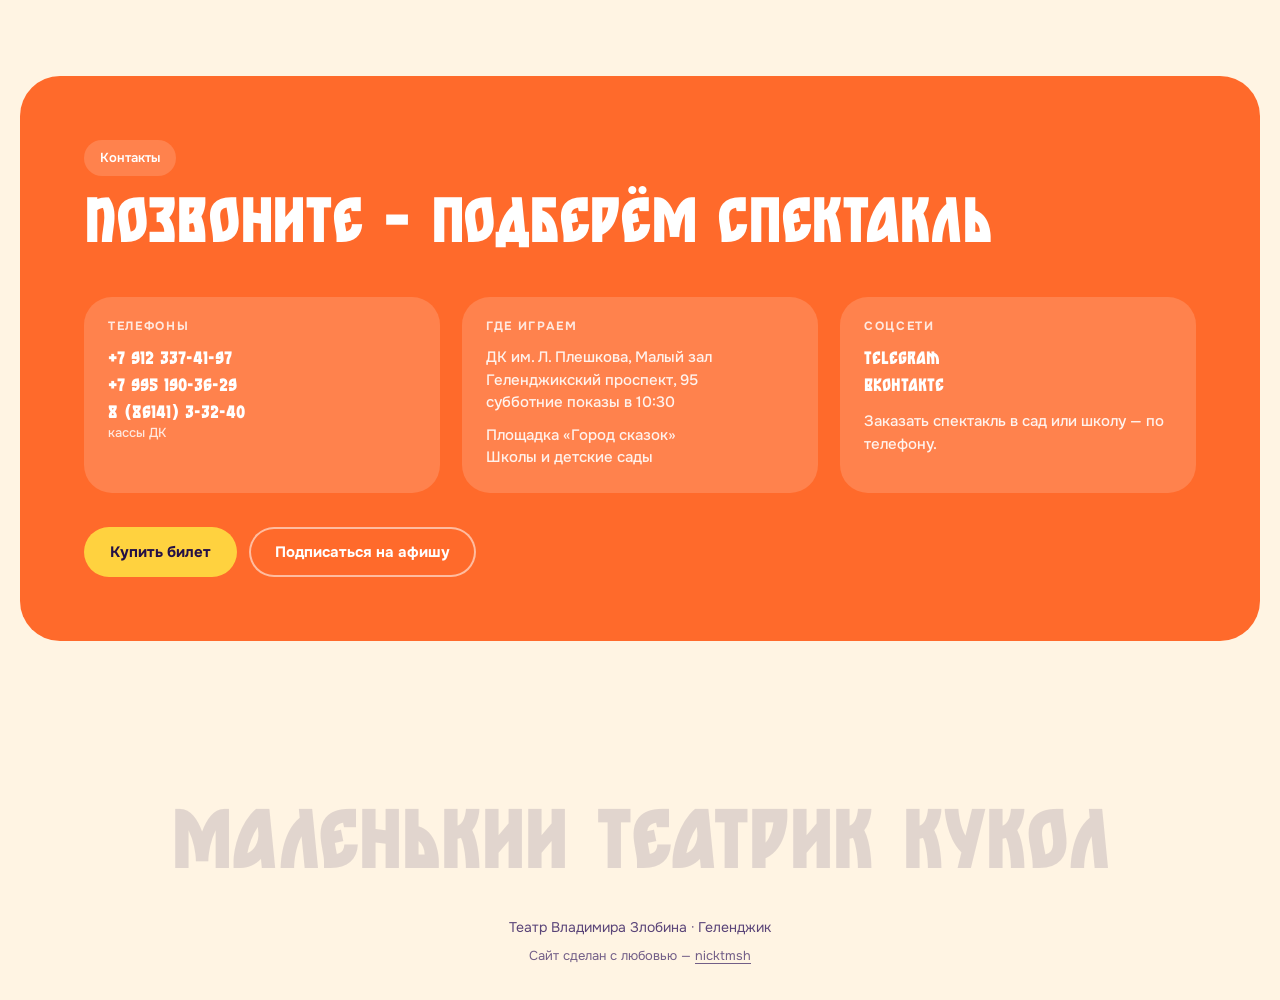
==== commit 588cbf95: "Ставлю новых кукол по спектаклям, фото актрис и фавикон Куклы пересобраны из свежих исходников: охот" ====
--- a/index.html
+++ b/index.html
@@ -5,6 +5,11 @@
 <meta name="viewport" content="width=device-width,initial-scale=1,viewport-fit=cover">
 <title>Маленький театрик кукол — Геленджик</title>
 <meta name="description" content="Театр кукол Владимира Злобина в Геленджике: живая музыка, ручные куклы и сказки для зрителей от года. Афиша, расписание, актёры, контакты.">
+<link rel="icon" href="assets/favicon.svg" type="image/svg+xml">
+<link rel="icon" href="assets/favicon.ico" sizes="32x32">
+<link rel="apple-touch-icon" href="assets/apple-touch-icon.png">
+<link rel="manifest" href="assets/site.webmanifest">
+<meta name="theme-color" content="#6A34D6">
 <link rel="preconnect" href="https://fonts.gstatic.com" crossorigin>
 <link rel="stylesheet" href="https://fonts.googleapis.com/css2?family=Onest:wght@400;500;600;700&display=swap">
 <link rel="stylesheet" href="assets/css/site.css">
@@ -64,7 +69,7 @@
       </div>
     </div>
     <div class="hero-art">
-      <div class="mascot hero-mascot"><img src="assets/mascot/kolobok.webp" alt="Кукла волка из спектакля «Колобок»"></div>
+      <div class="mascot hero-mascot"><img src="assets/mascot/krasnaya-shapochka-volk.webp" alt="Кукла волка из спектакля «Красная шапочка»"></div>
       <div class="say say-yellow say-bl say-b">Куклы выходят в зал — детей зовём в игру</div>
       <div class="say say-mint say-br say-c">Играем без микрофона</div>
       <div class="ticket" id="heroTicket"></div>
@@ -283,6 +288,11 @@
       </div>
       <p class="sec-note">Каждая ведёт по три-четыре куклы за спектакль и играет на инструментах вживую.</p>
     </div>
+    <a class="troupe-photo" href="aktery.html">
+      <img src="assets/photo/actors-shirma.jpg"
+           alt="Две актрисы ведут кукол-снеговичков за ширмой" loading="lazy">
+      <span class="troupe-photo-cap">Обычный спектакль играют двое — за ширмой и с куклами в руках</span>
+    </a>
     <div class="troupe">
       <a class="actor" href="aktery.html">
         <div class="ph-p p4">Фото<br>Светланы Валентиновны</div>
--- a/assets/css/site.css
+++ b/assets/css/site.css
@@ -133,6 +133,8 @@
 .hero-mascot{position:absolute;inset:0;transform:rotate(-3deg);box-shadow:var(--shadow)}
 /* волк в шапке крупнее плашки и выходит за её края */
 .hero-mascot img{max-width:138%;max-height:156%}
+/* широкие куклы (кит, журавли) не должны вылезать за кромку шапки */
+.hero-mascot-fit img{max-width:106%;max-height:100%}
 
 .ticket{
   position:absolute;right:-6px;bottom:-18px;width:min(260px,74%);background:var(--white);color:var(--ink);
@@ -303,6 +305,31 @@
 .b2{right:14px;top:14px;transform:rotate(2deg)}
 
 /* ── актёры ── */
+/* кадр со спектакля над карточками: по наведению подъезжает и открывает подпись */
+.troupe-photo{
+  display:block;position:relative;border-radius:var(--r-m);overflow:hidden;margin-bottom:26px;
+  box-shadow:var(--shadow-card);transform:rotate(-.8deg);transition:transform .3s ease,box-shadow .3s ease;
+}
+.troupe-photo img{
+  display:block;width:100%;aspect-ratio:3/1.35;object-fit:cover;object-position:50% 42%;
+  transition:transform .6s cubic-bezier(.2,.9,.3,1);
+}
+/* затемнение под подписью, чтобы буквы читались поверх сцены */
+.troupe-photo::after{
+  content:'';position:absolute;inset:auto 0 0 0;height:52%;pointer-events:none;
+  background:linear-gradient(to top,rgba(10,4,26,.72),rgba(10,4,26,0));
+  opacity:0;transition:opacity .3s ease;
+}
+.troupe-photo:hover::after,.troupe-photo:focus-visible::after{opacity:1}
+.troupe-photo-cap{
+  position:absolute;z-index:2;left:18px;bottom:18px;right:18px;color:var(--white);
+  font-family:var(--disp);font-weight:800;font-size:clamp(15px,1.9vw,22px);line-height:1.2;
+  text-shadow:0 6px 22px rgba(10,4,26,.85);
+  opacity:0;translate:0 12px;transition:opacity .3s ease,translate .3s ease;
+}
+.troupe-photo:hover,.troupe-photo:focus-visible{transform:rotate(0deg) translateY(-6px);box-shadow:var(--shadow)}
+.troupe-photo:hover img,.troupe-photo:focus-visible img{transform:scale(1.06)}
+.troupe-photo:hover .troupe-photo-cap,.troupe-photo:focus-visible .troupe-photo-cap{opacity:1;translate:0 0}
 .troupe{display:grid;grid-template-columns:repeat(4,1fr);gap:22px}
 .actor{background:var(--white);border-radius:var(--r-m);padding:14px;box-shadow:var(--shadow-card);transition:transform .22s}
 .actor:nth-child(odd){transform:rotate(-1.6deg)}
@@ -396,7 +423,11 @@
   body{font-size:16px}
   .nav-links{display:none}
   .cards,.c-grid,.other{grid-template-columns:1fr}
-  .card,.actor,.mos,.collage figure,.gallery figure{transform:none}
+  .card,.actor,.mos,.collage figure,.gallery figure,.troupe-photo{transform:none}
+  .troupe-photo img{aspect-ratio:3/2}
+  /* ховера нет — подпись и затемнение показываем сразу */
+  .troupe-photo::after{opacity:1}
+  .troupe-photo-cap{opacity:1;translate:0 0;font-size:14px}
   /* цена слева, обе кнопки вместе справа — в одну строку */
   .card-more{display:inline-flex}
   .card-foot{flex-wrap:wrap;gap:8px;row-gap:10px}
--- a/assets/css/blocks.css
+++ b/assets/css/blocks.css
@@ -127,6 +127,16 @@
 .crew-hero h1{font-size:clamp(40px,6.4vw,92px);margin-block:18px 0;overflow-wrap:break-word}
 .crew-hero .chip{background:rgba(36,16,70,.12);color:var(--ink)}
 .crew-hero p{margin-top:20px;max-width:52ch;font-size:clamp(16px,1.3vw,19px)}
+/* фото со спектакля в шапке: печать сидит в углу кадра */
+.hero-photo{position:relative;align-self:center}
+.hero-photo img{
+  width:100%;aspect-ratio:3/2.1;object-fit:cover;object-position:50% 40%;
+  border-radius:var(--r-m);box-shadow:var(--shadow);
+  rotate:-1.6deg;transition:rotate .5s ease,scale .5s ease;
+}
+.hero-photo:hover img{rotate:1deg;scale:1.02}
+/* печать держим у левого угла: справа её срезала бы кромка шапки */
+.hero-photo .seal{position:absolute;left:-26px;bottom:-26px;z-index:3}
 
 .crew{display:grid;grid-template-columns:repeat(2,minmax(0,1fr));gap:26px}
 .crew-card{
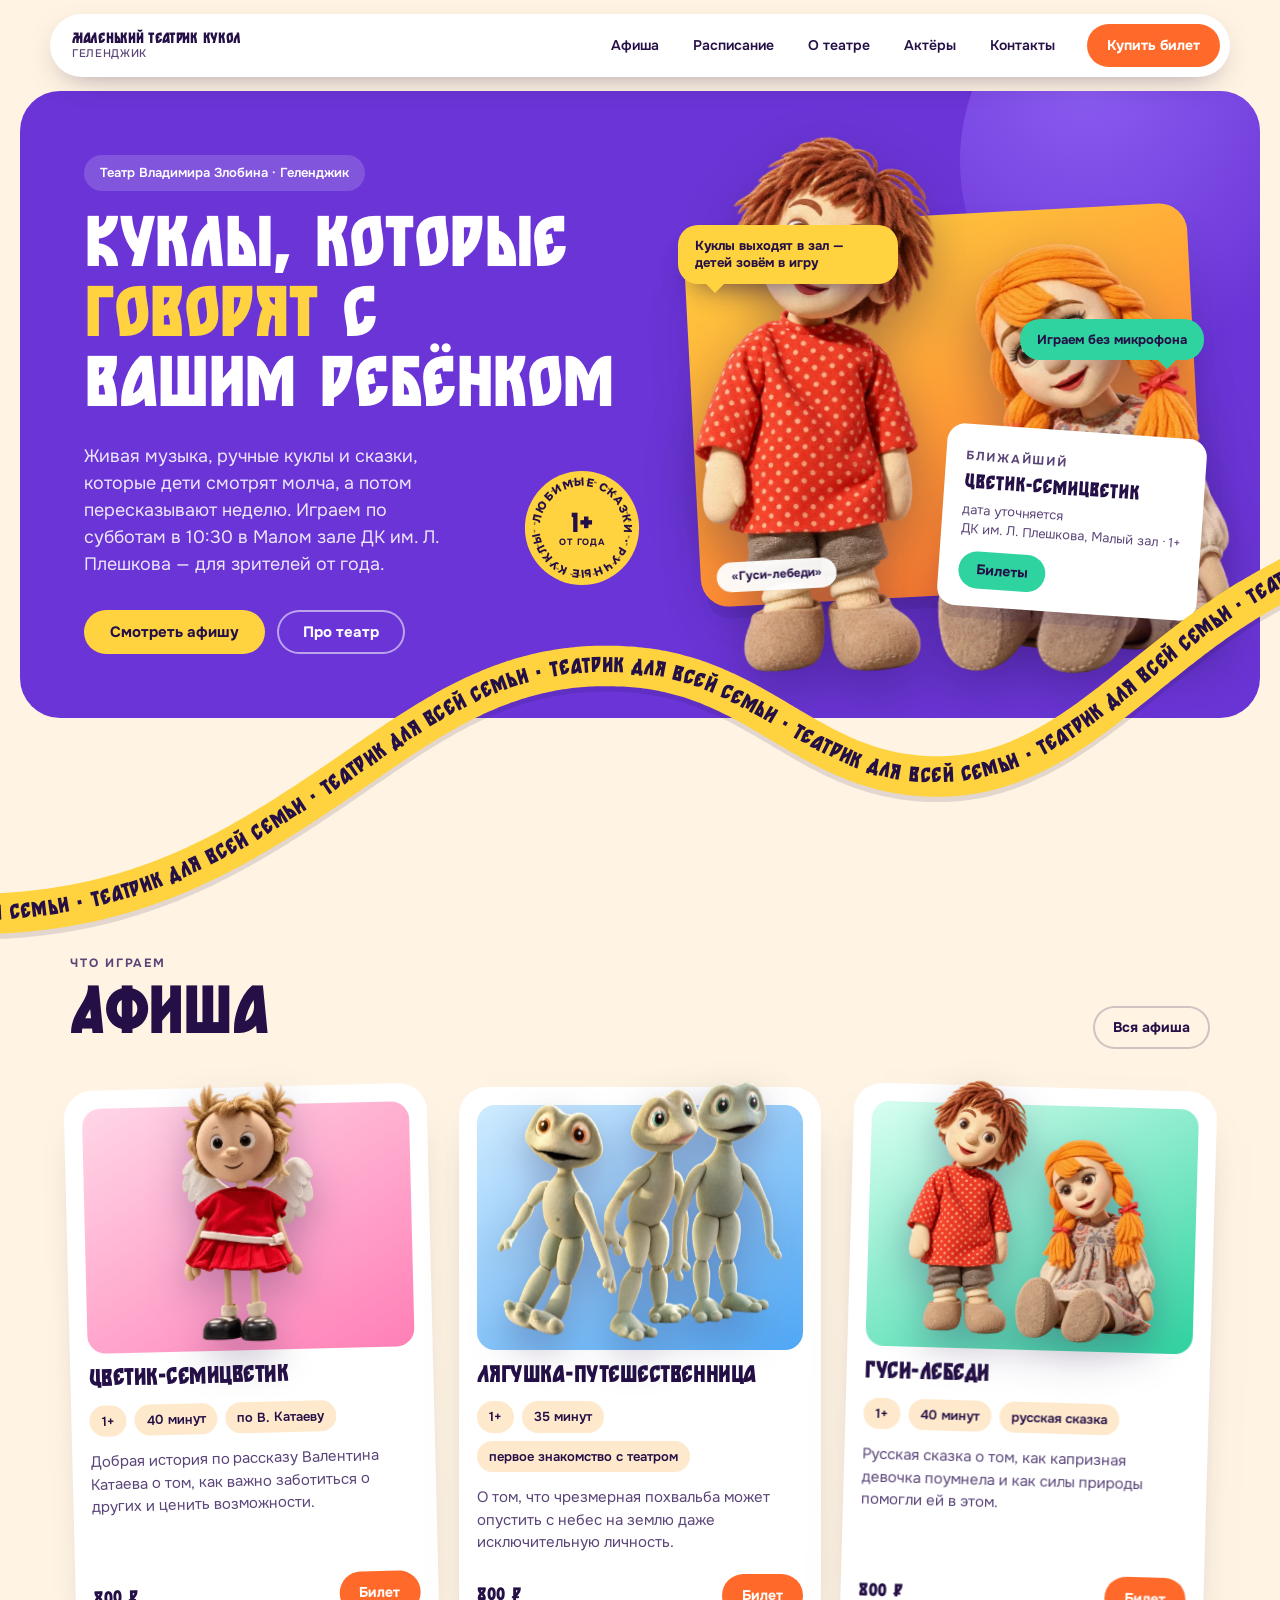
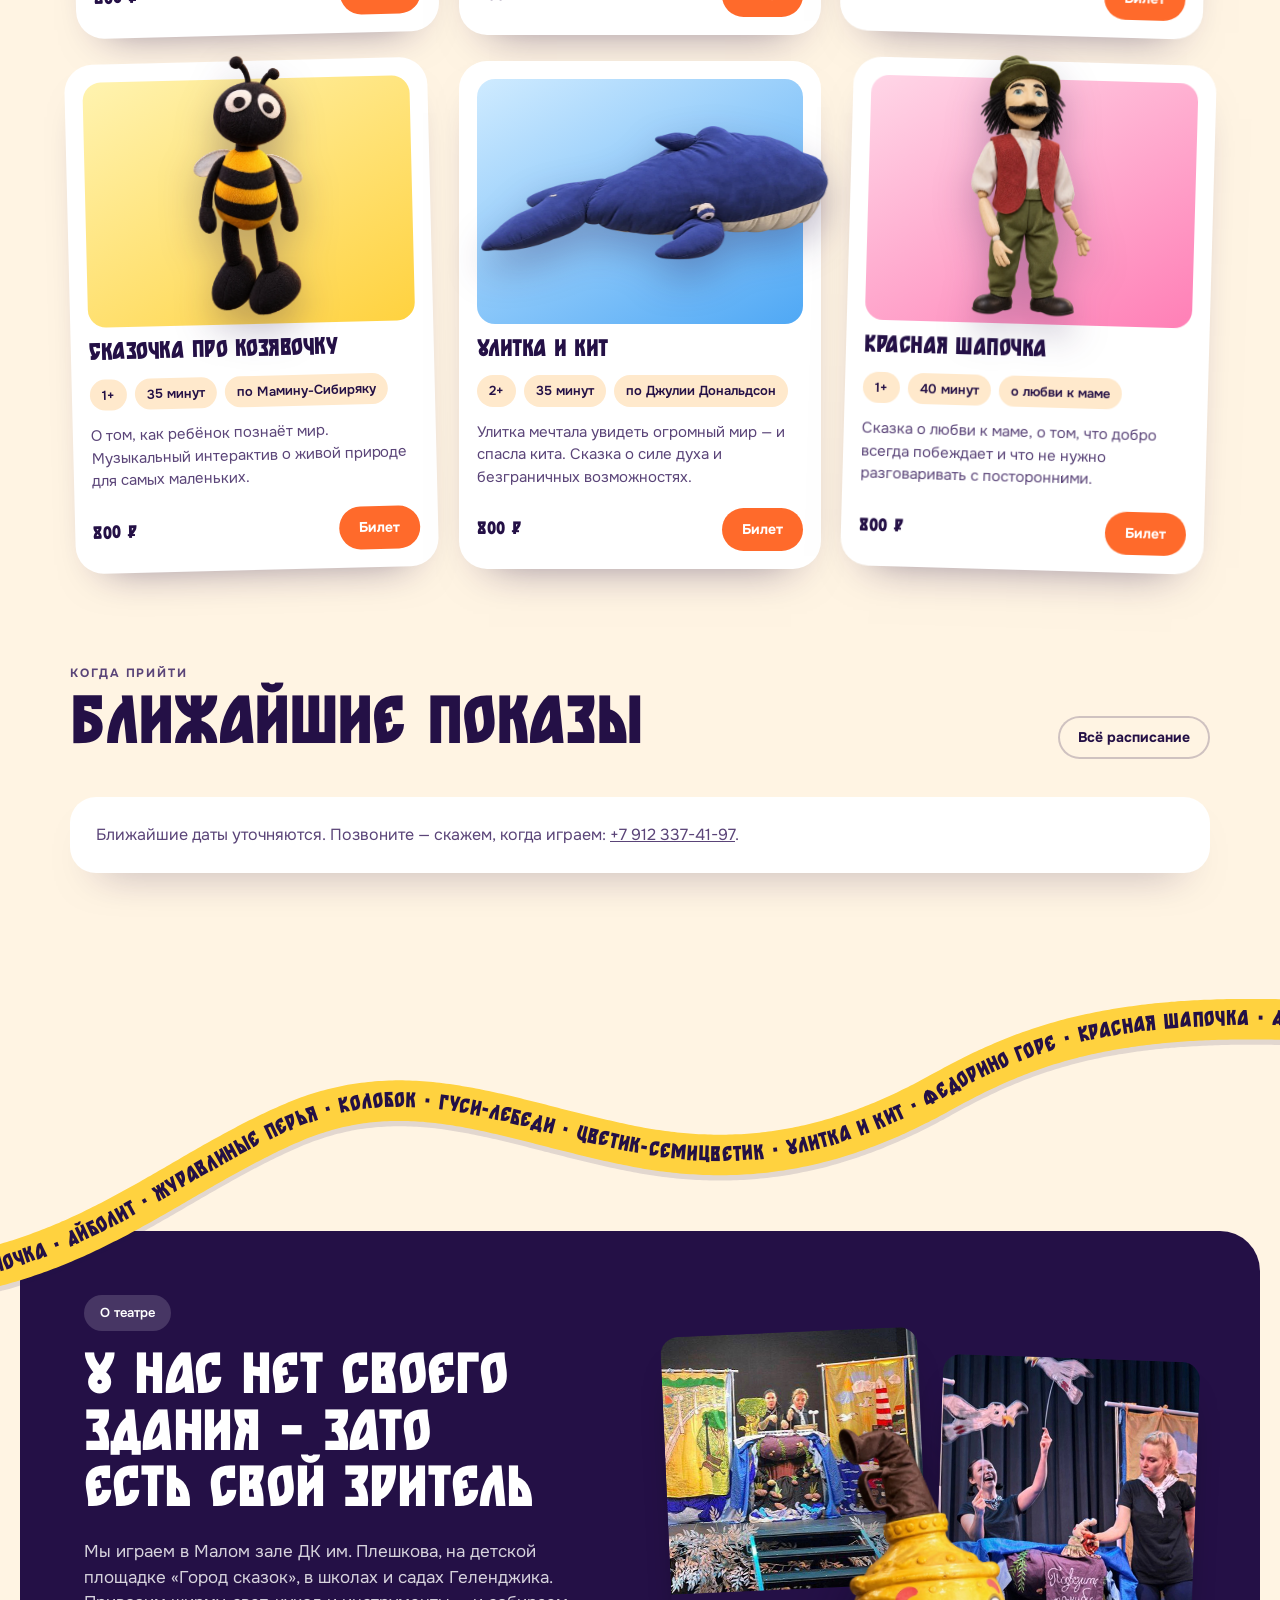
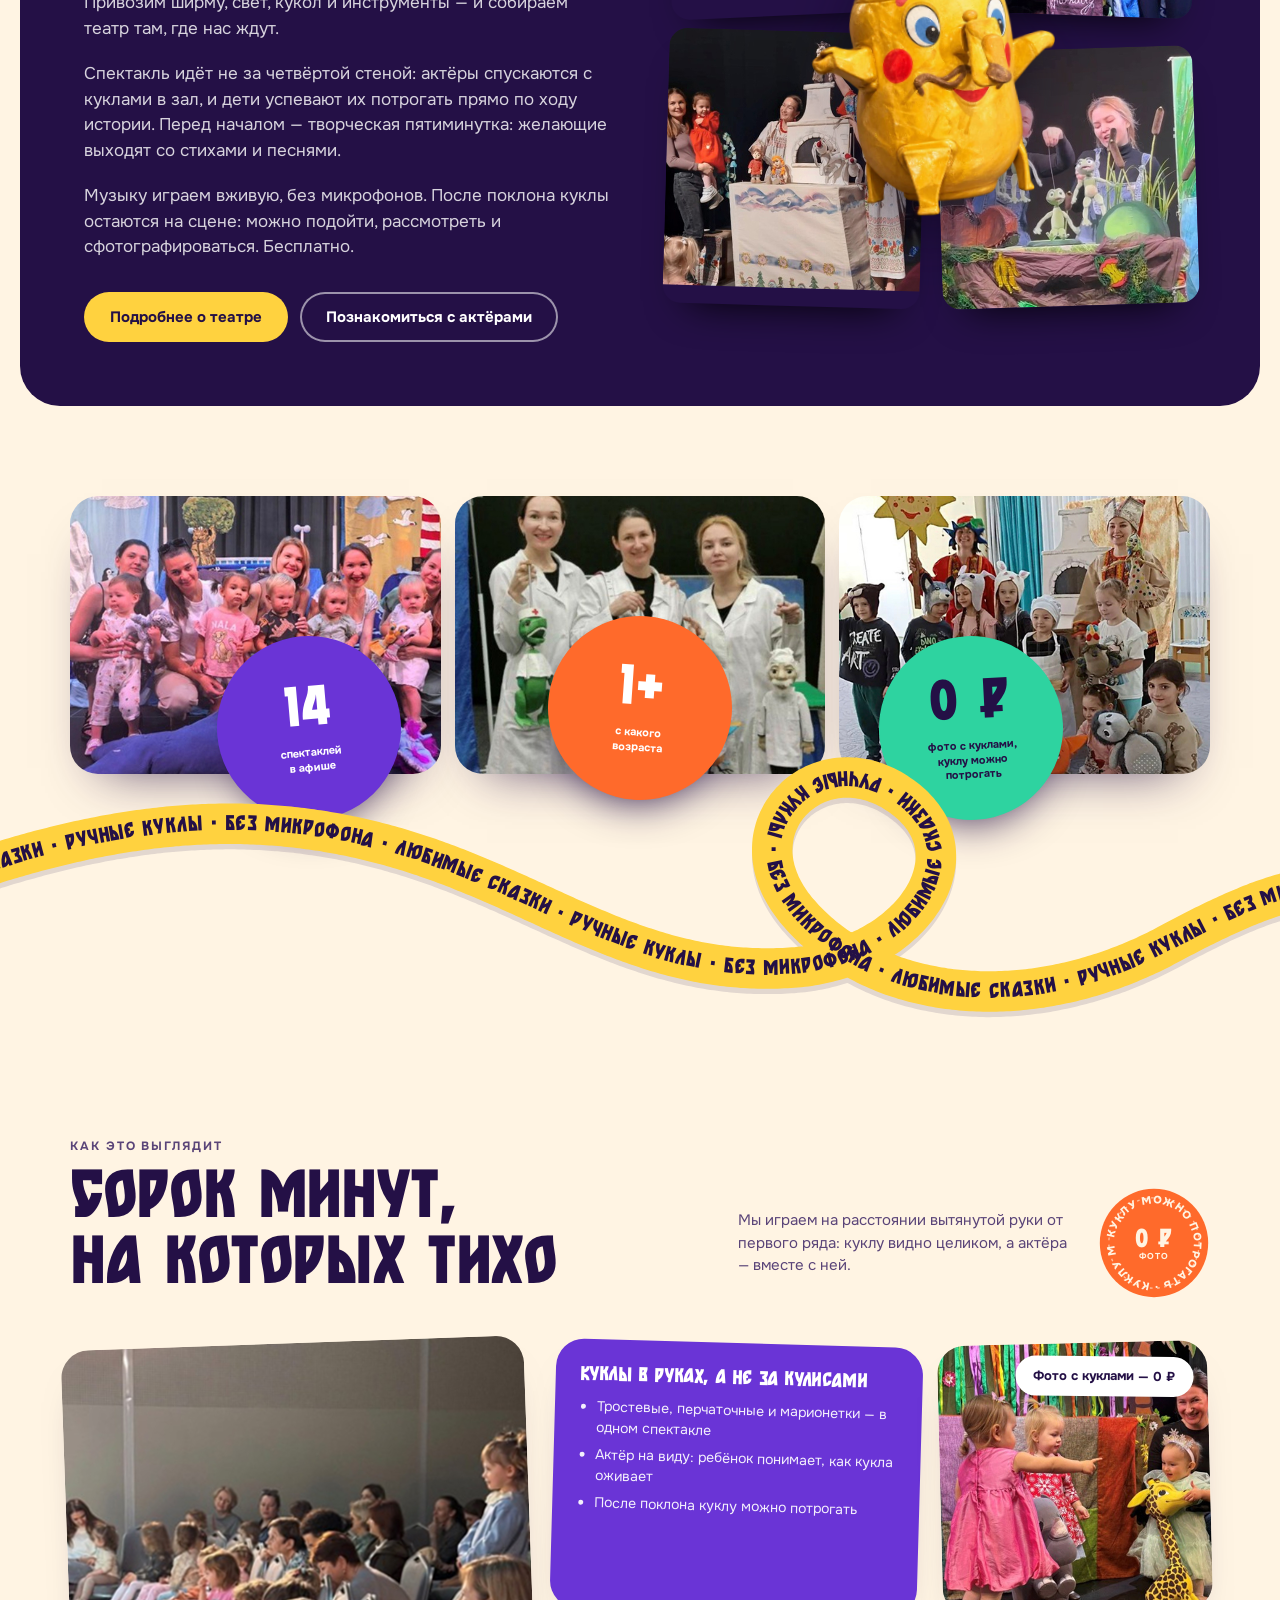
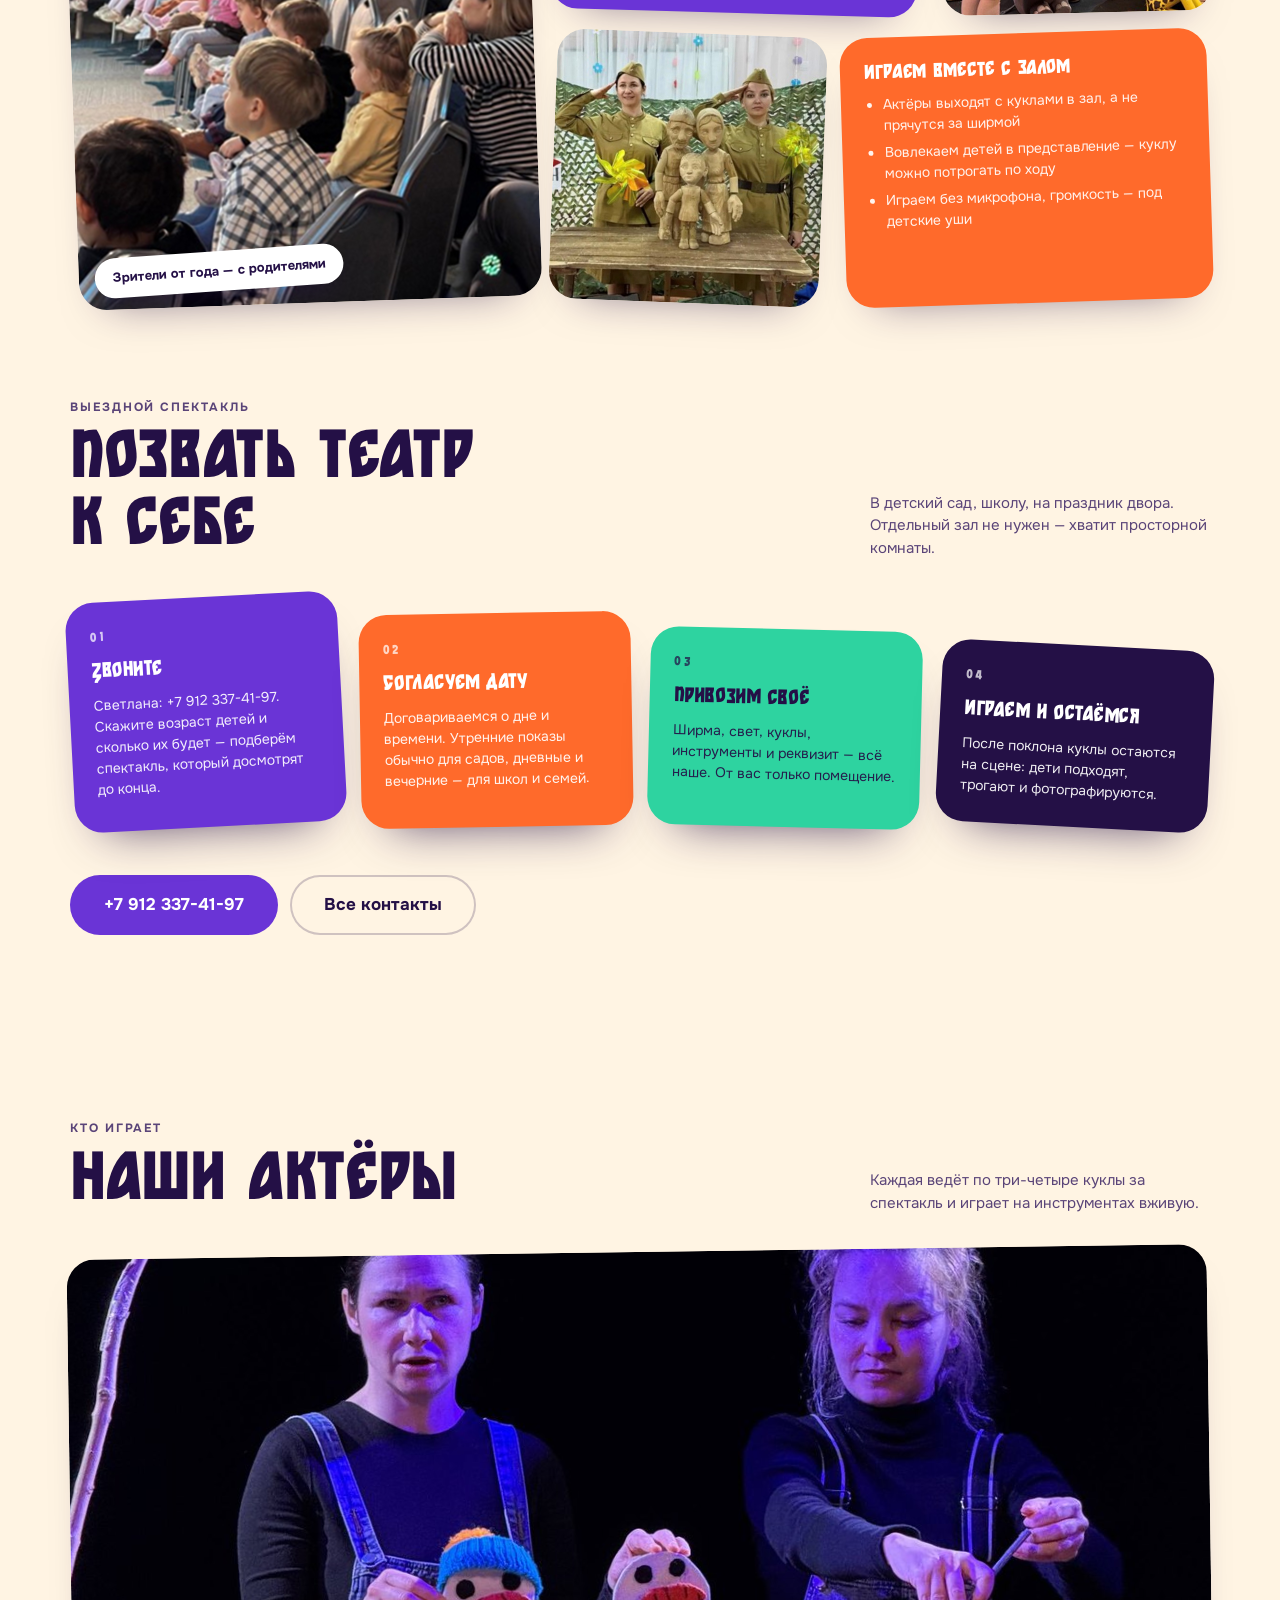
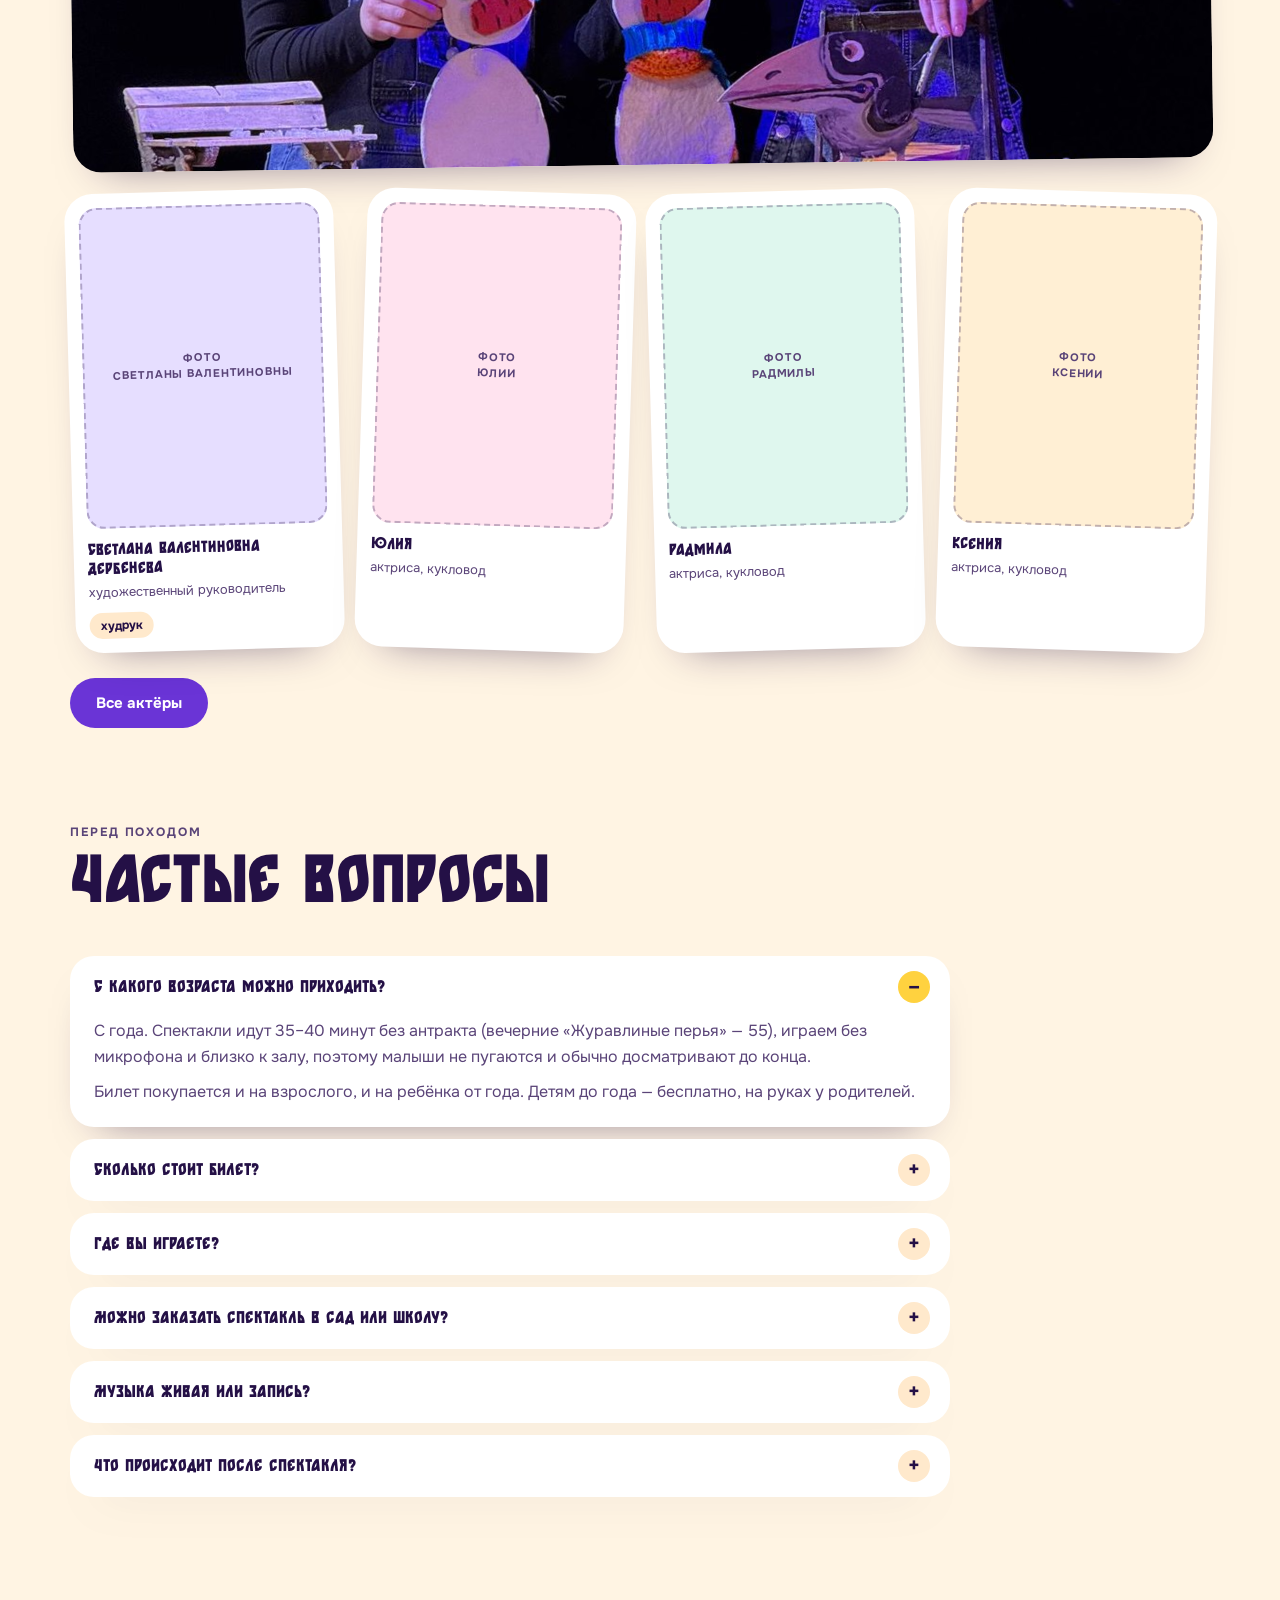
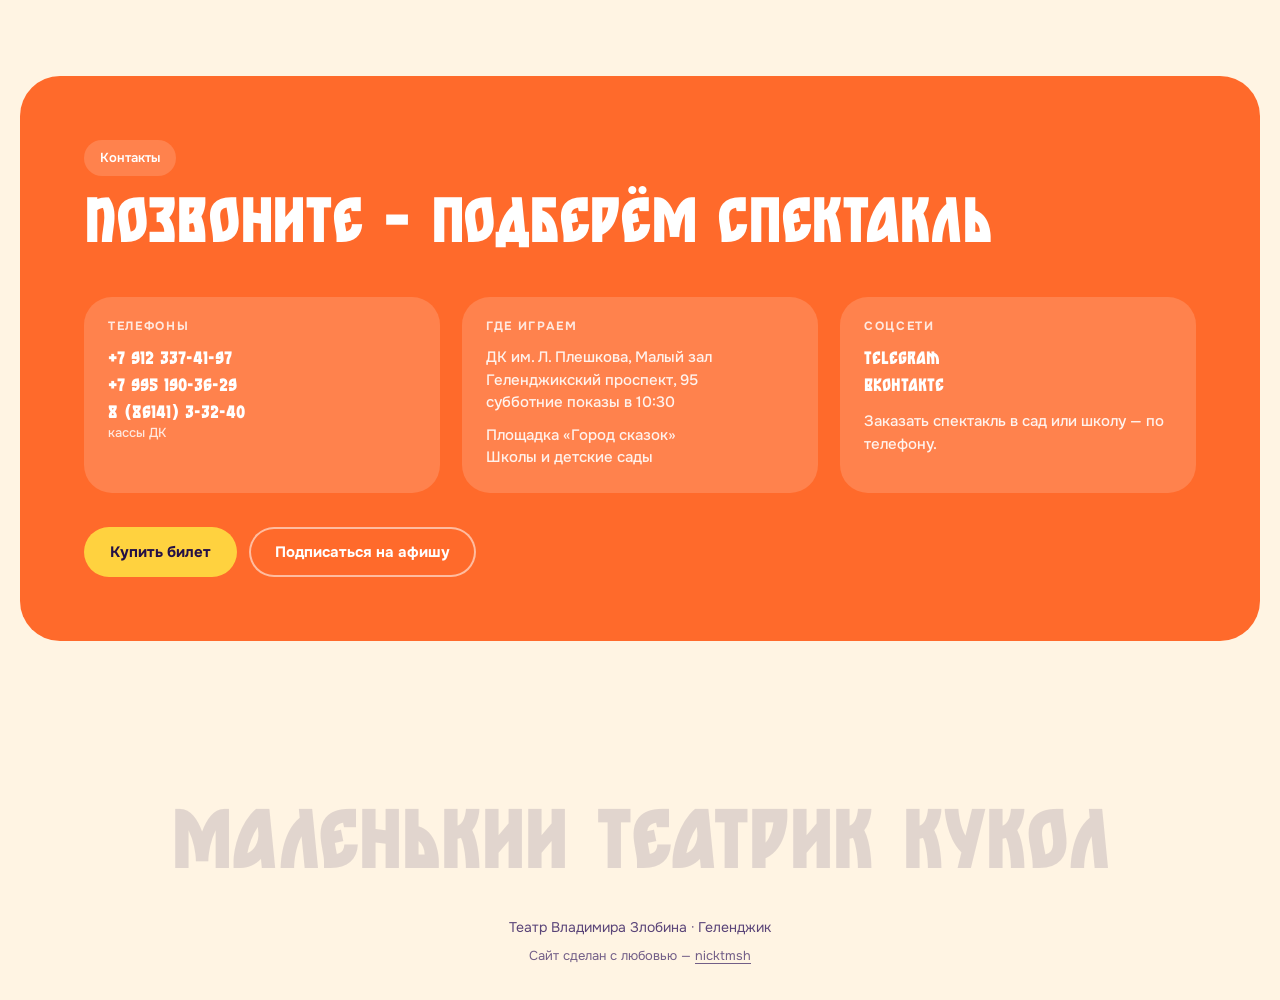
==== commit f25f7bcb: "Кручу кукол в шапке вместо одного волка Порядок перемешивается при каждой загрузке, поэтому первый п" ====
--- a/index.html
+++ b/index.html
@@ -69,7 +69,9 @@
       </div>
     </div>
     <div class="hero-art">
-      <div class="mascot hero-mascot"><img src="assets/mascot/krasnaya-shapochka-volk.webp" alt="Кукла волка из спектакля «Красная шапочка»"></div>
+      <div class="mascot hero-mascot" data-mascot-rotator data-interval="5500">
+        <noscript><img src="assets/mascot/krasnaya-shapochka-volk.webp" alt="Кукла волка из спектакля «Красная шапочка»"></noscript>
+      </div>
       <div class="say say-yellow say-bl say-b">Куклы выходят в зал — детей зовём в игру</div>
       <div class="say say-mint say-br say-c">Играем без микрофона</div>
       <div class="ticket" id="heroTicket"></div>
@@ -412,6 +414,7 @@
 <script src="assets/js/store.js"></script>
 <script src="assets/js/lift.js" defer></script>
 <script src="assets/js/render.js"></script>
+<script src="assets/js/hero-mascot.js" defer></script>
 <script src="assets/js/ribbon.js" defer></script>
 <script>
 (function(){
--- a/assets/css/site.css
+++ b/assets/css/site.css
@@ -135,6 +135,38 @@
 .hero-mascot img{max-width:138%;max-height:156%}
 /* широкие куклы (кит, журавли) не должны вылезать за кромку шапки */
 .hero-mascot-fit img{max-width:106%;max-height:100%}
+
+/* ── карусель кукол в шапке: два слоя, между ними перетекаем ── */
+.mascot-rotator img{
+  /* один размер на всех, чтобы куклы не прыгали в росте при смене;
+     на экранах уже ~1200 кукла считается от ширины окна, иначе
+     край куклы срезает кромка шапки */
+  max-width:114%;max-height:min(146%,43vw);
+  opacity:0;transform:scale(.92) translateY(16px) rotate(-2deg);
+  transition:opacity .55s ease,transform .75s cubic-bezier(.2,.9,.3,1.2),filter .45s ease;
+}
+.mascot-rotator img.is-on{opacity:1;transform:none}
+/* в одну колонку плашка ниже — иначе кукле срезает макушку */
+@media(max-width:980px){.hero-mascot.mascot-rotator img{max-height:134%}}
+/* кит и журавли шире, чем высокие — им свой предел */
+.mascot-rotator img.is-wide{max-width:112%;max-height:104%}
+/* в одну колонку плашка шире, и киту нужен предел построже */
+@media(max-width:980px){.mascot-rotator img.is-wide{max-width:102%;max-height:104%}}
+.mascot-rotator:hover img.is-on{transform:scale(1.1) rotate(-4deg);filter:drop-shadow(0 34px 34px rgba(36,16,70,.42))}
+.mascot-name{
+  position:absolute;left:16px;bottom:14px;z-index:4;
+  /* длинные названия («Солдатская сказка…») переносим, а не обрезаем */
+  max-width:min(calc(100% - 32px),250px);
+  background:rgba(255,255,255,.94);color:var(--ink);border-radius:16px;
+  padding:7px 15px;font-size:12px;font-weight:700;line-height:1.3;
+  display:-webkit-box;-webkit-line-clamp:2;-webkit-box-orient:vertical;overflow:hidden;
+  box-shadow:0 12px 24px -16px rgba(36,16,70,.9);
+  opacity:0;transition:opacity .45s ease;
+}
+.mascot-name.is-on{opacity:1}
+@media(prefers-reduced-motion:reduce){
+  .mascot-rotator img{transition:opacity .2s linear;transform:none}
+}
 
 .ticket{
   position:absolute;right:-6px;bottom:-18px;width:min(260px,74%);background:var(--white);color:var(--ink);
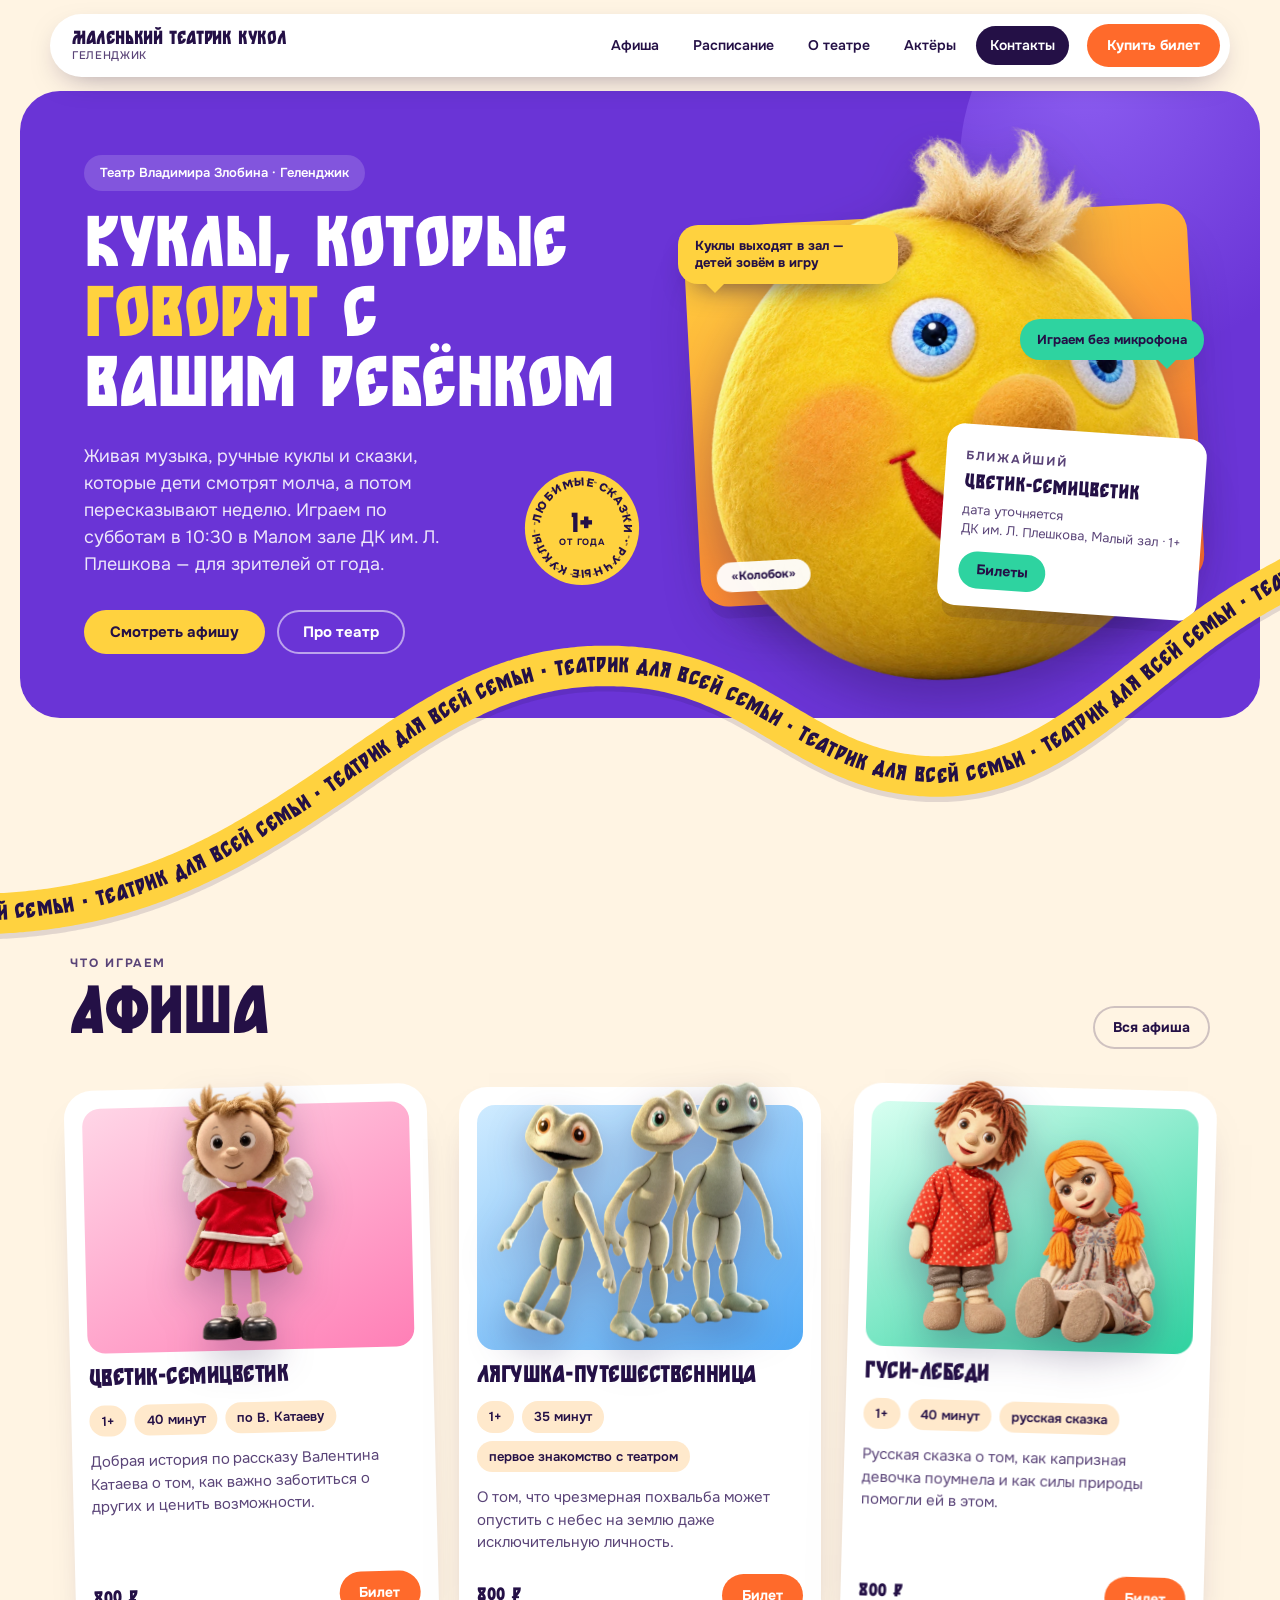
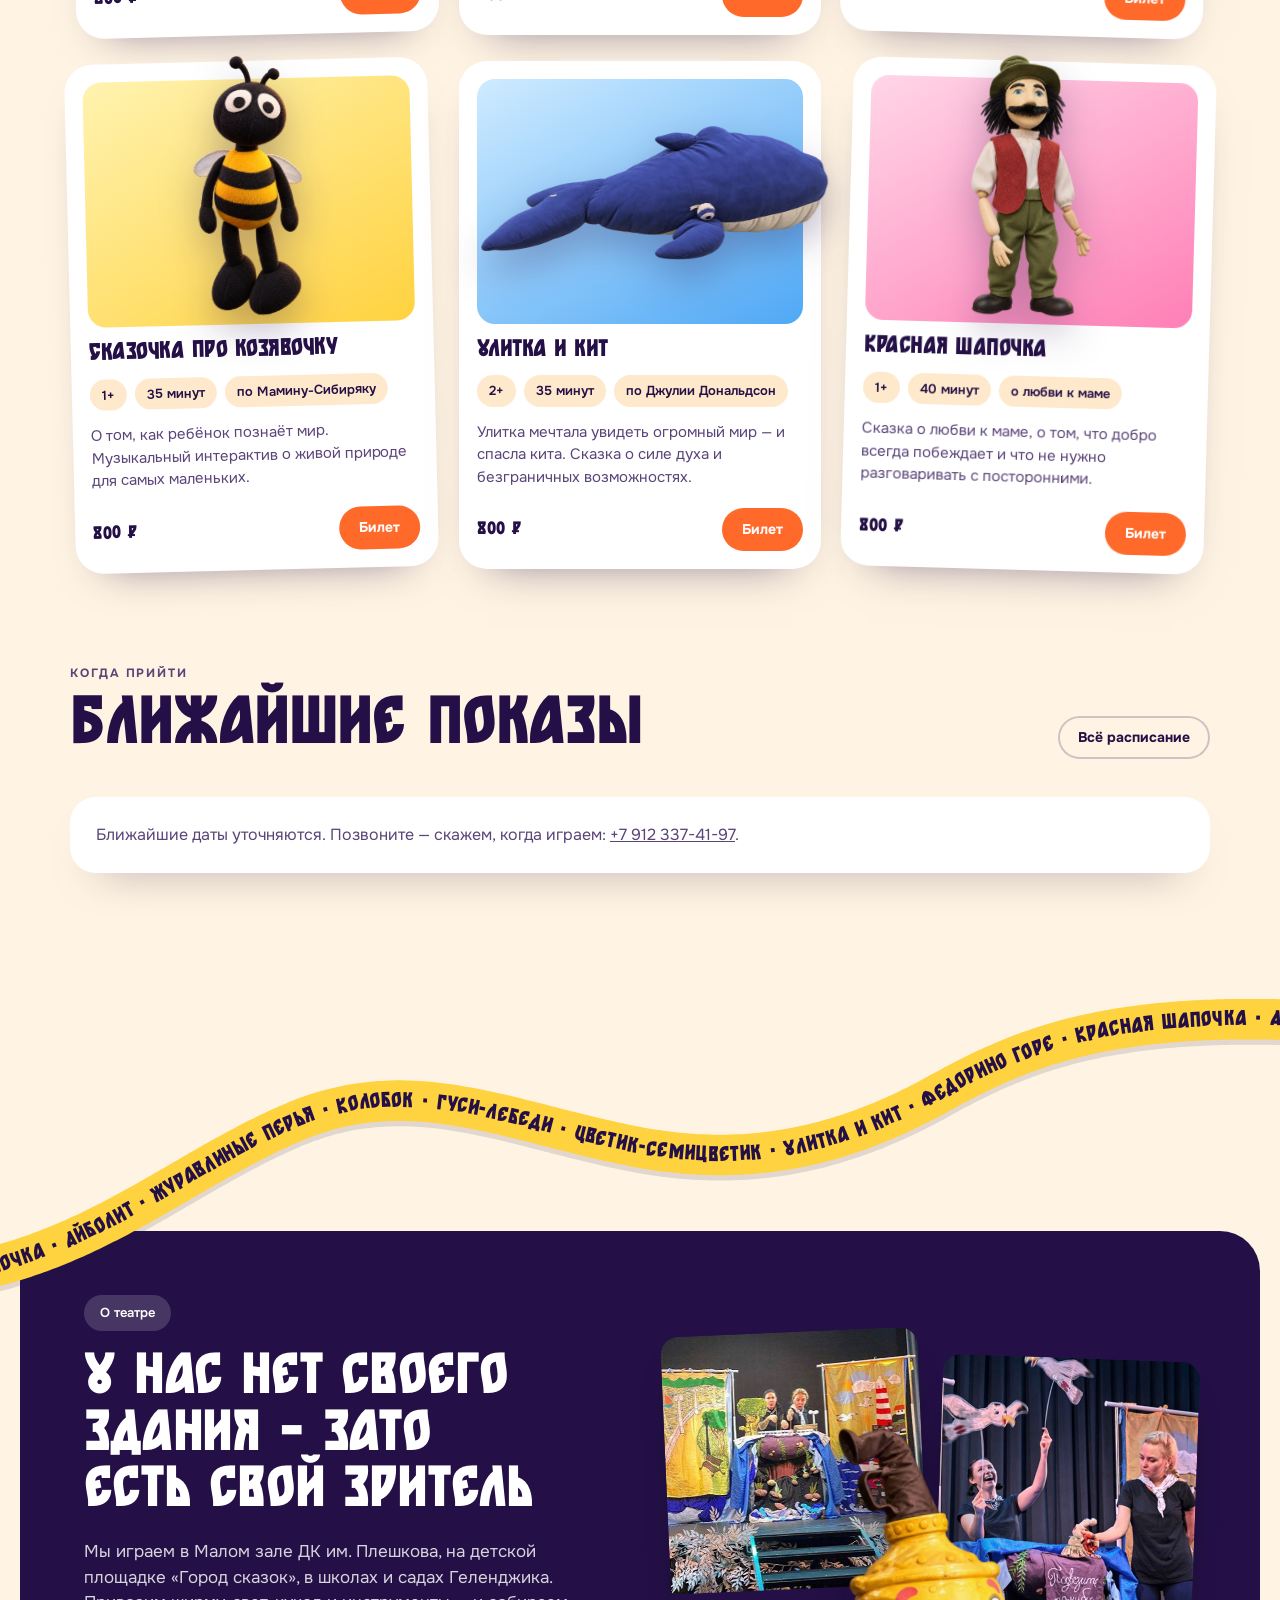
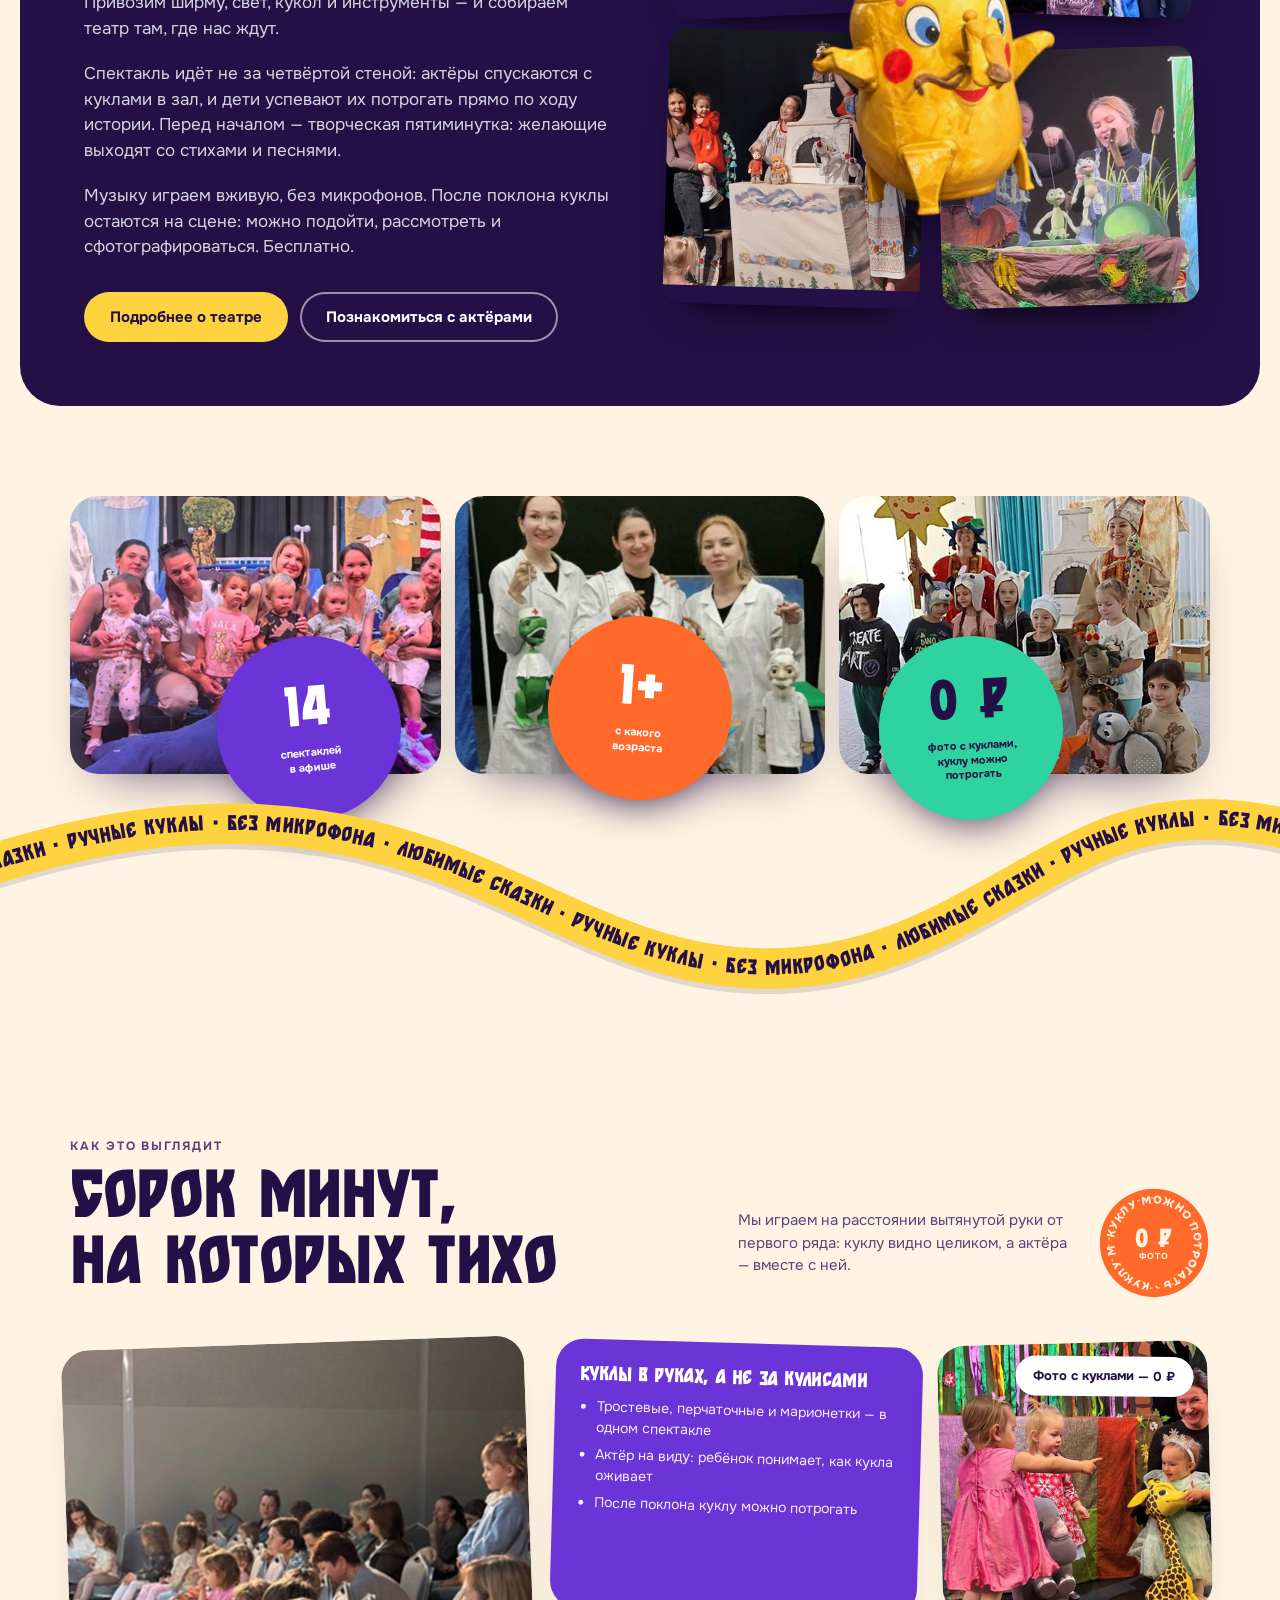
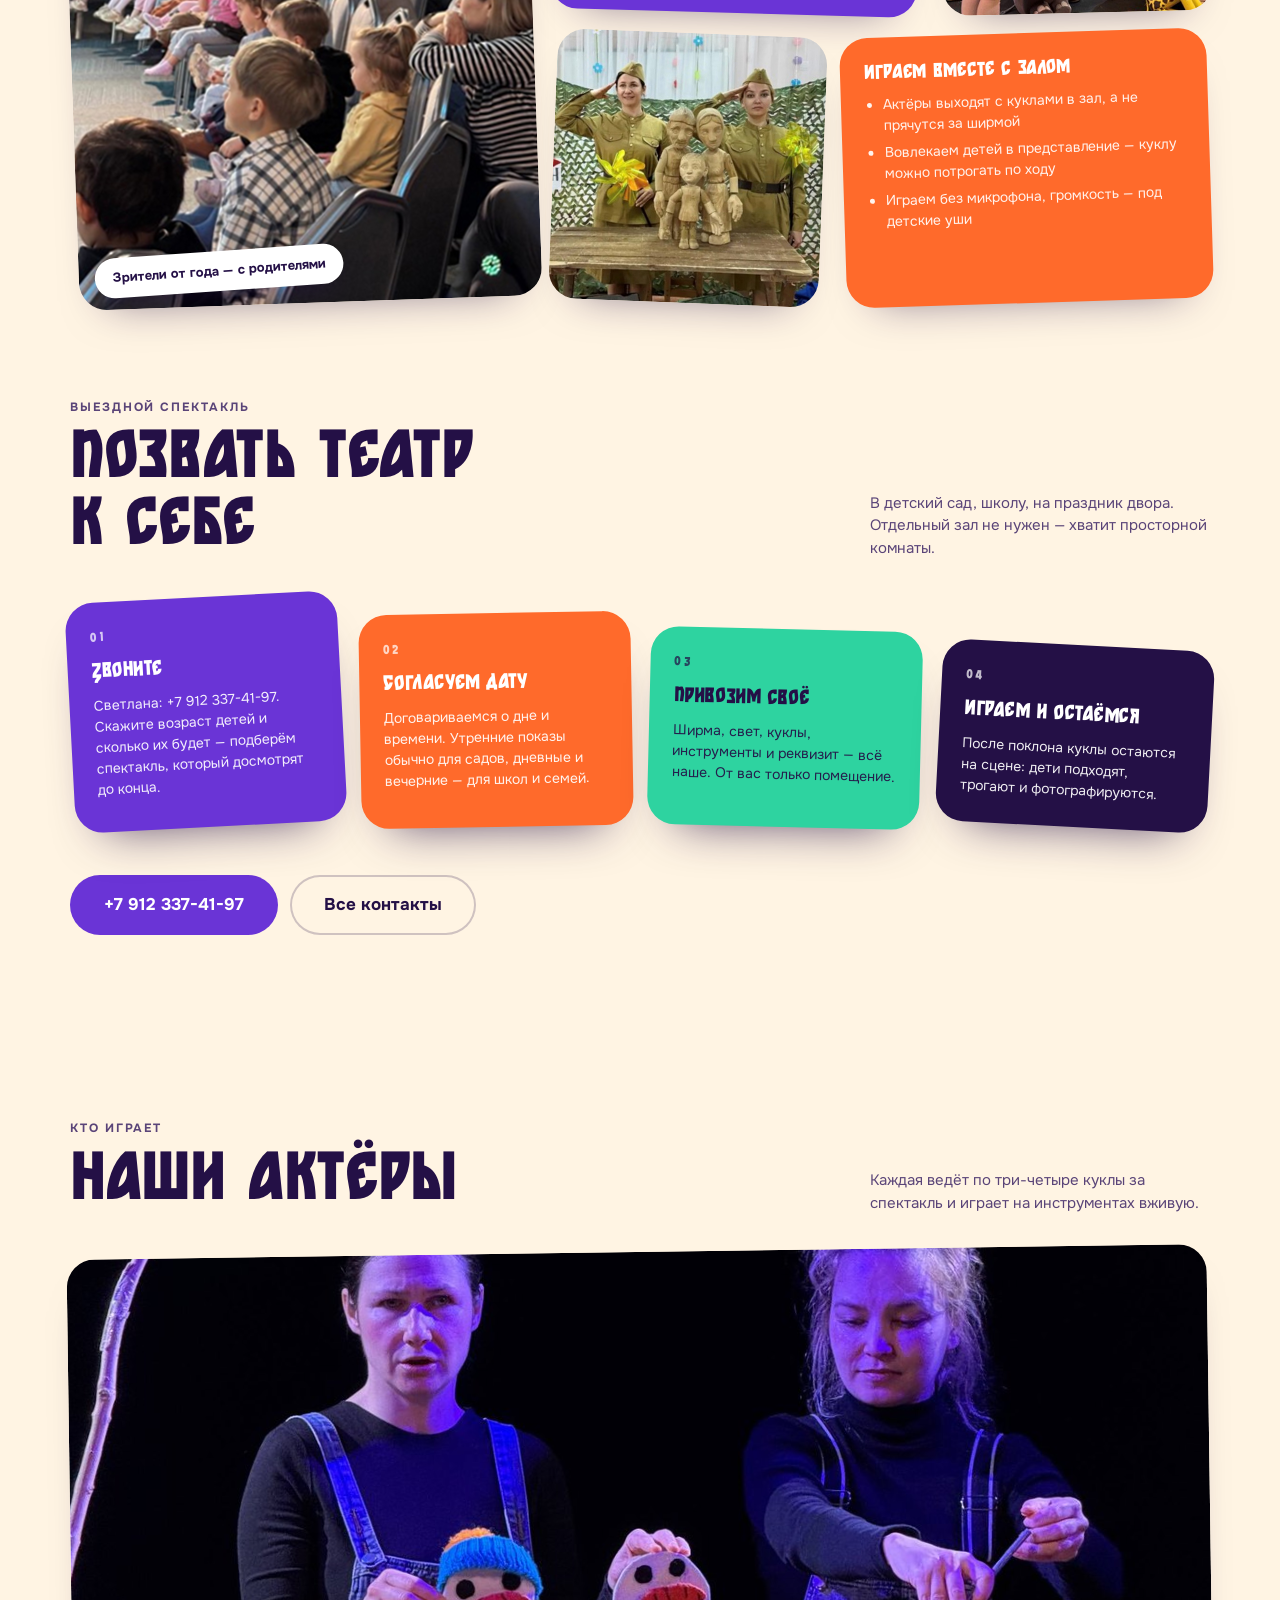
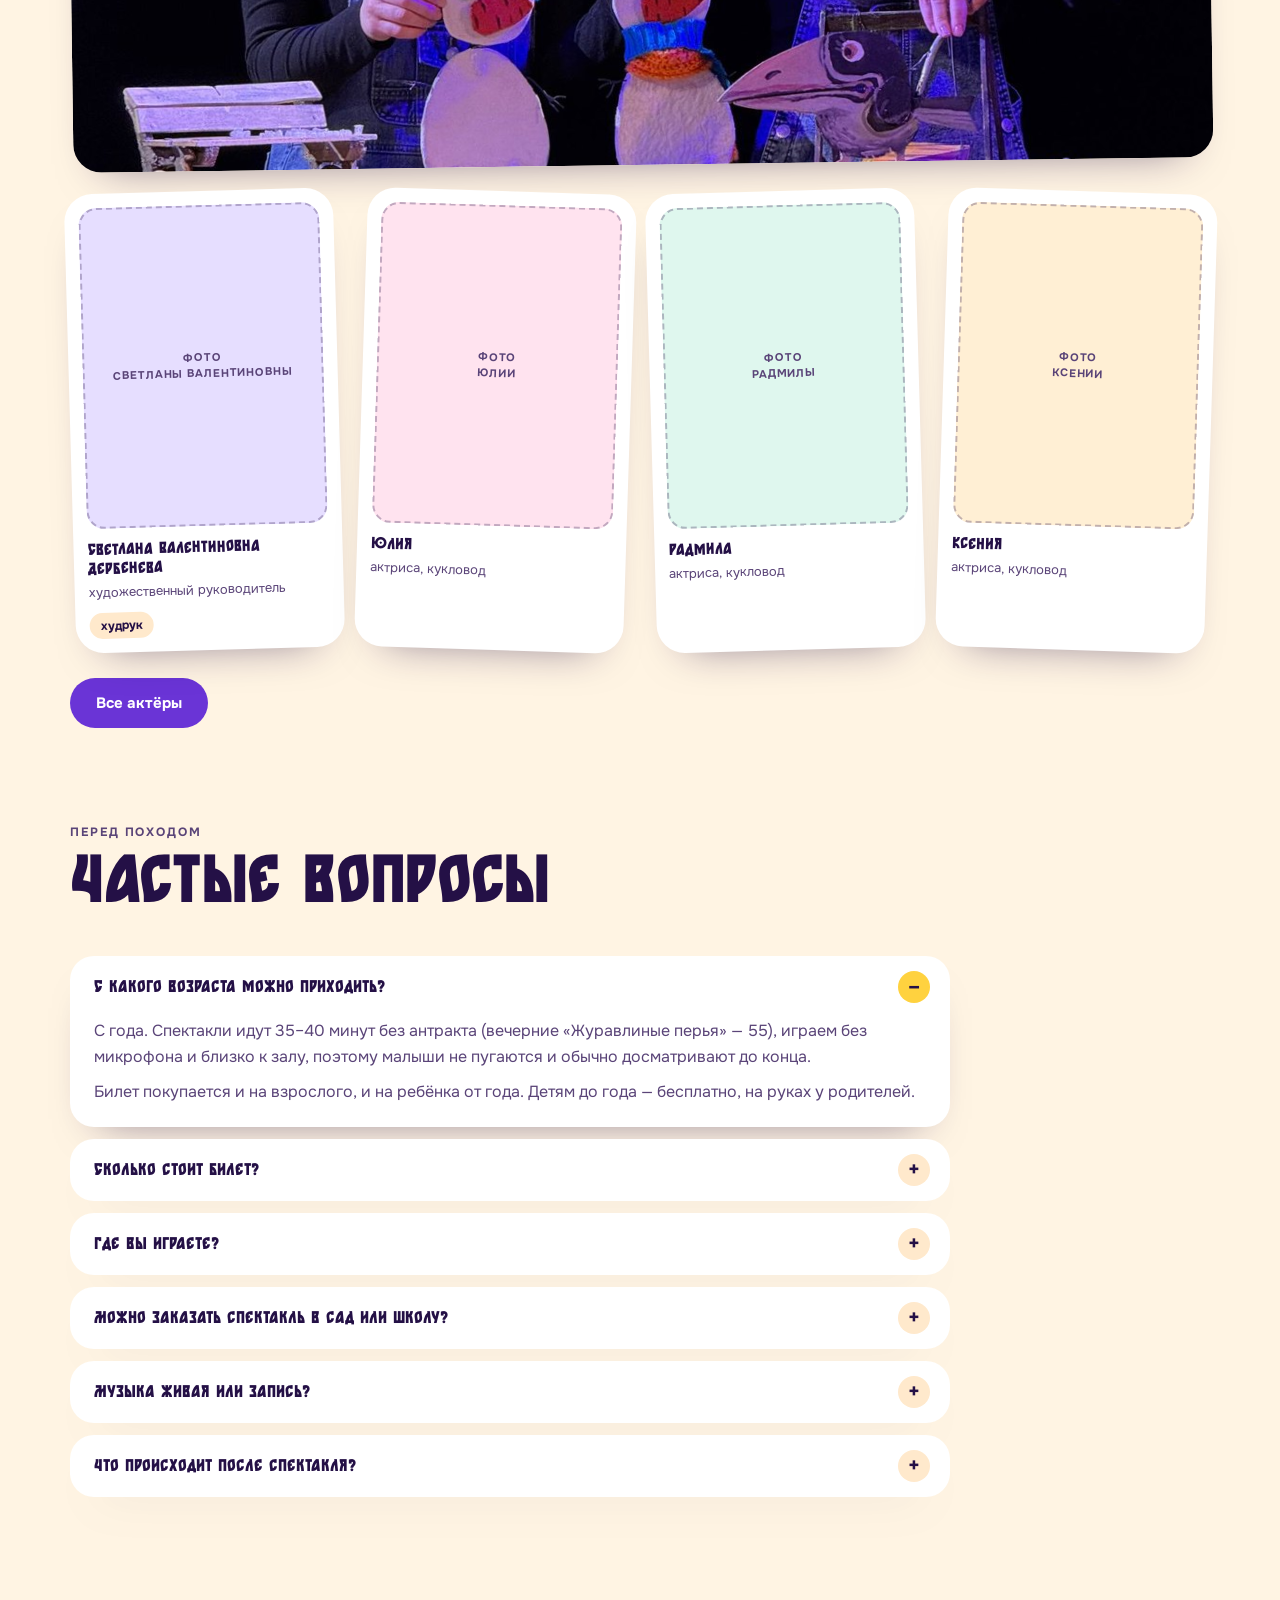
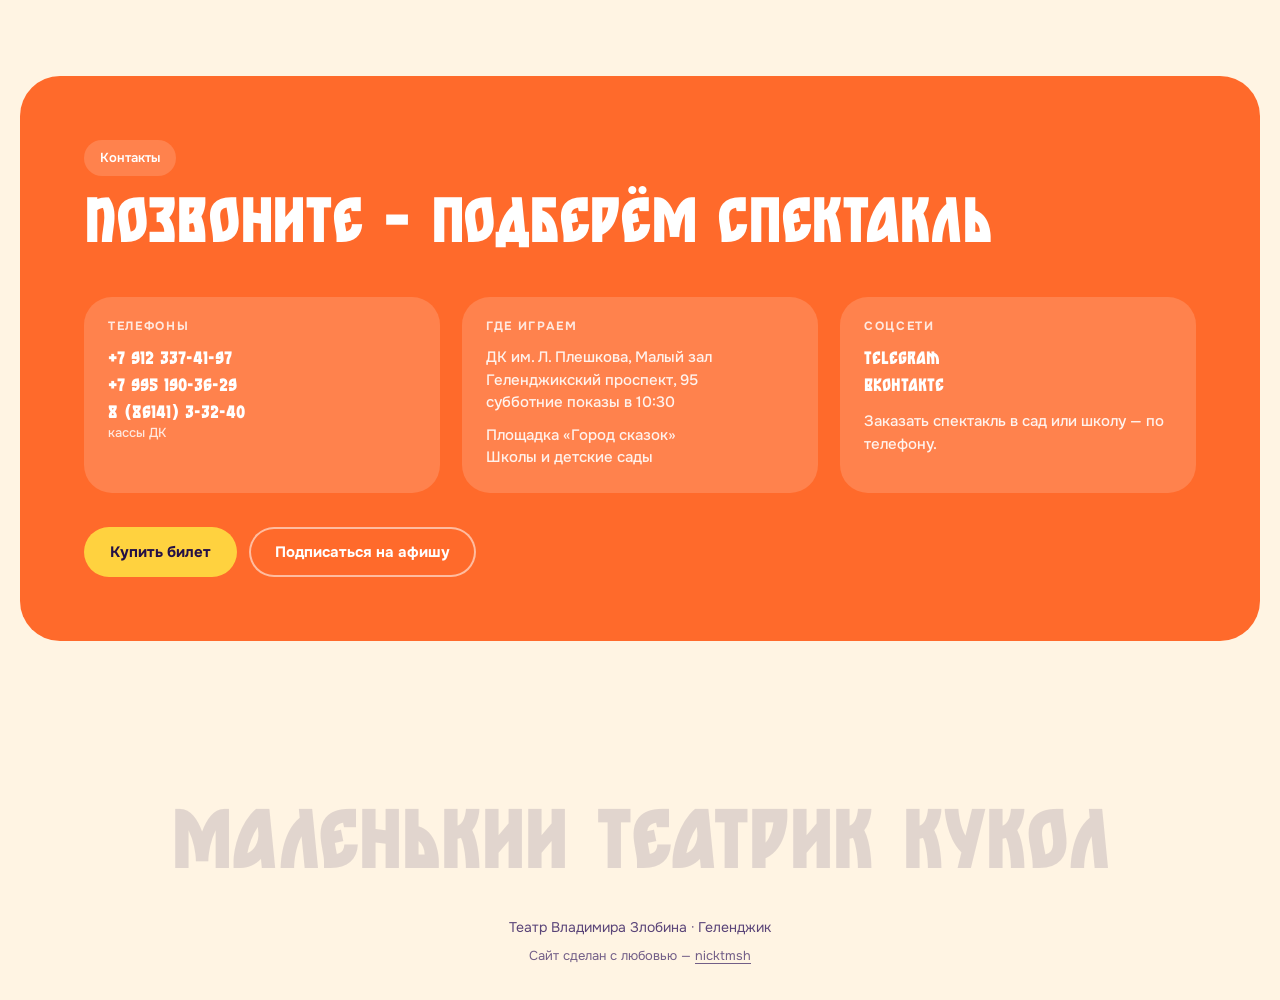
==== commit 3446f363: "Правки по фидбеку: логотип, активный пункт меню, фильтры афиши, лента - увеличиваю логотип «Маленьки" ====
--- a/index.html
+++ b/index.html
@@ -179,7 +179,7 @@
 <div class="ribbon ribbon-mid" data-ribbon data-phrase="любимые сказки · ручные куклы · без микрофона" aria-hidden="true">
   <svg viewBox="0 0 1200 420" role="presentation">
     <defs>
-      <path id="ribbonPath2" d="M -100 214 C 70 148, 222 116, 392 172 C 520 214, 606 288, 744 278 C 854 270, 920 172, 846 118 C 770 62, 680 146, 748 226 C 824 314, 970 324, 1096 256 C 1182 210, 1242 186, 1310 212"></path>
+      <path id="ribbonPath2" d="M -100 214 C 70 148, 222 116, 392 172 C 520 214, 606 288, 744 278 C 860 270, 940 200, 1030 160 C 1120 122, 1200 140, 1310 180"></path>
     </defs>
     <g class="ribbon-fallback">
       <use href="#ribbonPath2" class="band-edge"></use>
@@ -293,7 +293,7 @@
     <a class="troupe-photo" href="aktery.html">
       <img src="assets/photo/actors-shirma.jpg"
            alt="Две актрисы ведут кукол-снеговичков за ширмой" loading="lazy">
-      <span class="troupe-photo-cap">Обычный спектакль играют двое — за ширмой и с куклами в руках</span>
+      <span class="troupe-photo-cap">Обычный спектакль играют двое или трое — за ширмой и с куклами в руках</span>
     </a>
     <div class="troupe">
       <a class="actor" href="aktery.html">
--- a/assets/css/site.css
+++ b/assets/css/site.css
@@ -31,6 +31,8 @@
   --sans:"Onest","Segoe UI",system-ui,sans-serif;
 
   --r-l:40px; --r-m:28px; --r-s:18px;
+  /* докуда растягиваются широкие плашки на больших экранах */
+  --bleed-max:1440px;
   --shadow:0 18px 0 -6px rgba(36,16,70,.10), 0 30px 60px -28px rgba(36,16,70,.45);
   --shadow-card:0 22px 44px -30px rgba(36,16,70,.6);
 }
@@ -82,15 +84,19 @@
   padding:10px 10px 10px 22px;box-shadow:0 10px 30px -14px rgba(36,16,70,.5);
   width:min(1180px,100%);margin-inline:auto;
 }
-.brand{font-family:var(--disp);font-weight:900;font-size:15px;letter-spacing:-.02em;line-height:1.05;white-space:nowrap}
+.brand{font-family:var(--disp);font-weight:900;font-size:19px;letter-spacing:-.02em;line-height:1.05;white-space:nowrap}
 .brand span{display:block;font-family:var(--sans);font-weight:500;font-size:11px;color:var(--ink-2);letter-spacing:.06em;text-transform:uppercase}
 .nav-links{display:flex;gap:6px;margin-left:auto;flex-wrap:wrap}
 .nav-links a{padding:9px 14px;border-radius:999px;font-weight:600;font-size:14px;transition:background .18s}
 .nav-links a:hover{background:var(--cream-2)}
+.nav-links a[aria-current="page"]{background:var(--ink);color:var(--white)}
+.nav-links a[aria-current="page"]:hover{background:var(--ink)}
 
 /* ── герой ── */
 .hero{
-  background:var(--violet);color:var(--white);border-radius:var(--r-l);margin-inline:20px;
+  background:var(--violet);color:var(--white);border-radius:var(--r-l);
+  /* растём вместе с окном, но не шире --bleed-max, дальше — по центру */
+  width:min(var(--bleed-max),calc(100% - 40px));margin-inline:auto;
   padding:clamp(34px,5vw,64px);
   position:relative;overflow:hidden;
 }
@@ -141,7 +147,9 @@
   /* один размер на всех, чтобы куклы не прыгали в росте при смене;
      на экранах уже ~1200 кукла считается от ширины окна, иначе
      край куклы срезает кромка шапки */
-  max-width:114%;max-height:min(146%,43vw);
+  /* шапка перестаёт расти на 1440 — вместе с ней упирается и кукла,
+     иначе поворот плашки выносит её край за кромку */
+  max-width:min(114%,656px);max-height:min(146%,43vw);
   opacity:0;transform:scale(.92) translateY(16px) rotate(-2deg);
   transition:opacity .55s ease,transform .75s cubic-bezier(.2,.9,.3,1.2),filter .45s ease;
 }
@@ -149,7 +157,7 @@
 /* в одну колонку плашка ниже — иначе кукле срезает макушку */
 @media(max-width:980px){.hero-mascot.mascot-rotator img{max-height:134%}}
 /* кит и журавли шире, чем высокие — им свой предел */
-.mascot-rotator img.is-wide{max-width:112%;max-height:104%}
+.mascot-rotator img.is-wide{max-width:min(112%,644px);max-height:104%}
 /* в одну колонку плашка шире, и киту нужен предел построже */
 @media(max-width:980px){.mascot-rotator img.is-wide{max-width:102%;max-height:104%}}
 .mascot-rotator:hover img.is-on{transform:scale(1.1) rotate(-4deg);filter:drop-shadow(0 34px 34px rgba(36,16,70,.42))}
@@ -225,6 +233,8 @@
   background:var(--white);border-radius:var(--r-m);padding:18px;display:flex;flex-direction:column;gap:14px;
   box-shadow:var(--shadow-card);transition:transform .22s ease,box-shadow .22s ease;color:inherit;
 }
+/* .card{display:flex} перебивает браузерное [hidden]{display:none} — фильтры афиши иначе не скрывают карточки */
+.card[hidden]{display:none}
 .card:nth-child(3n+1){transform:rotate(-1.4deg)}
 .card:nth-child(3n){transform:rotate(1.6deg)}
 .card:hover{transform:rotate(0deg) translateY(-6px);box-shadow:0 34px 60px -30px rgba(36,16,70,.7)}
@@ -288,7 +298,9 @@
 .a6{background:linear-gradient(150deg,#CFEBFF,#4FA8F5)}
 
 /* ── о театре ── */
-.about{background:var(--ink);color:var(--white);border-radius:var(--r-l);margin-inline:20px;padding:clamp(34px,5vw,72px)}
+.about{background:var(--ink);color:var(--white);border-radius:var(--r-l);
+  width:min(var(--bleed-max),calc(100% - 40px));margin-inline:auto;
+  padding:clamp(34px,5vw,72px)}
 .about-grid{display:grid;grid-template-columns:minmax(0,1fr) minmax(0,1fr);gap:clamp(30px,4vw,64px);align-items:center}
 .about h2{font-size:clamp(32px,4.6vw,58px)}
 .about p{margin-top:20px;color:rgba(255,255,255,.82);max-width:52ch}
@@ -379,7 +391,9 @@
 .actor .role{display:inline-block;margin-top:8px;background:var(--cream-2);border-radius:999px;padding:4px 11px;font-size:12px;font-weight:700}
 
 /* ── контакты ── */
-.contacts{background:var(--orange);color:var(--white);border-radius:var(--r-l);margin-inline:20px;padding:clamp(34px,5vw,72px)}
+.contacts{background:var(--orange);color:var(--white);border-radius:var(--r-l);
+  width:min(var(--bleed-max),calc(100% - 40px));margin-inline:auto;
+  padding:clamp(34px,5vw,72px)}
 .contacts h2{font-size:clamp(34px,5vw,64px)}
 .c-grid{display:grid;grid-template-columns:repeat(3,1fr);gap:22px;margin-top:40px}
 .c-card{background:rgba(255,255,255,.16);border-radius:var(--r-m);padding:24px}
@@ -397,7 +411,9 @@
 .credit{display:block;margin-top:8px;font-size:13px;color:var(--ink-2);opacity:.85}
 
 /* ═══ страница спектакля ═══ */
-.show-hero{border-radius:var(--r-l);margin-inline:20px;padding:clamp(28px,4vw,56px);color:var(--ink);position:relative;overflow:hidden}
+.show-hero{border-radius:var(--r-l);
+  width:min(var(--bleed-max),calc(100% - 40px));margin-inline:auto;
+  padding:clamp(28px,4vw,56px);color:var(--ink);position:relative;overflow:hidden}
 .show-hero.tone-violet{background:var(--violet);color:var(--white)}
 .show-hero.tone-orange{background:var(--orange);color:var(--white)}
 .show-hero.tone-mint{background:var(--mint)}
@@ -468,9 +484,10 @@
   .collage figure{margin-top:0}
   .nums{grid-template-columns:1fr 1fr}
   .hero,.about,.contacts,.show-hero{margin-inline:12px;border-radius:28px}
+  .hero,.about,.contacts,.show-hero{width:calc(100% - 24px);margin-inline:auto}
   .wrap{padding-inline:16px}
   .ticket{position:static;width:auto;transform:none;margin-top:16px}
-  .brand{white-space:normal;font-size:13px;line-height:1.15}
+  .brand{white-space:normal;font-size:16px;line-height:1.15}
   .nav{padding-inline:12px}
   .nav-in{padding:8px 8px 8px 16px;gap:10px}
   .nav-in .btn-sm{padding:10px 15px;font-size:13px}
--- a/assets/css/blocks.css
+++ b/assets/css/blocks.css
@@ -123,7 +123,9 @@
 }
 
 /* ═══ страница актёров ═══ */
-.crew-hero{background:var(--mint);color:var(--ink);border-radius:var(--r-l);margin-inline:20px;padding:clamp(34px,5vw,64px);position:relative;overflow:hidden}
+.crew-hero{background:var(--mint);color:var(--ink);border-radius:var(--r-l);
+  width:min(var(--bleed-max),calc(100% - 40px));margin-inline:auto;
+  padding:clamp(34px,5vw,64px);position:relative;overflow:hidden}
 .crew-hero h1{font-size:clamp(40px,6.4vw,92px);margin-block:18px 0;overflow-wrap:break-word}
 .crew-hero .chip{background:rgba(36,16,70,.12);color:var(--ink)}
 .crew-hero p{margin-top:20px;max-width:52ch;font-size:clamp(16px,1.3vw,19px)}
@@ -189,7 +191,7 @@
   .factband-photos figure:nth-child(3){grid-column:auto}
   .crew-card{grid-template-columns:1fr}
   .crew-photo{aspect-ratio:4/3}
-  .crew-hero{margin-inline:12px;border-radius:28px}
+  .crew-hero{margin-inline:12px;border-radius:28px;width:calc(100% - 24px)}
   .say{position:relative;inset:auto;z-index:6;max-width:none;margin-bottom:12px}
   .say::after{display:none}
   .seal-float{display:none}
@@ -201,7 +203,9 @@
 
 /* ═══ шапки отдельных страниц: афиша, расписание, о театре ═══ */
 .page-hero{
-  border-radius:var(--r-l);margin-inline:20px;padding:clamp(34px,5vw,64px);
+  border-radius:var(--r-l);
+  width:min(var(--bleed-max),calc(100% - 40px));margin-inline:auto;
+  padding:clamp(34px,5vw,64px);
   /* снизу запас: на блок заходит жёлтая лента */
   padding-bottom:clamp(96px,11vw,170px);
   position:relative;overflow:hidden;color:var(--ink);
@@ -280,7 +284,7 @@
   .venues,.notes{grid-template-columns:1fr}
   .notes .note:nth-child(3){grid-column:auto}
   .venue{transform:none}
-  .page-hero{margin-inline:12px;border-radius:28px}
+  .page-hero{margin-inline:12px;border-radius:28px;width:calc(100% - 24px)}
   .month{gap:10px}
 }
 
@@ -321,6 +325,7 @@
   border-radius:20px;padding:14px 20px;transition:transform .18s ease;
 }
 .nav-menu-link:active{transform:scale(.97)}
+.nav-menu-link[aria-current="page"]{box-shadow:inset 0 0 0 3px var(--ink)}
 .nav-menu-link.c1{background:var(--yellow)}
 .nav-menu-link.c2{background:var(--mint)}
 .nav-menu-link.c3{background:var(--pink)}
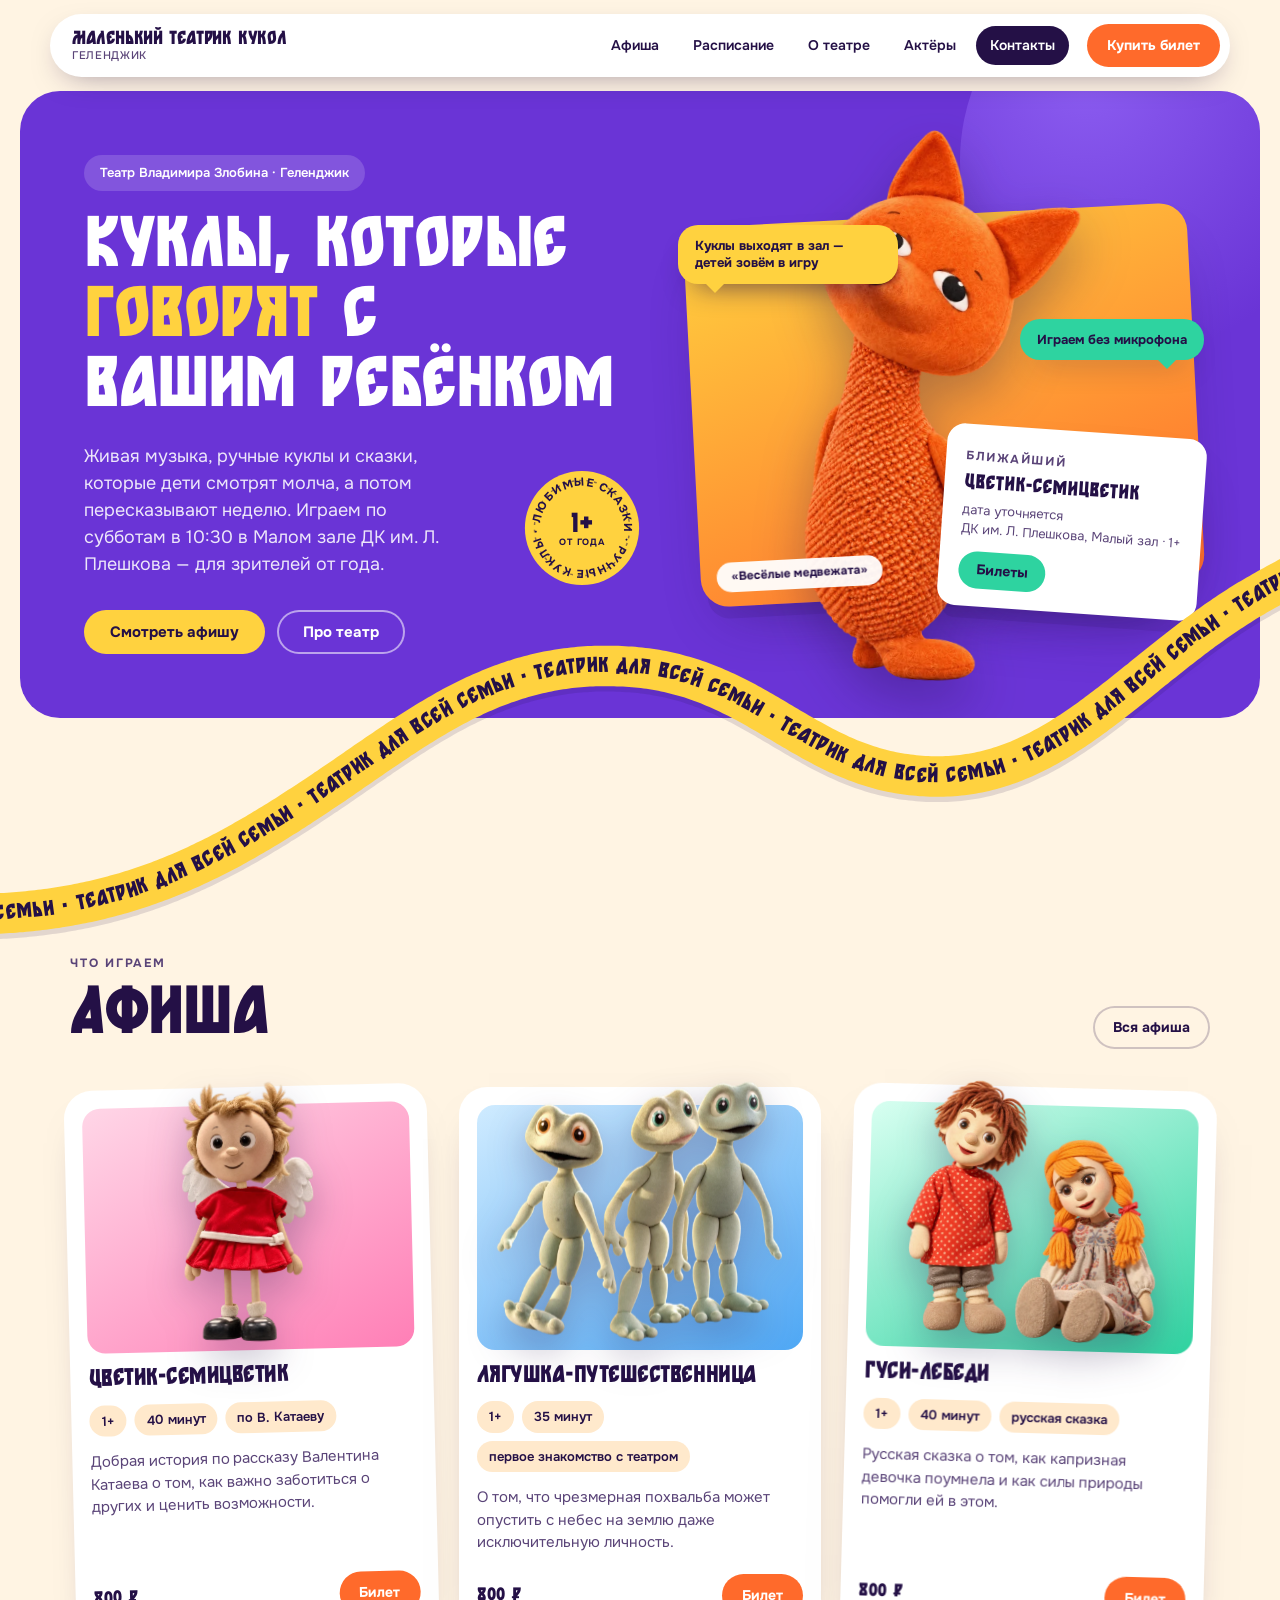
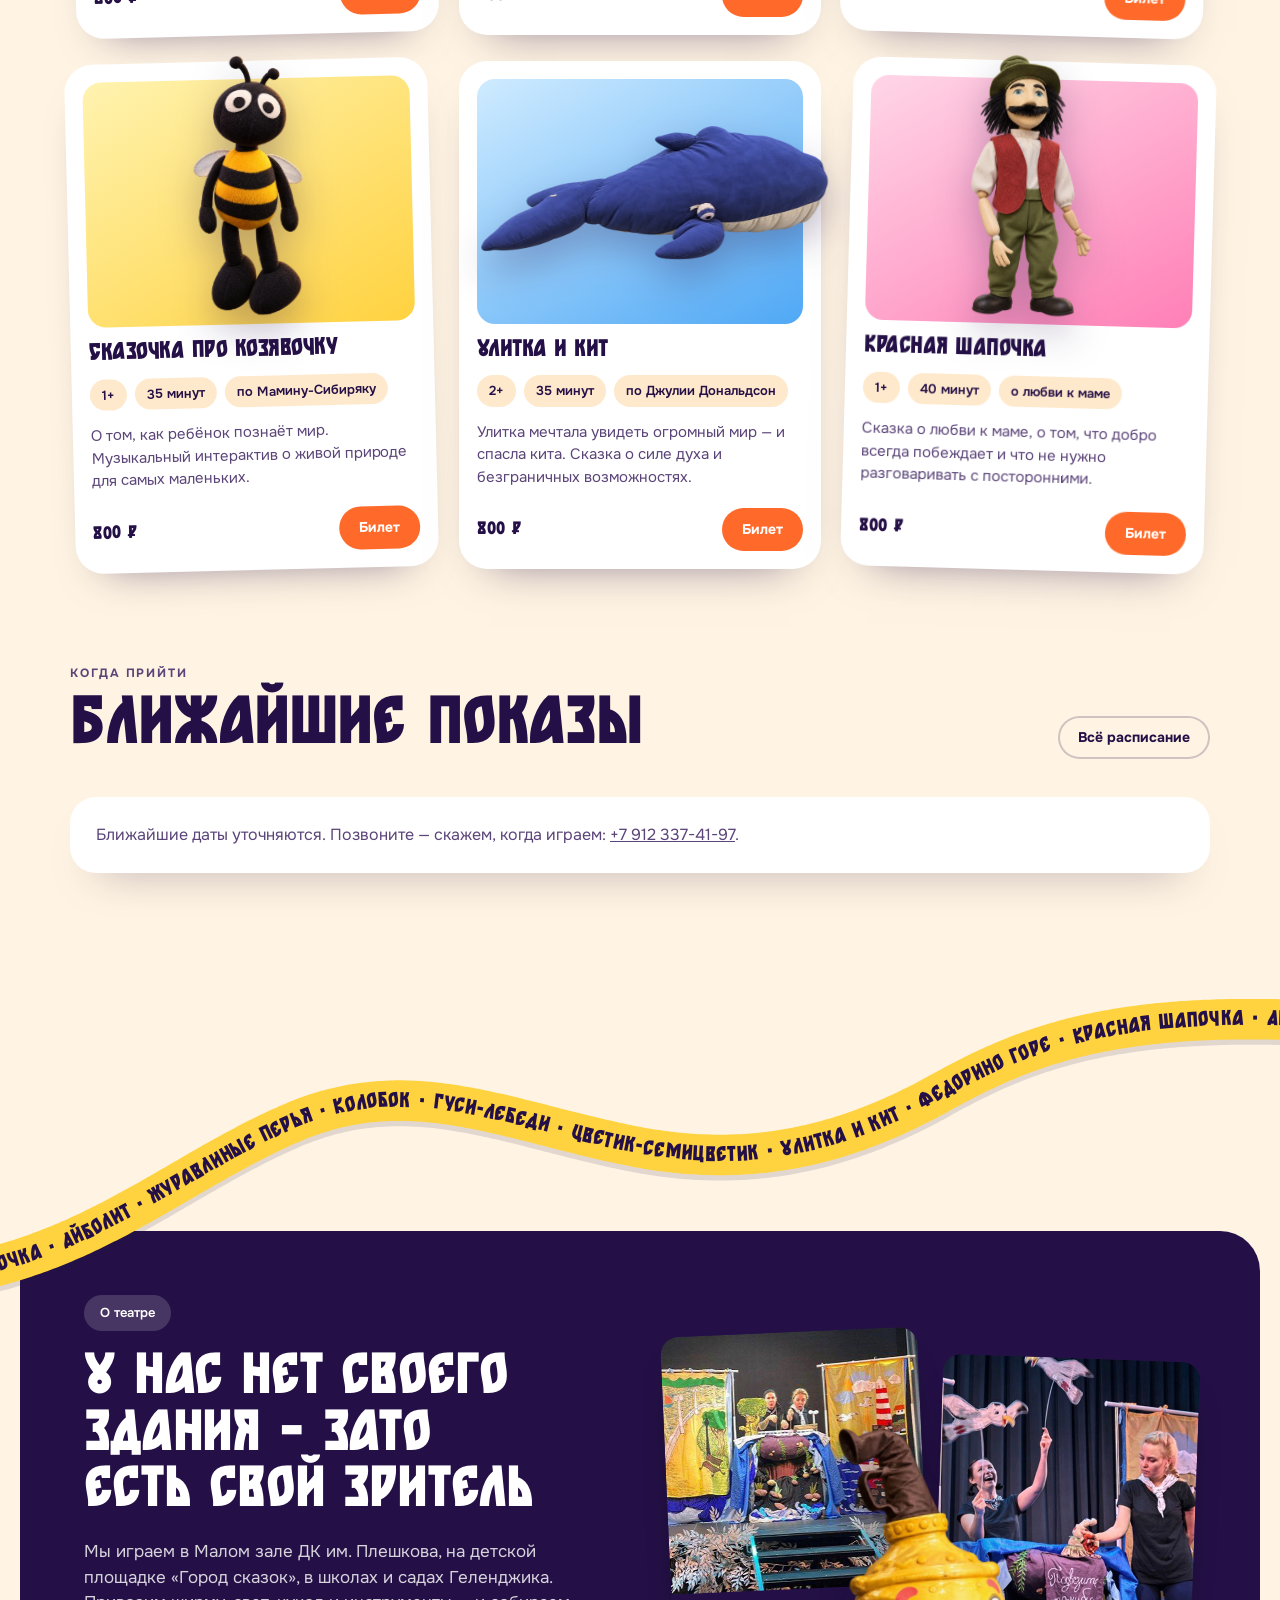
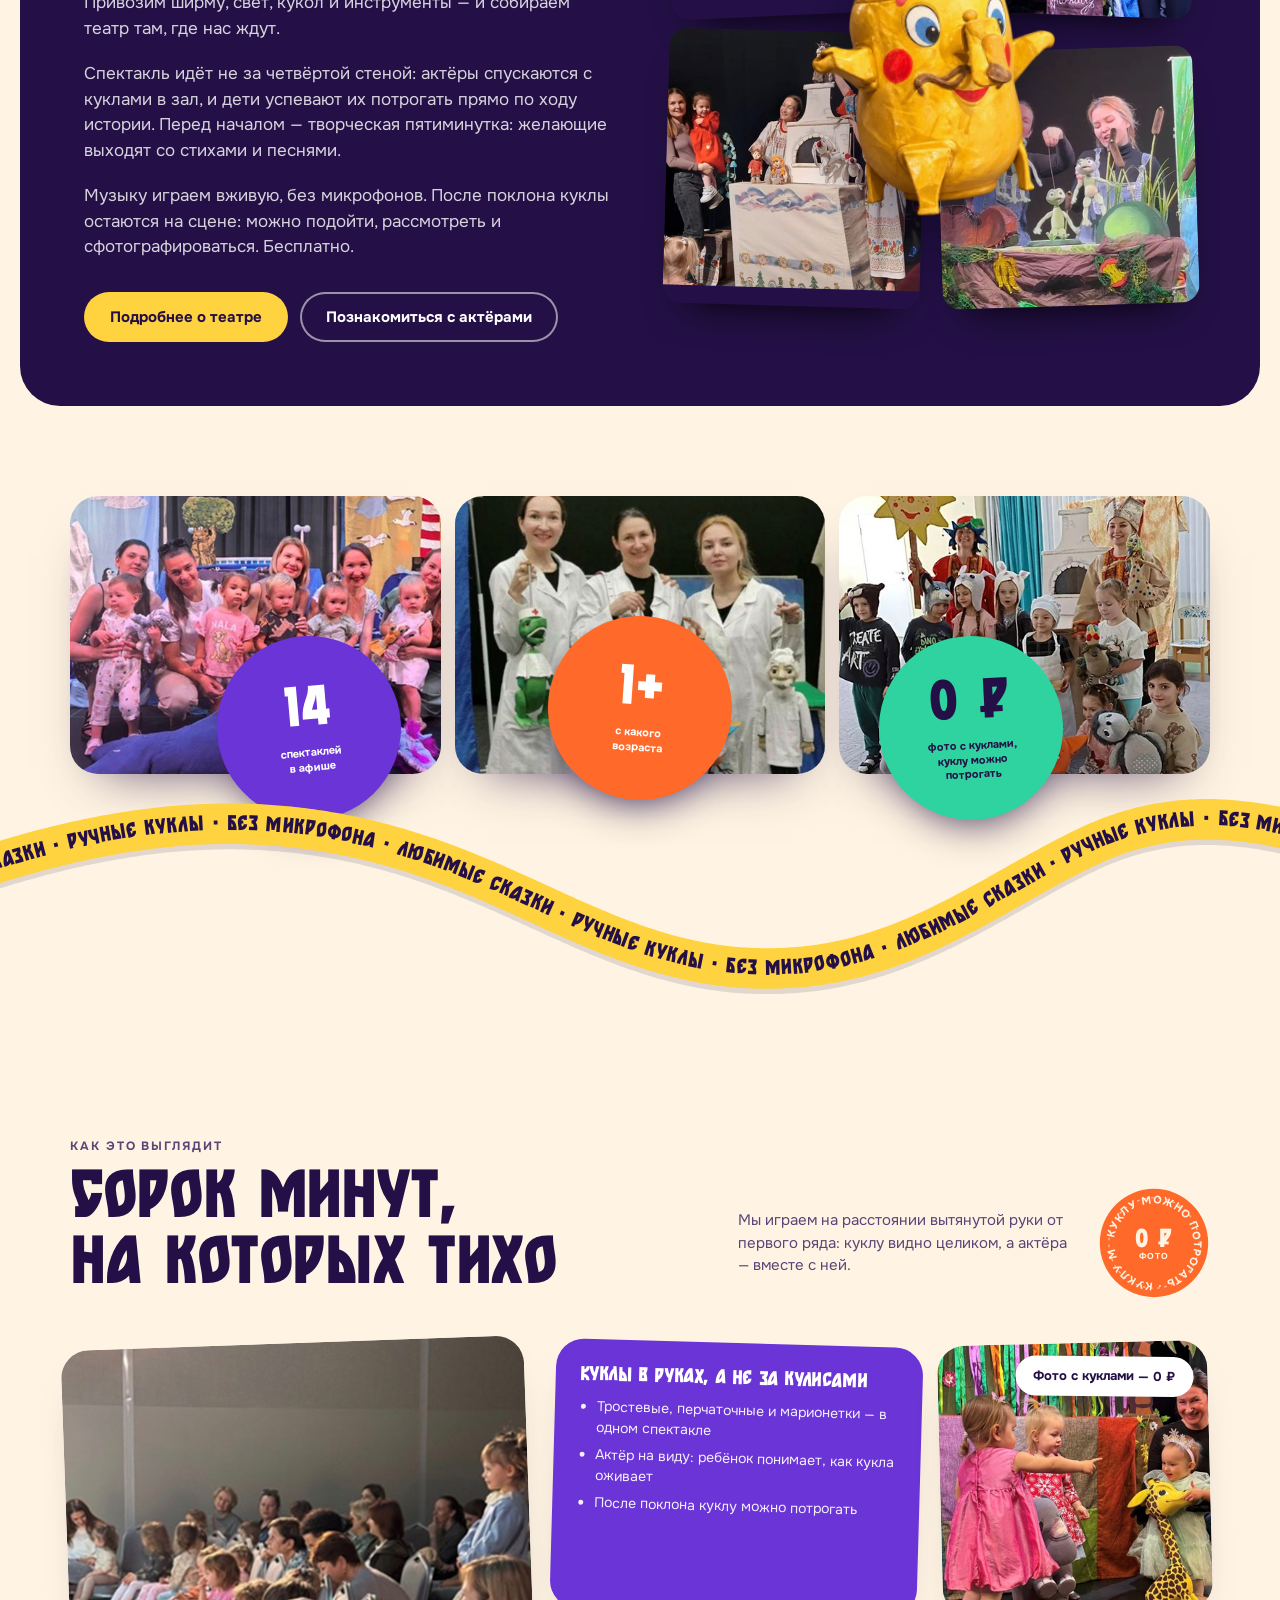
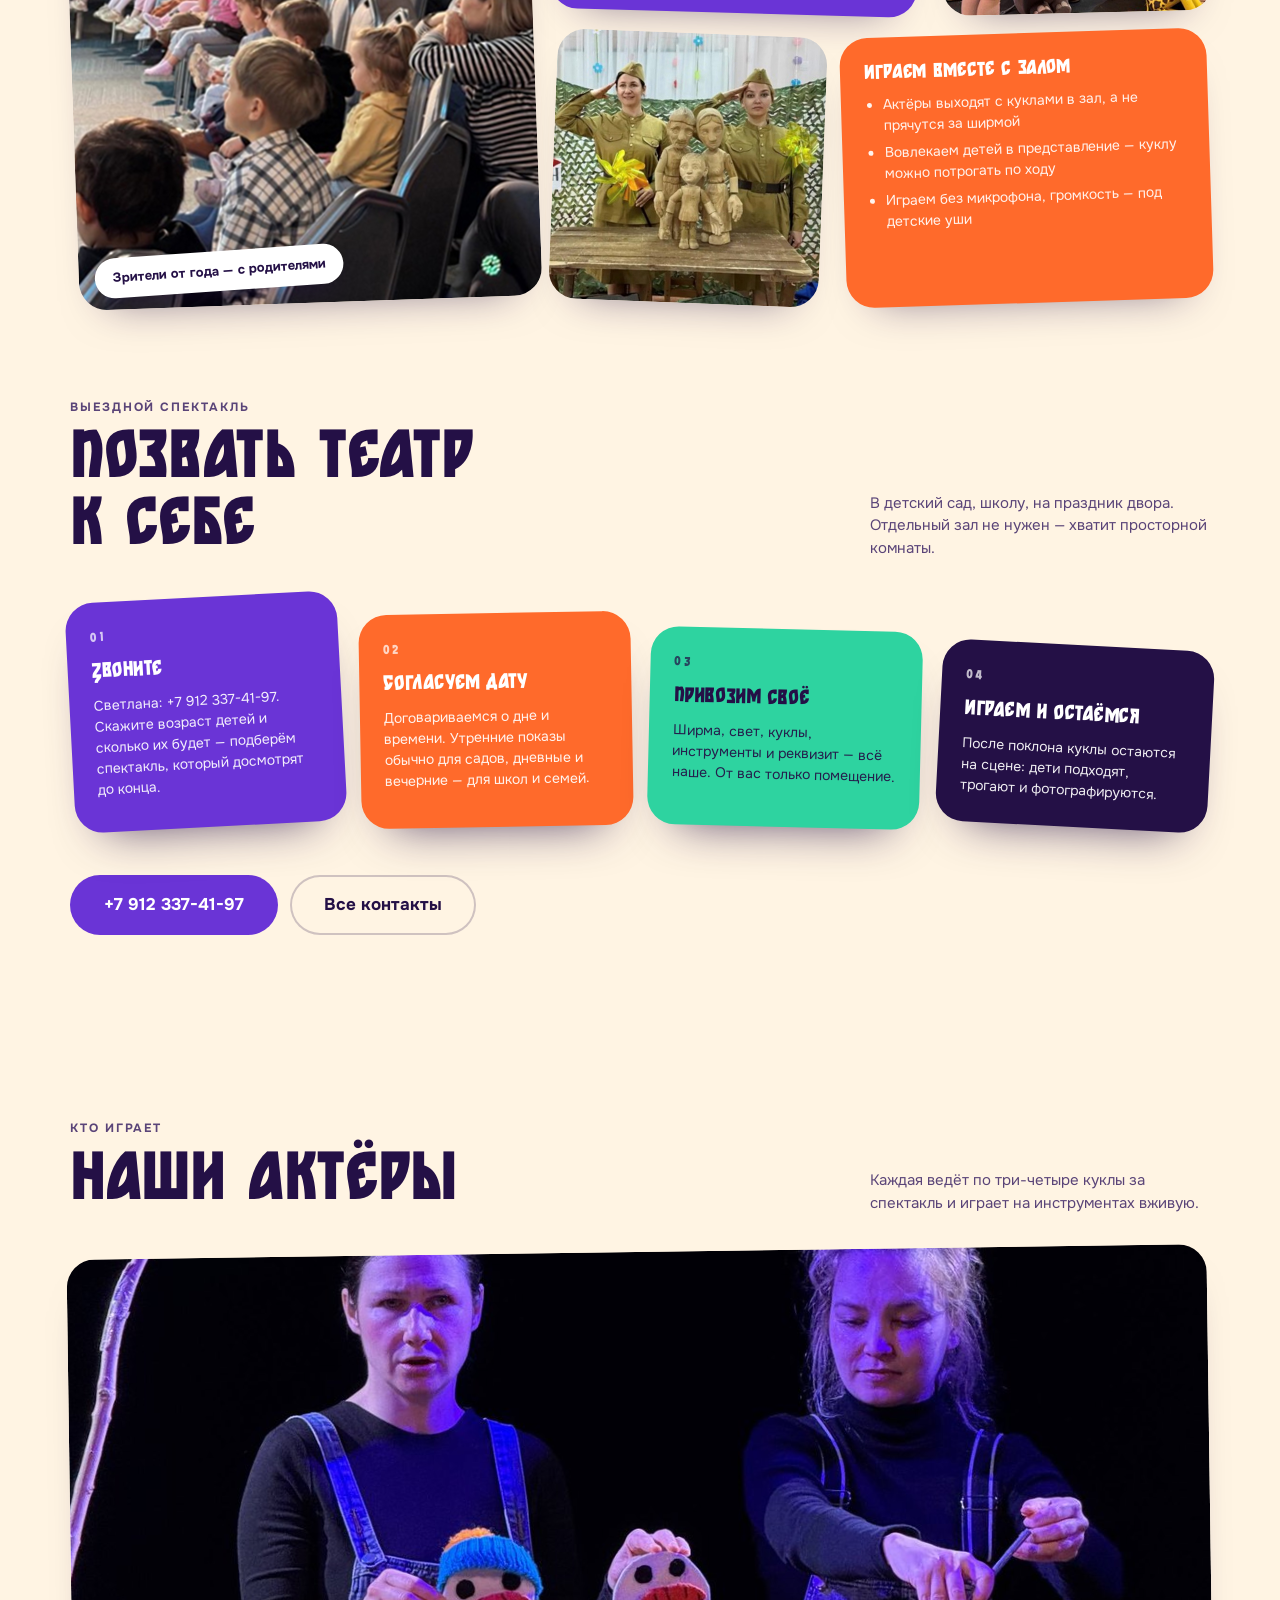
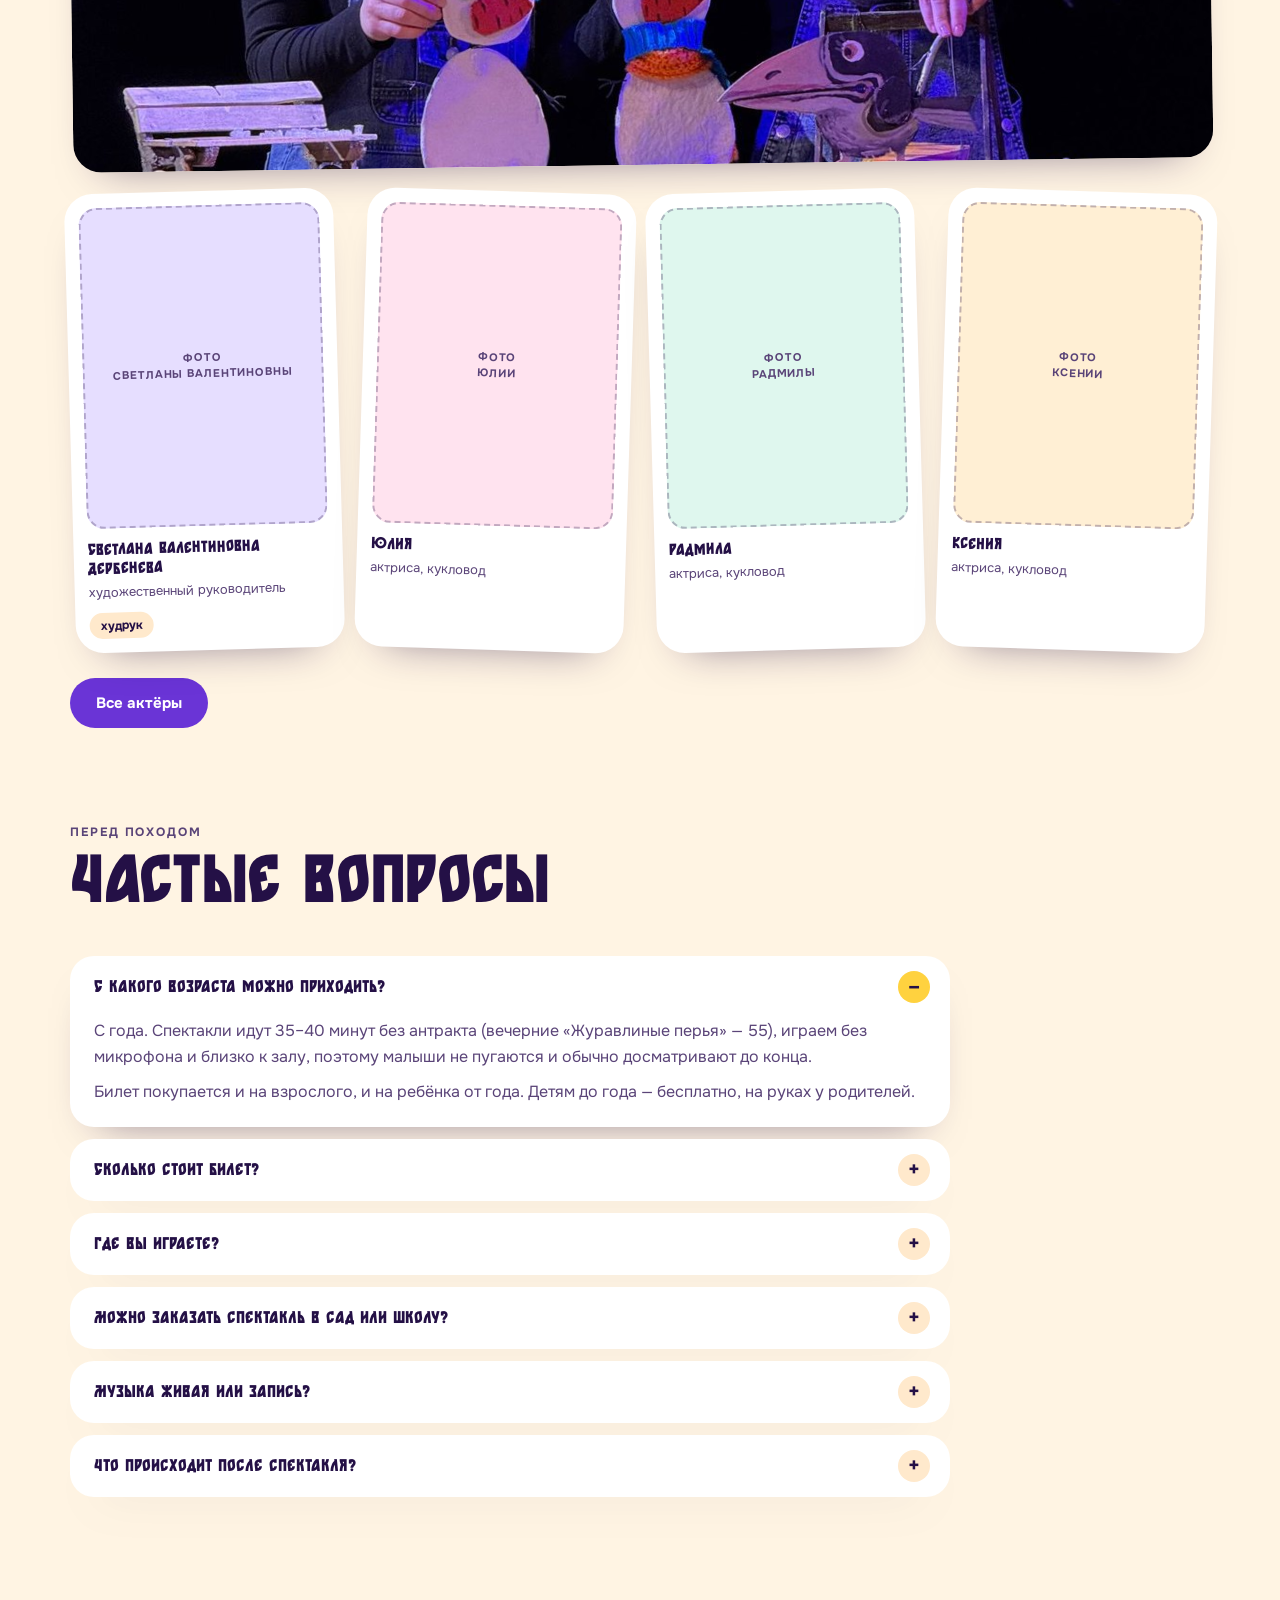
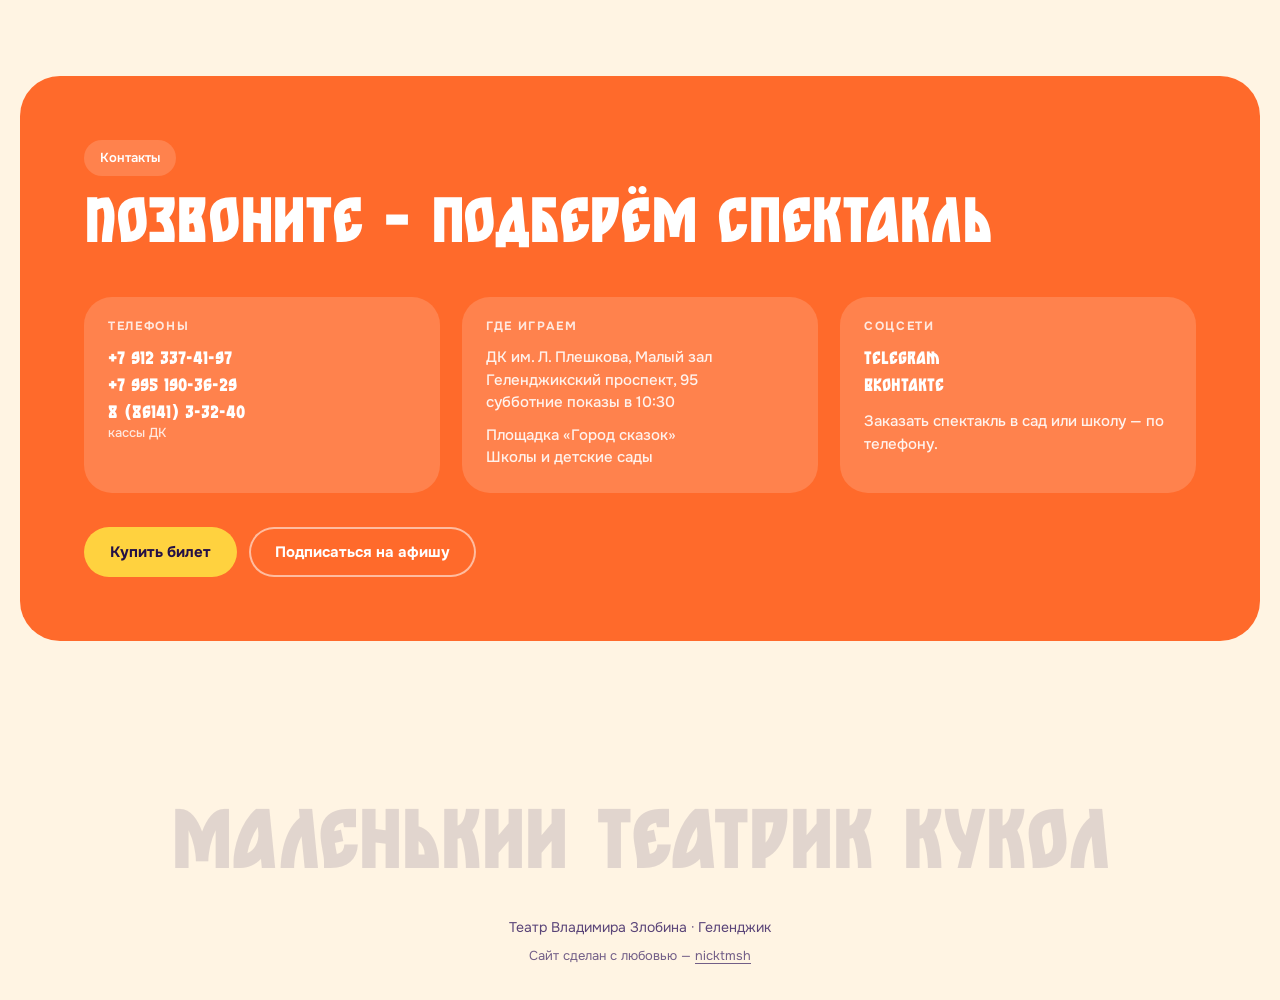
==== commit 95abf25a: "Переношу шрифты на self-host и добавляю деплой на Selectel S3 - Onest теперь грузится с сайта (asset" ====
--- a/index.html
+++ b/index.html
@@ -10,8 +10,7 @@
 <link rel="apple-touch-icon" href="assets/apple-touch-icon.png">
 <link rel="manifest" href="assets/site.webmanifest">
 <meta name="theme-color" content="#6A34D6">
-<link rel="preconnect" href="https://fonts.gstatic.com" crossorigin>
-<link rel="stylesheet" href="https://fonts.googleapis.com/css2?family=Onest:wght@400;500;600;700&display=swap">
+<link rel="stylesheet" href="assets/css/onest.css">
 <link rel="stylesheet" href="assets/css/site.css">
 <link rel="stylesheet" href="assets/css/blocks.css">
 </head>
--- a/assets/css/onest.css
+++ b/assets/css/onest.css
@@ -0,0 +1,33 @@
+/* Onest (variable, 400–700), self-hosted instead of Google Fonts */
+@font-face {
+  font-family: 'Onest';
+  font-style: normal;
+  font-weight: 400 700;
+  font-display: swap;
+  src: url(../fonts/Onest-cyrillic-ext.woff2) format('woff2');
+  unicode-range: U+0460-052F, U+1C80-1C8A, U+20B4, U+2DE0-2DFF, U+A640-A69F, U+FE2E-FE2F;
+}
+@font-face {
+  font-family: 'Onest';
+  font-style: normal;
+  font-weight: 400 700;
+  font-display: swap;
+  src: url(../fonts/Onest-cyrillic.woff2) format('woff2');
+  unicode-range: U+0301, U+0400-045F, U+0490-0491, U+04B0-04B1, U+2116;
+}
+@font-face {
+  font-family: 'Onest';
+  font-style: normal;
+  font-weight: 400 700;
+  font-display: swap;
+  src: url(../fonts/Onest-latin-ext.woff2) format('woff2');
+  unicode-range: U+0100-02BA, U+02BD-02C5, U+02C7-02CC, U+02CE-02D7, U+02DD-02FF, U+0304, U+0308, U+0329, U+1D00-1DBF, U+1E00-1E9F, U+1EF2-1EFF, U+2020, U+20A0-20AB, U+20AD-20C0, U+2113, U+2C60-2C7F, U+A720-A7FF;
+}
+@font-face {
+  font-family: 'Onest';
+  font-style: normal;
+  font-weight: 400 700;
+  font-display: swap;
+  src: url(../fonts/Onest-latin.woff2) format('woff2');
+  unicode-range: U+0000-00FF, U+0131, U+0152-0153, U+02BB-02BC, U+02C6, U+02DA, U+02DC, U+0304, U+0308, U+0329, U+2000-206F, U+20AC, U+2122, U+2191, U+2193, U+2212, U+2215, U+FEFF, U+FFFD;
+}
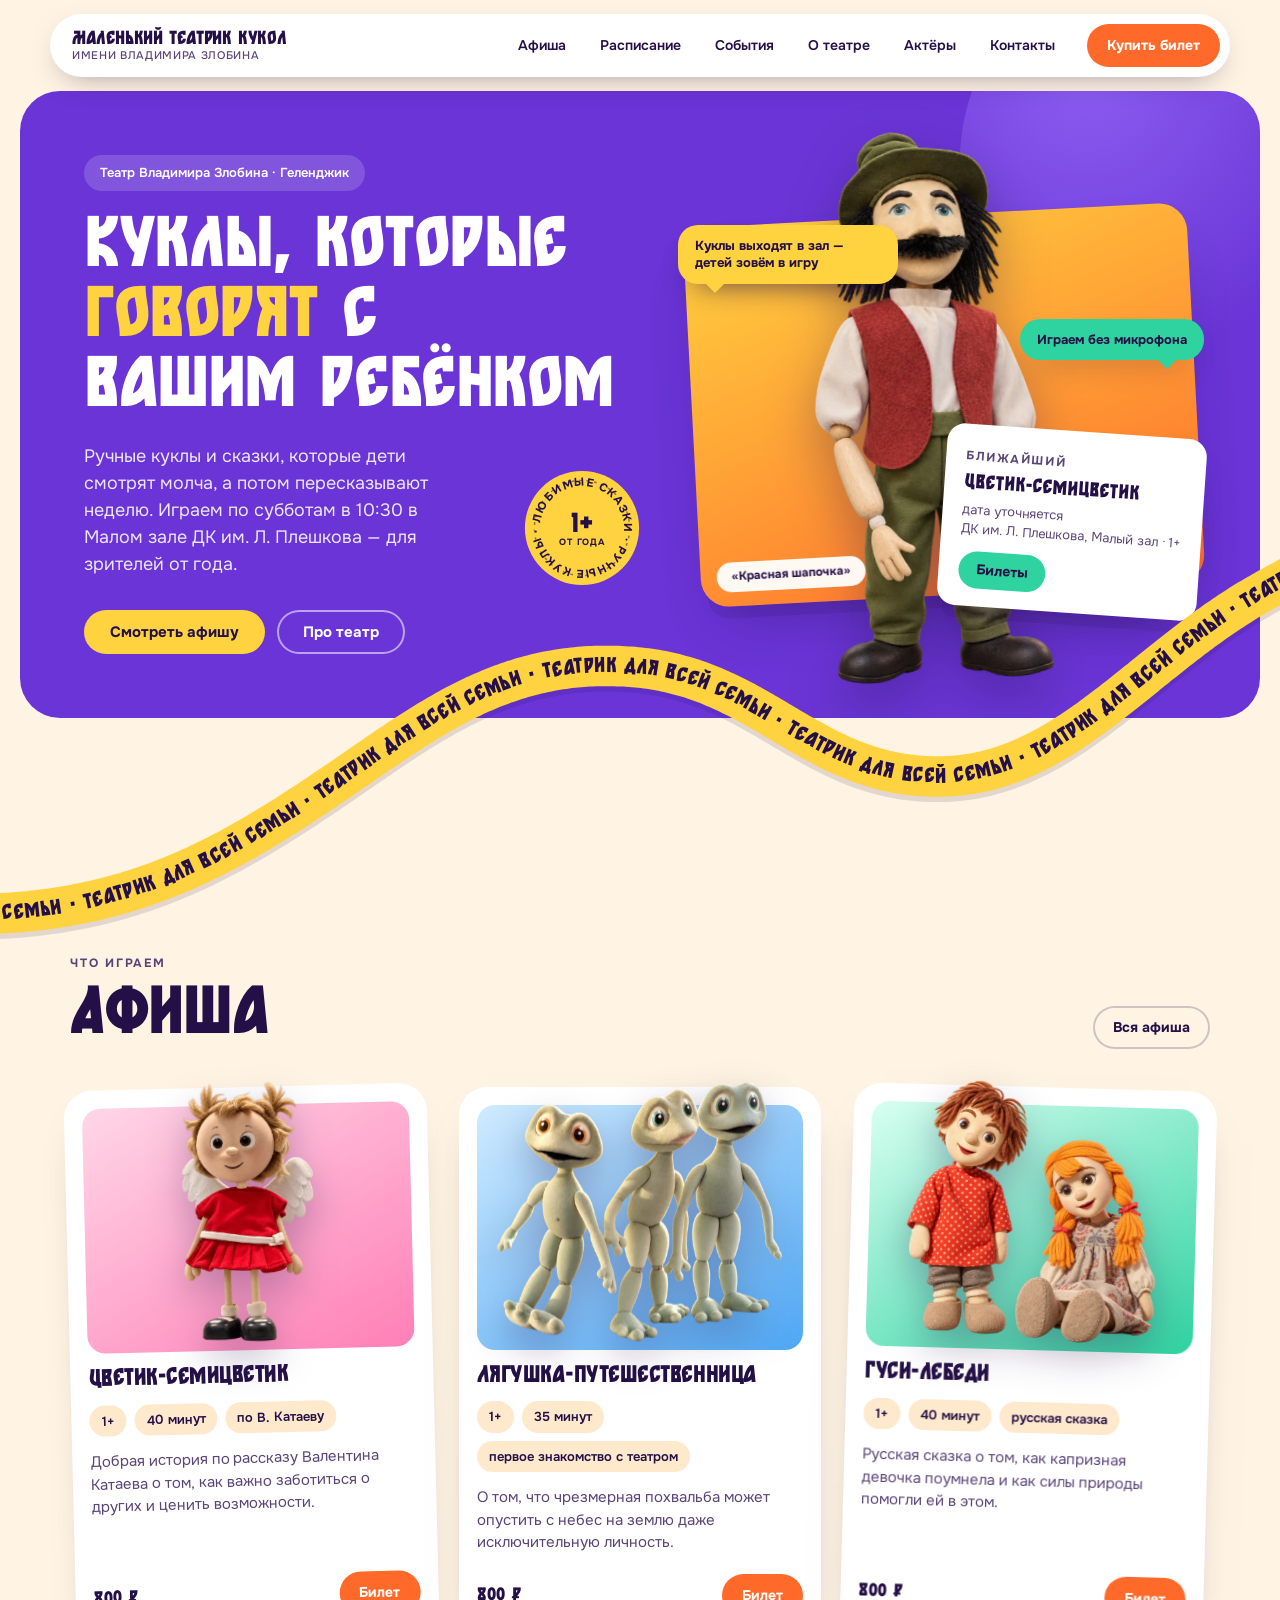
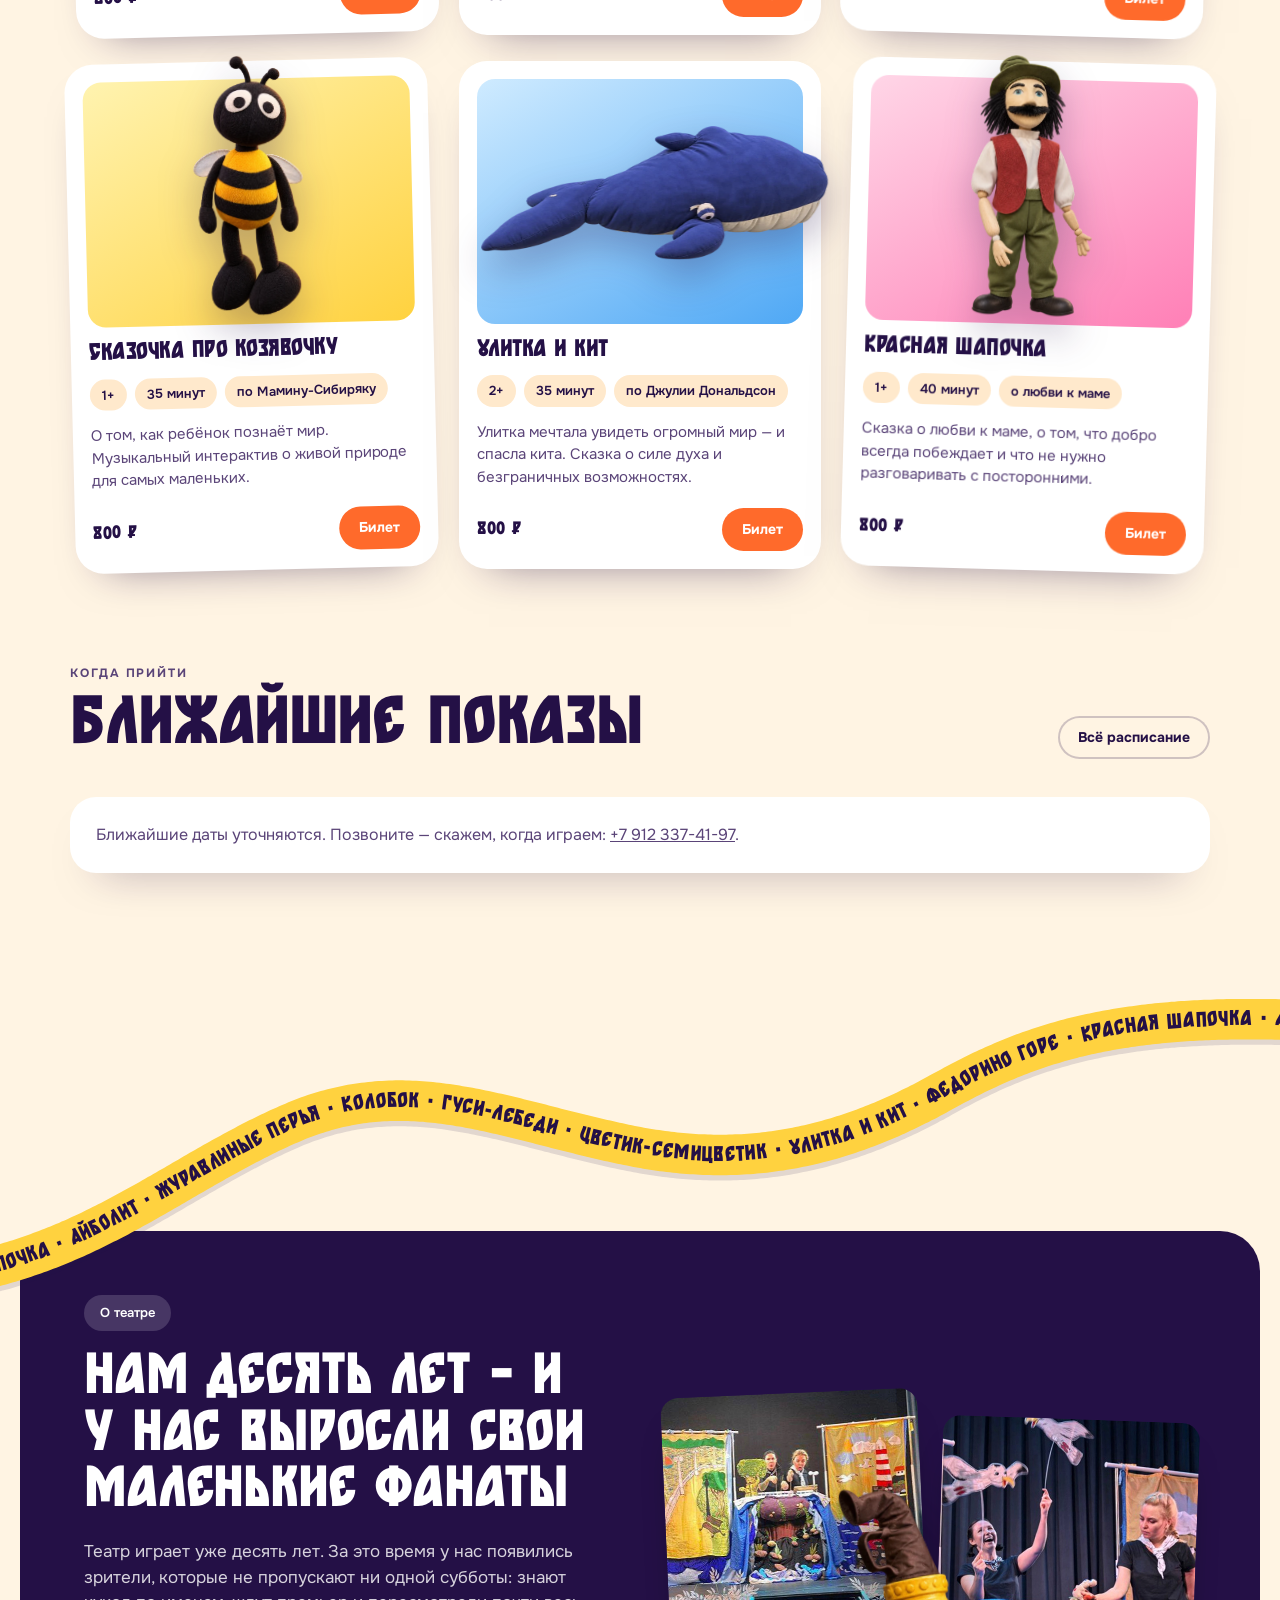
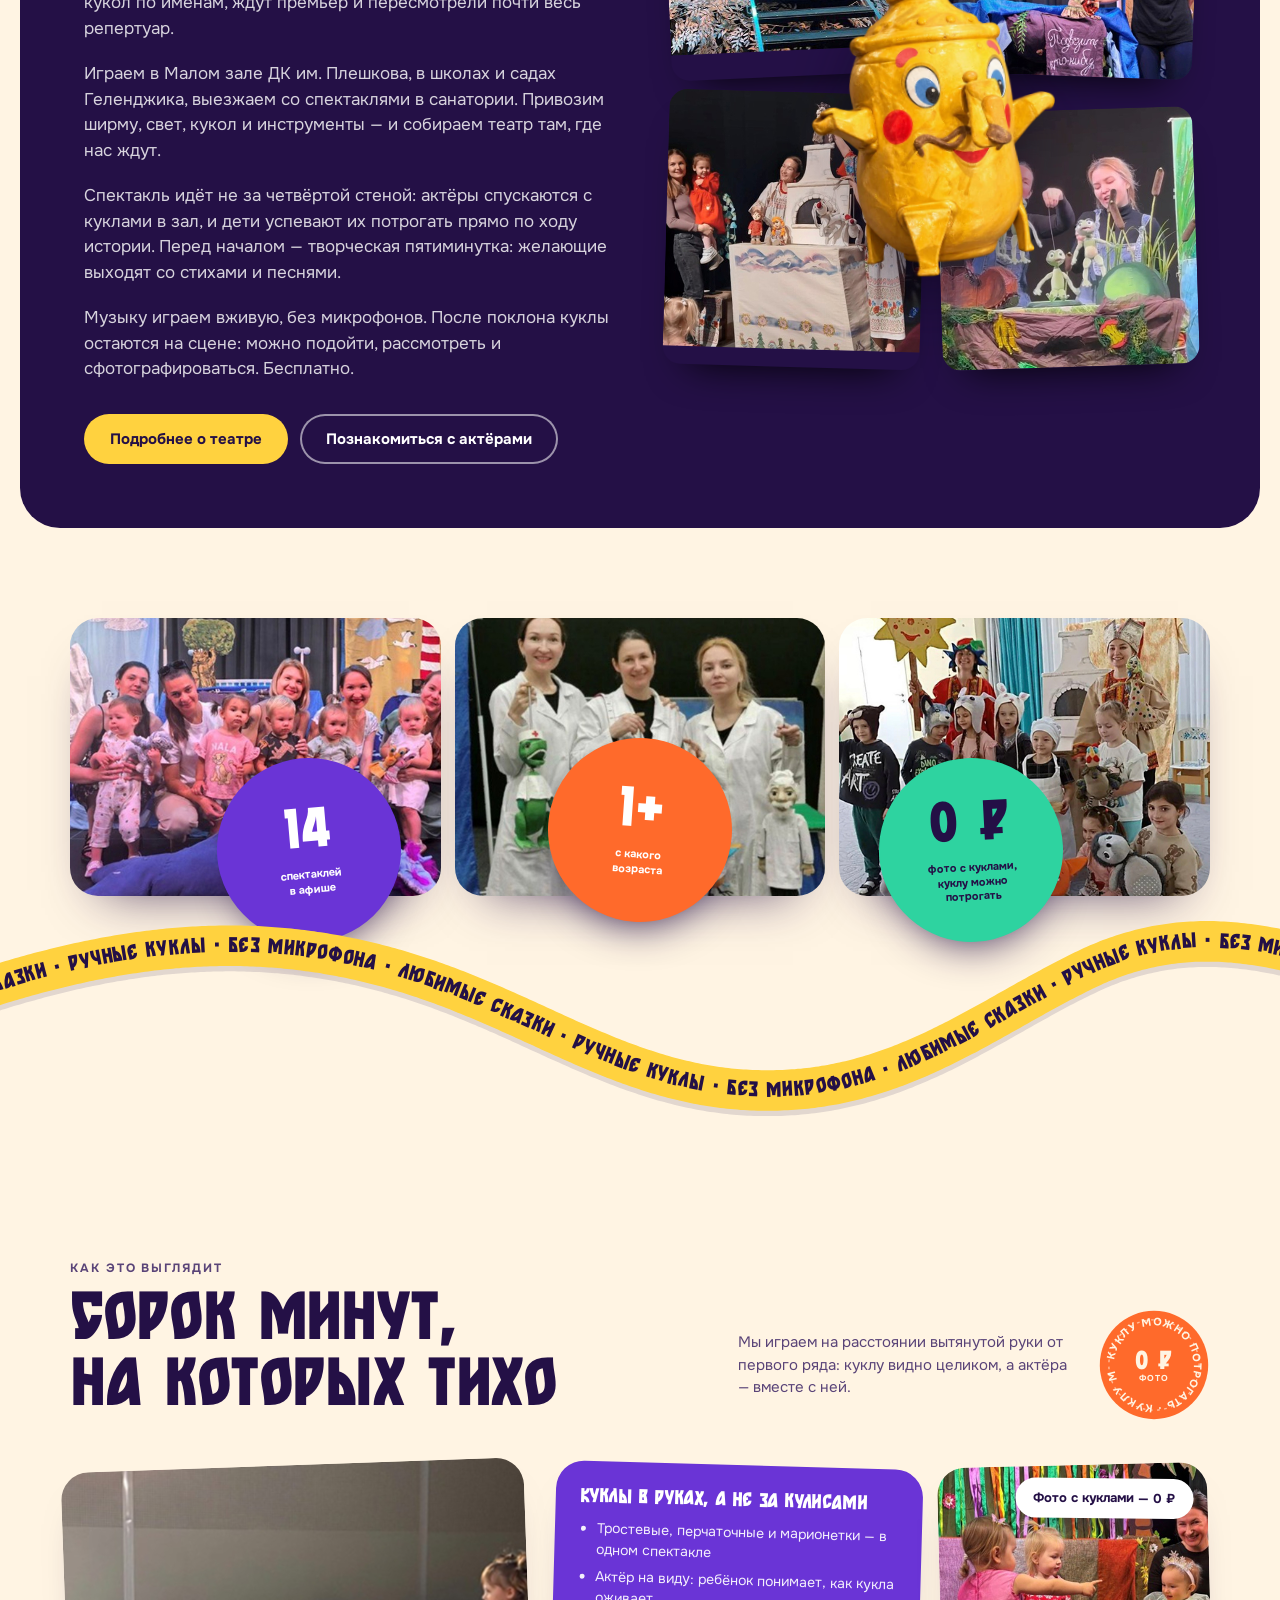
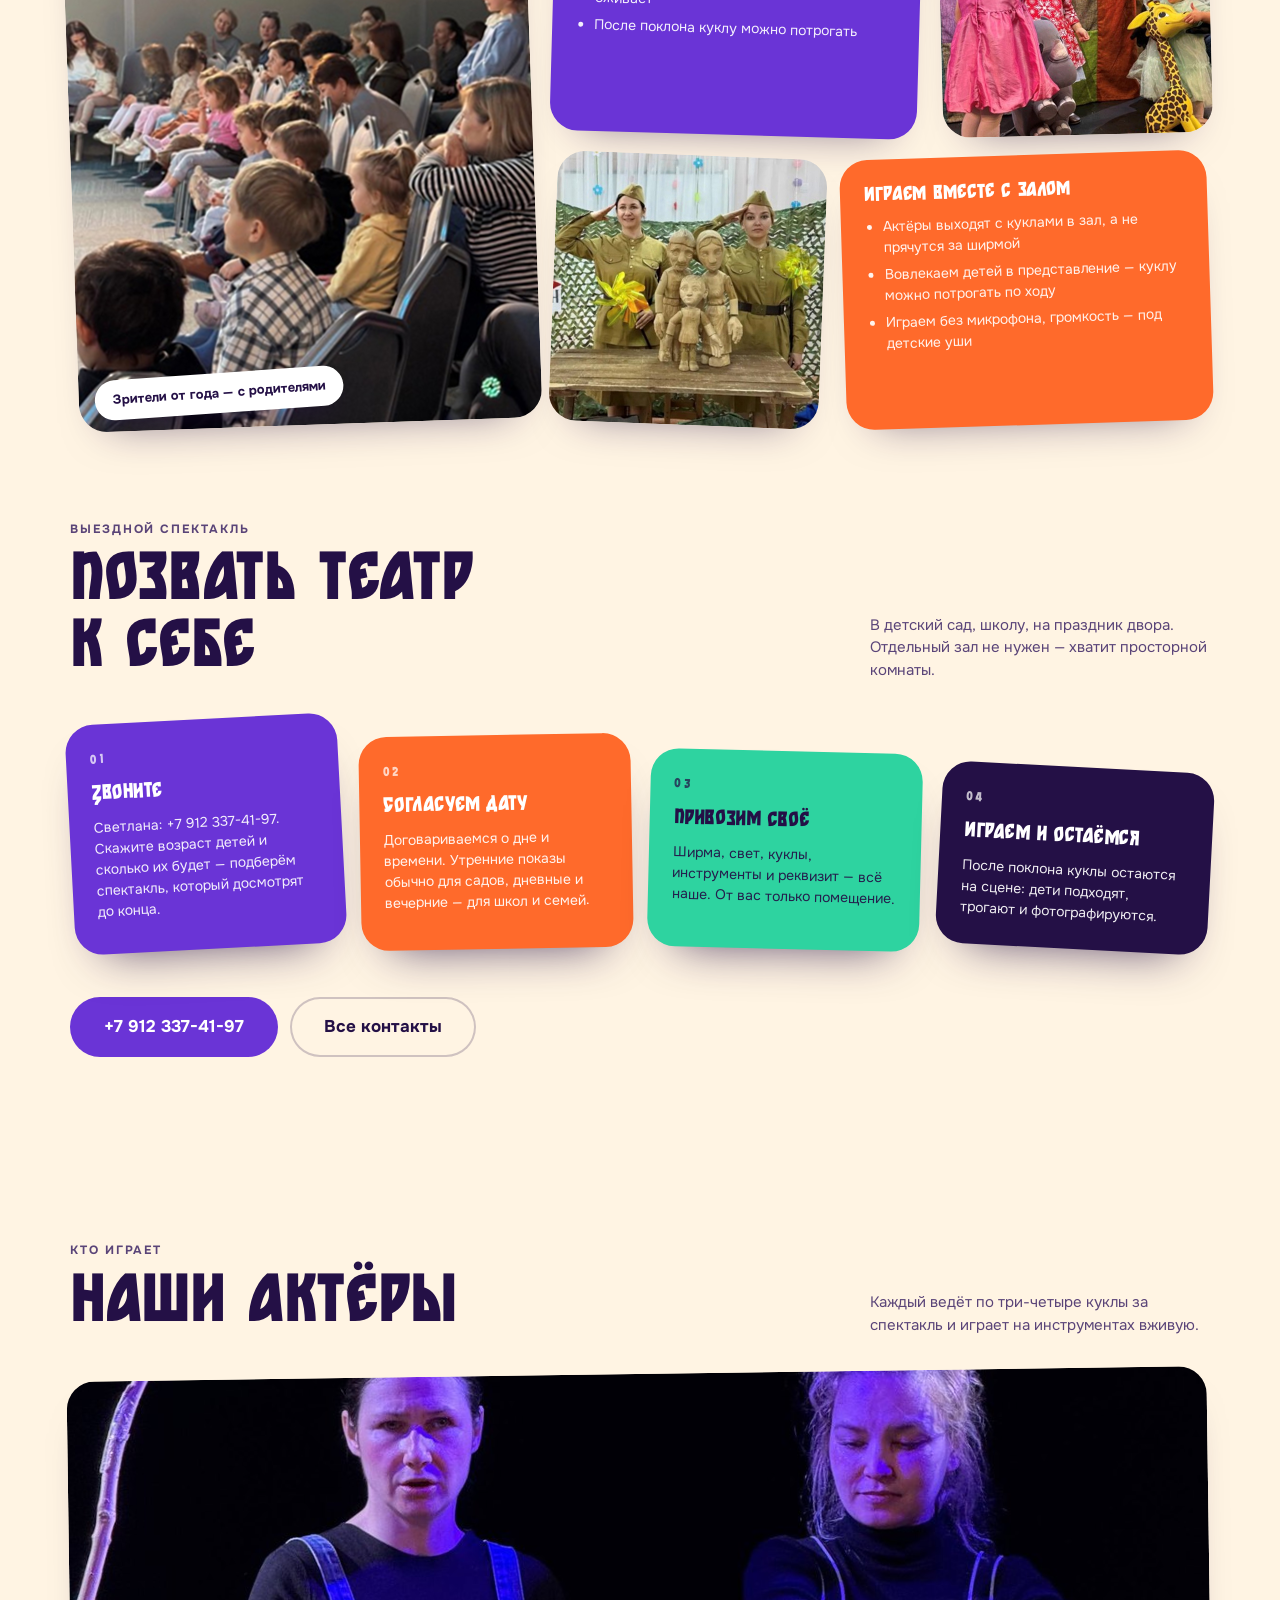
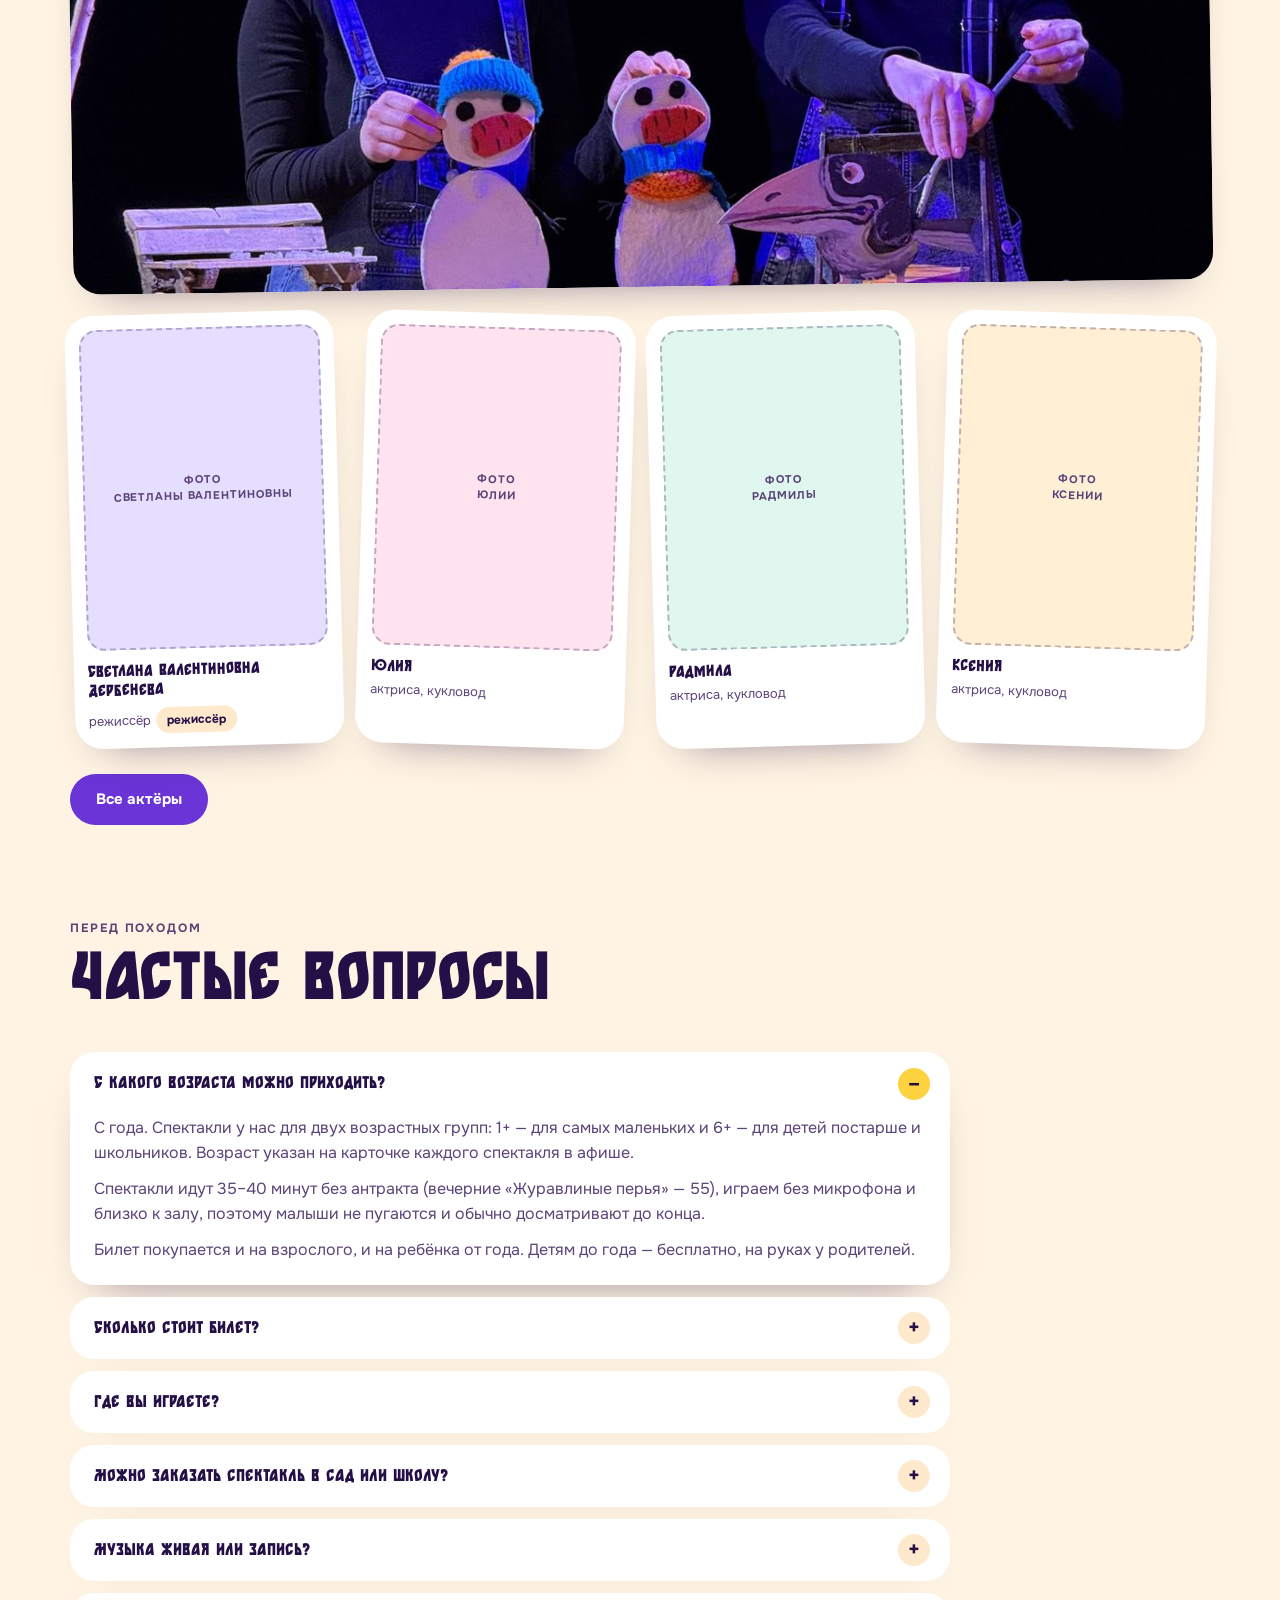
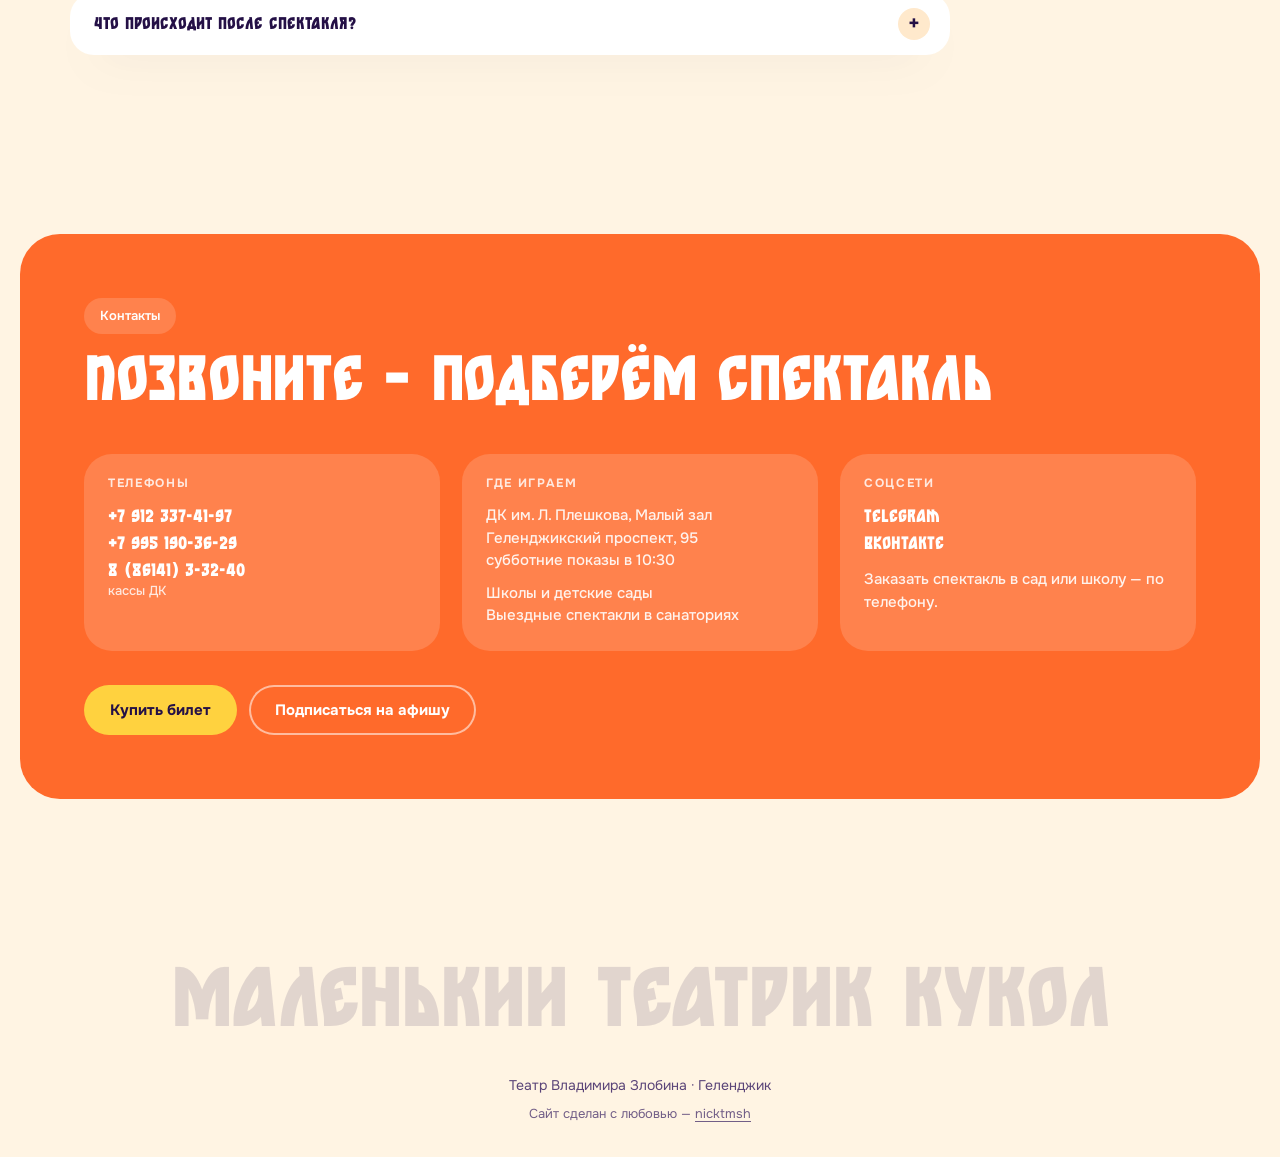
==== commit 18bced8a: "Правки по замечаниям: меню, страница событий, премьера, актёры - Меню: подсветка «Контакты» на главн" ====
--- a/index.html
+++ b/index.html
@@ -18,10 +18,11 @@
 
 <nav class="nav">
   <div class="nav-in">
-    <a class="brand" href="index.html">Маленький театрик кукол<span>Геленджик</span></a>
+    <a class="brand" href="index.html">Маленький театрик кукол<span>имени Владимира Злобина</span></a>
     <div class="nav-links">
       <a href="afisha.html">Афиша</a>
       <a href="raspisanie.html">Расписание</a>
+      <a href="sobytiya.html">События</a>
       <a href="o-teatre.html">О театре</a>
       <a href="aktery.html">Актёры</a>
       <a href="#contacts">Контакты</a>
@@ -38,9 +39,10 @@
   <nav class="nav-menu-links" aria-label="Разделы сайта">
       <a class="nav-menu-link c1" href="afisha.html">Афиша</a>
       <a class="nav-menu-link c2" href="raspisanie.html">Расписание</a>
-      <a class="nav-menu-link c3" href="o-teatre.html">О театре</a>
-      <a class="nav-menu-link c4" href="aktery.html">Актёры</a>
-      <a class="nav-menu-link c5" href="#contacts">Контакты</a>
+      <a class="nav-menu-link c3" href="sobytiya.html">События</a>
+      <a class="nav-menu-link c4" href="o-teatre.html">О театре</a>
+      <a class="nav-menu-link c5" href="aktery.html">Актёры</a>
+      <a class="nav-menu-link c6" href="#contacts">Контакты</a>
   </nav>
   <a class="nav-menu-phone" href="tel:+79123374197">+7 912 337-41-97</a>
   <img class="nav-menu-bird" src="assets/mascot/aybolit.webp" alt="" aria-hidden="true">
@@ -51,7 +53,7 @@
     <div>
       <span class="chip">Театр Владимира Злобина · Геленджик</span>
       <h1>Куклы, которые <em>говорят</em> с вашим ребёнком</h1>
-      <p class="hero-sub">Живая музыка, ручные куклы и сказки, которые дети смотрят молча, а потом пересказывают неделю. Играем по субботам в 10:30 в Малом зале ДК им. Л. Плешкова — для зрителей от года.</p>
+      <p class="hero-sub">Ручные куклы и сказки, которые дети смотрят молча, а потом пересказывают неделю. Играем по субботам в 10:30 в Малом зале ДК им. Л. Плешкова — для зрителей от года.</p>
       <div class="hero-cta">
         <a class="btn btn-yellow" href="#afisha">Смотреть афишу</a>
         <a class="btn btn-ghost" href="#about">Про театр</a>
@@ -138,8 +140,9 @@
     <div class="about-grid">
       <div>
         <span class="chip">О театре</span>
-        <h2 style="margin-top:18px">У нас нет своего здания — зато есть свой зритель</h2>
-        <p>Мы играем в Малом зале ДК им. Плешкова, на детской площадке «Город сказок», в школах и садах Геленджика. Привозим ширму, свет, кукол и инструменты — и собираем театр там, где нас ждут.</p>
+        <h2 style="margin-top:18px">Нам десять лет — и у нас выросли свои маленькие фанаты</h2>
+        <p>Театр играет уже десять лет. За это время у нас появились зрители, которые не пропускают ни одной субботы: знают кукол по именам, ждут премьер и пересмотрели почти весь репертуар.</p>
+        <p>Играем в Малом зале ДК им. Плешкова, в школах и садах Геленджика, выезжаем со спектаклями в санатории. Привозим ширму, свет, кукол и инструменты — и собираем театр там, где нас ждут.</p>
         <p>Спектакль идёт не за четвёртой стеной: актёры спускаются с куклами в зал, и дети успевают их потрогать прямо по ходу истории. Перед началом — творческая пятиминутка: желающие выходят со стихами и песнями.</p>
         <p>Музыку играем вживую, без микрофонов. После поклона куклы остаются на сцене: можно подойти, рассмотреть и сфотографироваться. Бесплатно.</p>
         <div class="hero-cta">
@@ -287,7 +290,7 @@
         <span class="eyebrow">Кто играет</span>
         <h2>Наши актёры</h2>
       </div>
-      <p class="sec-note">Каждая ведёт по три-четыре куклы за спектакль и играет на инструментах вживую.</p>
+      <p class="sec-note">Каждый ведёт по три-четыре куклы за спектакль и играет на инструментах вживую.</p>
     </div>
     <a class="troupe-photo" href="aktery.html">
       <img src="assets/photo/actors-shirma.jpg"
@@ -298,8 +301,8 @@
       <a class="actor" href="aktery.html">
         <div class="ph-p p4">Фото<br>Светланы Валентиновны</div>
         <b>Светлана Валентиновна Дербенева</b>
-        <small>художественный руководитель</small>
-        <span class="role">худрук</span>
+        <small>режиссёр</small>
+        <span class="role">режиссёр</span>
       </a>
       <a class="actor" href="aktery.html">
         <div class="ph-p p1">Фото<br>Юлии</div>
@@ -335,7 +338,8 @@
       <details open>
         <summary>С какого возраста можно приходить?</summary>
         <div class="answer">
-          <p>С года. Спектакли идут 35–40 минут без антракта (вечерние «Журавлиные перья» — 55), играем без микрофона и близко к залу, поэтому малыши не пугаются и обычно досматривают до конца.</p>
+          <p>С года. Спектакли у нас для двух возрастных групп: 1+ — для самых маленьких и 6+ — для детей постарше и школьников. Возраст указан на карточке каждого спектакля в афише.</p>
+          <p>Спектакли идут 35–40 минут без антракта (вечерние «Журавлиные перья» — 55), играем без микрофона и близко к залу, поэтому малыши не пугаются и обычно досматривают до конца.</p>
           <p>Билет покупается и на взрослого, и на ребёнка от года. Детям до года — бесплатно, на руках у родителей.</p>
         </div>
       </details>
@@ -348,7 +352,7 @@
       <details>
         <summary>Где вы играете?</summary>
         <div class="answer">
-          <p>Основная площадка — Малый зал ДК им. Л. Плешкова, Геленджикский проспект, 95: субботние показы в 10:30. Летом играем на детской площадке «Город сказок» и на фестивалях, в течение года — в школах и детских садах города.</p>
+          <p>Основная площадка — Малый зал ДК им. Л. Плешкова, Геленджикский проспект, 95: субботние показы в 10:30. Играем на фестивалях, в школах и детских садах города, выезжаем со спектаклями в санатории.</p>
         </div>
       </details>
       <details>
@@ -387,7 +391,7 @@
       <div class="c-card">
         <h3>Где играем</h3>
         <p class="plain">ДК им. Л. Плешкова, Малый зал<br>Геленджикский проспект, 95<br>субботние показы в 10:30</p>
-        <p class="plain" style="margin-top:10px">Площадка «Город сказок»<br>Школы и детские сады</p>
+        <p class="plain" style="margin-top:10px">Школы и детские сады<br>Выездные спектакли в санаториях</p>
       </div>
       <div class="c-card">
         <h3>Соцсети</h3>
--- a/assets/css/site.css
+++ b/assets/css/site.css
@@ -469,7 +469,6 @@
 }
 @media(max-width:620px){
   body{font-size:16px}
-  .nav-links{display:none}
   .cards,.c-grid,.other{grid-template-columns:1fr}
   .card,.actor,.mos,.collage figure,.gallery figure,.troupe-photo{transform:none}
   .troupe-photo img{aspect-ratio:3/2}
--- a/assets/css/blocks.css
+++ b/assets/css/blocks.css
@@ -330,7 +330,8 @@
 .nav-menu-link.c2{background:var(--mint)}
 .nav-menu-link.c3{background:var(--pink)}
 .nav-menu-link.c4{background:var(--sky)}
-.nav-menu-link.c5{background:var(--cream)}
+.nav-menu-link.c5{background:var(--orange)}
+.nav-menu-link.c6{background:var(--cream)}
 .nav-menu-phone{
   margin-top:24px;font-family:var(--disp);font-size:19px;color:var(--white);
   position:relative;z-index:2;
@@ -345,14 +346,81 @@
 }
 body.menu-open{overflow:hidden}
 
-@media(max-width:620px){
+/* шесть пунктов в строку не помещаются уже на планшете — там тоже бургер */
+@media(max-width:1080px){
+  .nav-links{display:none}
   .burger{display:block}
   /* кнопка билета прижата к правому краю, за ней бургер */
   .nav-in .btn-sm{margin-left:auto}
 }
-@media(min-width:621px){
+@media(min-width:1081px){
   .nav-menu{display:none}
 }
 @media(prefers-reduced-motion:reduce){
   .nav-menu{transition:none}
 }
+
+/* ═══ худрук на странице актёров: карточка на две колонки ═══ */
+.crew-card.is-lead{grid-column:1 / -1;grid-template-columns:minmax(0,240px) minmax(0,1fr);transform:rotate(-.5deg)}
+.crew-card.is-lead:hover{transform:rotate(0deg) translateY(-5px)}
+.crew-card.is-lead h3{font-size:clamp(26px,2.6vw,34px)}
+.crew-card.is-lead p{font-size:16px;max-width:60ch}
+/* после широкой карточки чередуем наклон заново */
+.crew-card.is-lead ~ .crew-card:nth-child(even){transform:rotate(-1deg)}
+.crew-card.is-lead ~ .crew-card:nth-child(odd){transform:rotate(1.2deg)}
+.crew-card.is-lead ~ .crew-card:hover{transform:rotate(0deg) translateY(-5px)}
+
+/* ═══ скоро премьера: текст + плейсхолдеры кадров ═══ */
+.premiere{display:grid;grid-template-columns:minmax(0,1fr) minmax(0,1.35fr);gap:26px;align-items:stretch}
+.premiere-card{
+  background:var(--violet);color:var(--white);border-radius:var(--r-l);padding:clamp(24px,3vw,36px);
+  display:flex;flex-direction:column;gap:14px;transform:rotate(-1deg);box-shadow:var(--shadow-card);
+}
+.premiere-card .chip{align-self:flex-start;background:var(--yellow);color:var(--ink)}
+.premiere-card h3{font-size:clamp(24px,2.4vw,32px);line-height:1.1}
+.premiere-card p{font-size:15px;line-height:1.55;opacity:.92}
+.premiere-card ul{margin:0;padding-left:18px;font-size:15px;line-height:1.6}
+.premiere-shots{display:grid;grid-template-columns:repeat(2,minmax(0,1fr));gap:18px}
+.premiere-shots figure{margin:0;background:var(--white);border-radius:var(--r-m);padding:10px;box-shadow:var(--shadow-card);transition:transform .22s}
+.premiere-shots figure:nth-child(odd){transform:rotate(1.4deg)}
+.premiere-shots figure:nth-child(even){transform:rotate(-1.2deg)}
+.premiere-shots figure:hover{transform:rotate(0deg) translateY(-5px)}
+.shot-ph{
+  aspect-ratio:4/3;border-radius:calc(var(--r-m) - 6px);display:grid;place-items:center;text-align:center;padding:12px;
+  border:2px dashed rgba(36,16,70,.28);font-size:11px;font-weight:700;letter-spacing:.08em;
+  text-transform:uppercase;color:var(--ink-2);line-height:1.5;
+}
+.shot-ph img{width:100%;height:100%;object-fit:cover;border-radius:inherit}
+.premiere-shots figcaption{padding:10px 4px 2px;font-size:13px;font-weight:700;color:var(--ink-2)}
+
+/* ═══ события ═══ */
+.events{display:grid;grid-template-columns:repeat(3,minmax(0,1fr));gap:26px}
+.event{
+  background:var(--white);border-radius:var(--r-l);padding:12px 12px 22px;box-shadow:var(--shadow-card);
+  display:flex;flex-direction:column;transition:transform .22s;
+}
+.event:nth-child(odd){transform:rotate(-1deg)}
+.event:nth-child(even){transform:rotate(1.2deg)}
+.event:hover{transform:rotate(0deg) translateY(-5px)}
+.event-photo{margin:0;border-radius:var(--r-m);overflow:hidden;aspect-ratio:4/3;background:var(--cream-2)}
+.event-photo img{width:100%;height:100%;object-fit:cover}
+.event time{
+  align-self:flex-start;margin:16px 10px 0;border-radius:999px;padding:6px 14px;
+  font-size:13px;font-weight:700;background:var(--yellow);
+}
+.event:nth-child(3n+2) time{background:var(--mint)}
+.event:nth-child(3n) time{background:var(--pink)}
+.event h3{margin:12px 10px 0;font-size:21px;line-height:1.15}
+.event p{margin:10px 10px 0;font-size:15px;color:var(--ink-2);line-height:1.55}
+
+@media(max-width:980px){
+  .premiere{grid-template-columns:1fr}
+  .events{grid-template-columns:repeat(2,minmax(0,1fr))}
+}
+@media(max-width:620px){
+  .crew-card.is-lead{grid-template-columns:1fr;transform:none}
+  .crew-card.is-lead ~ .crew-card:nth-child(n){transform:none}
+  .premiere-card,.premiere-shots figure,.event{transform:none}
+  .premiere-shots{grid-template-columns:1fr 1fr;gap:12px}
+  .events{grid-template-columns:1fr}
+}
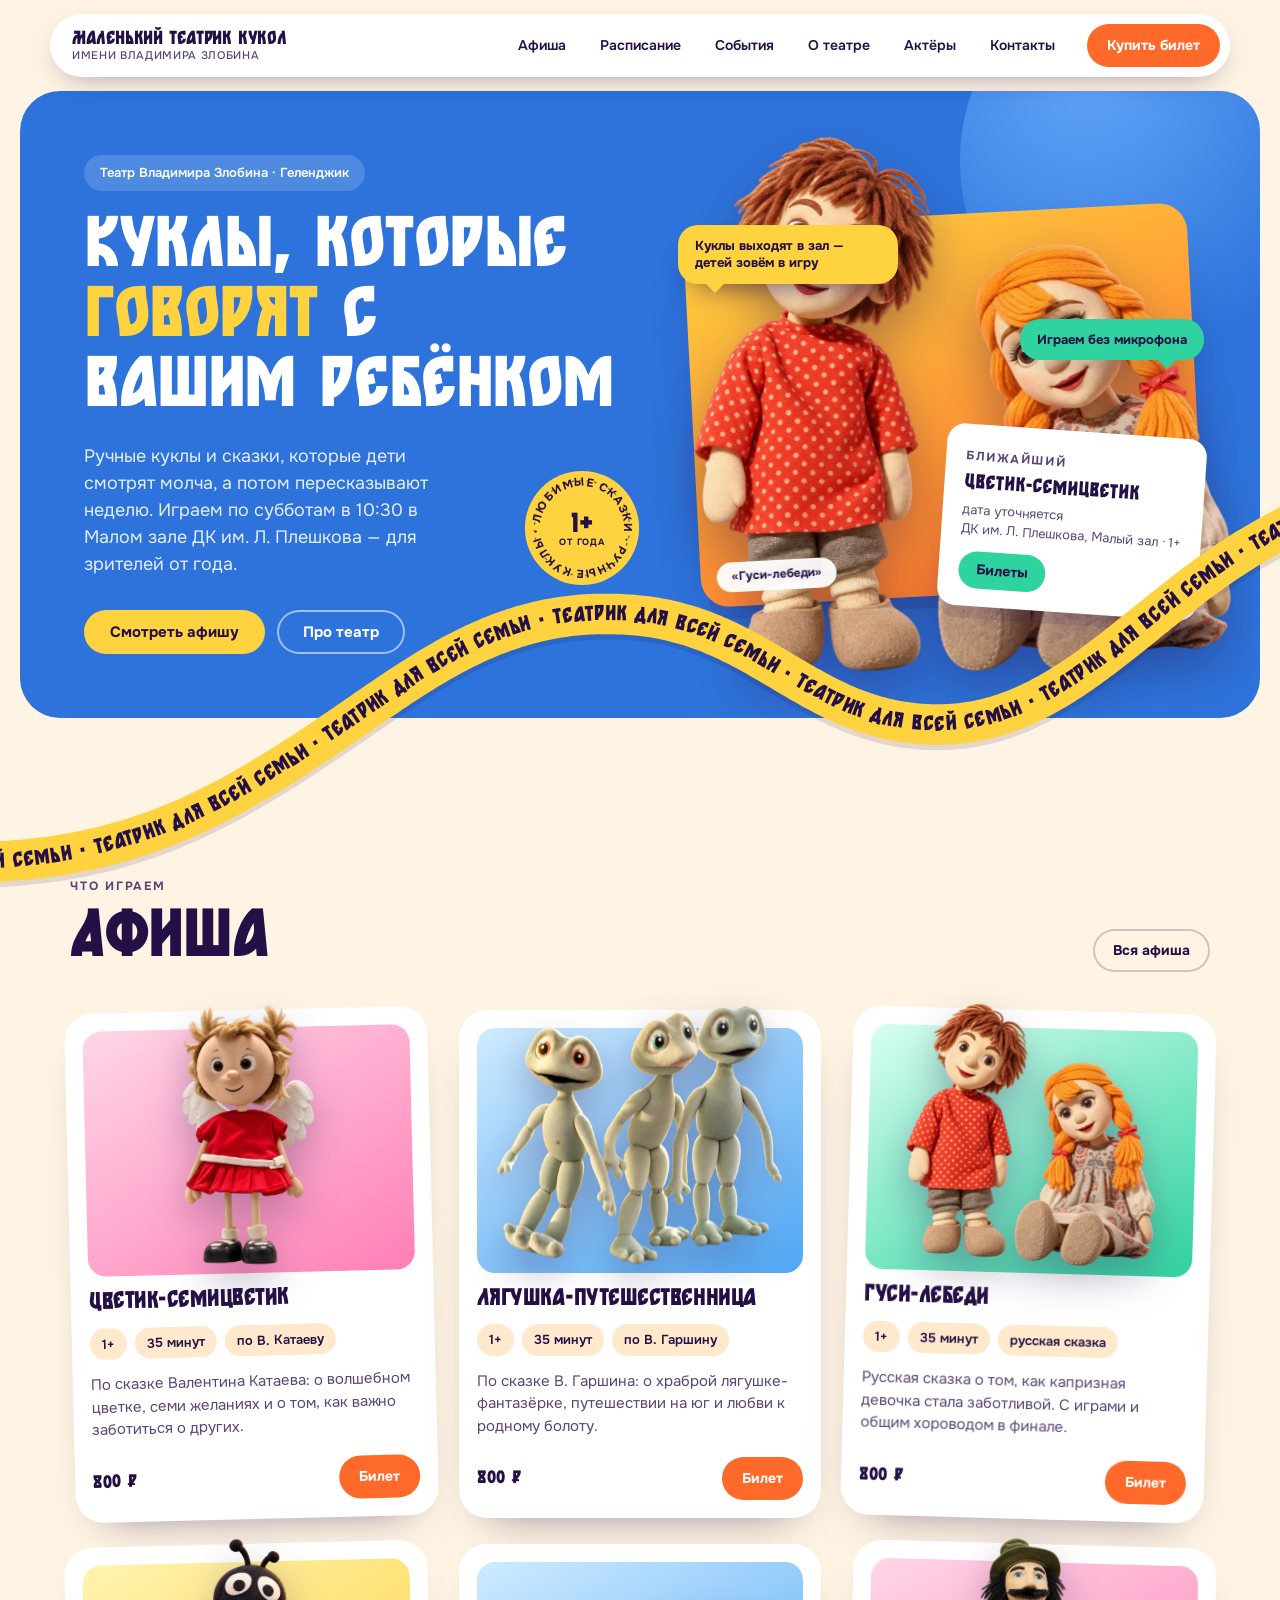
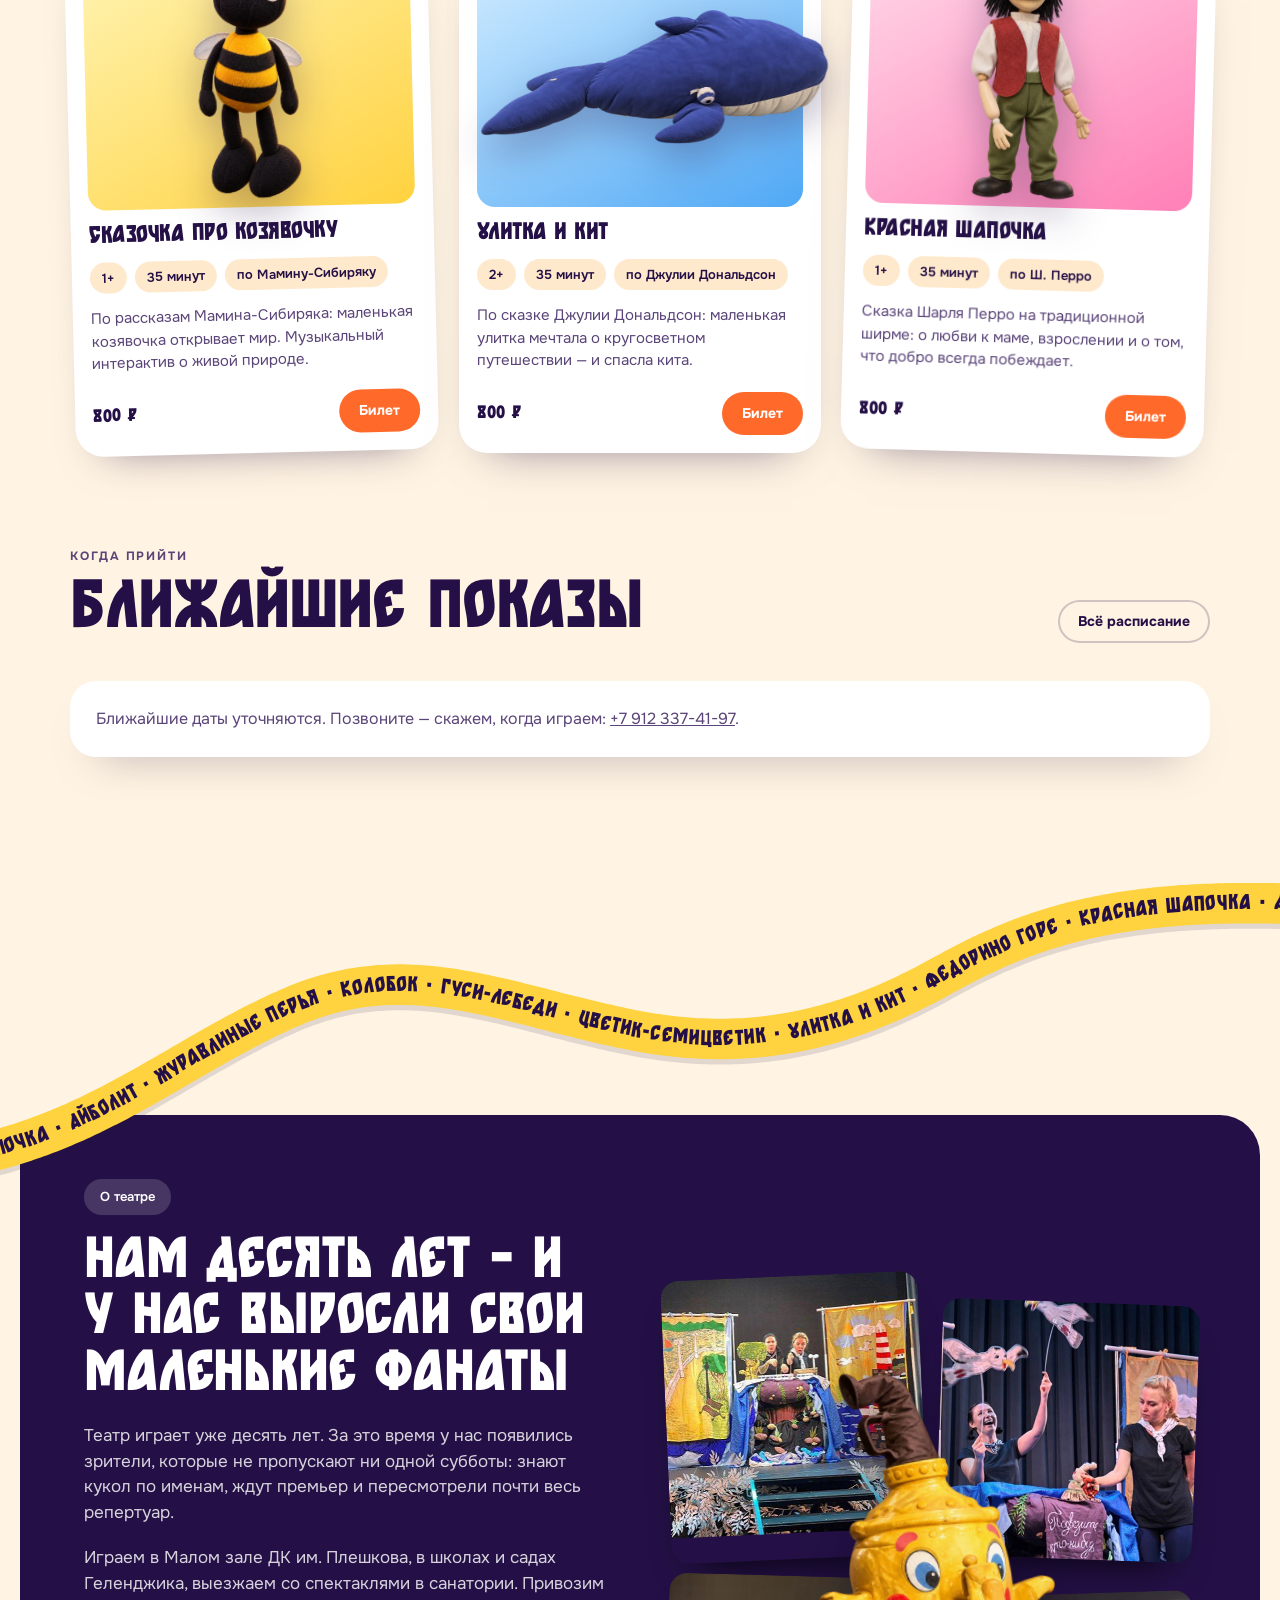
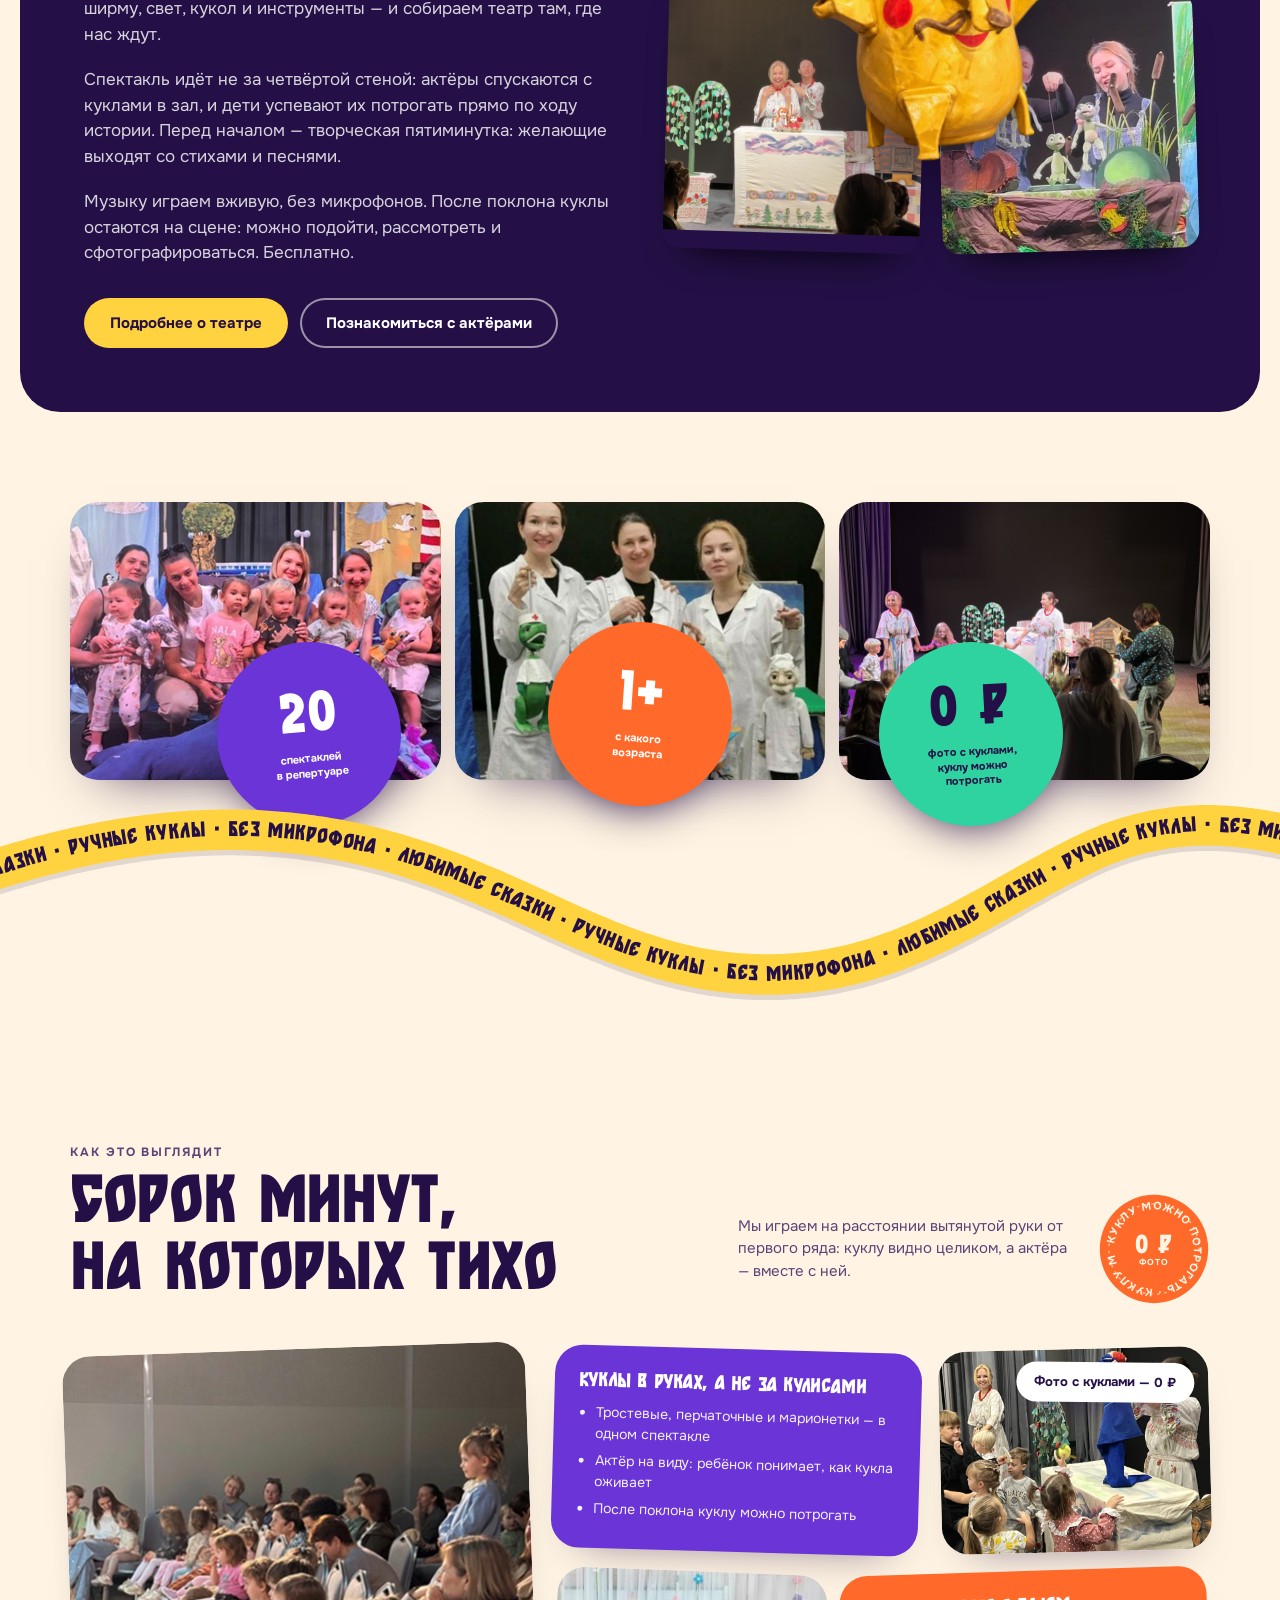
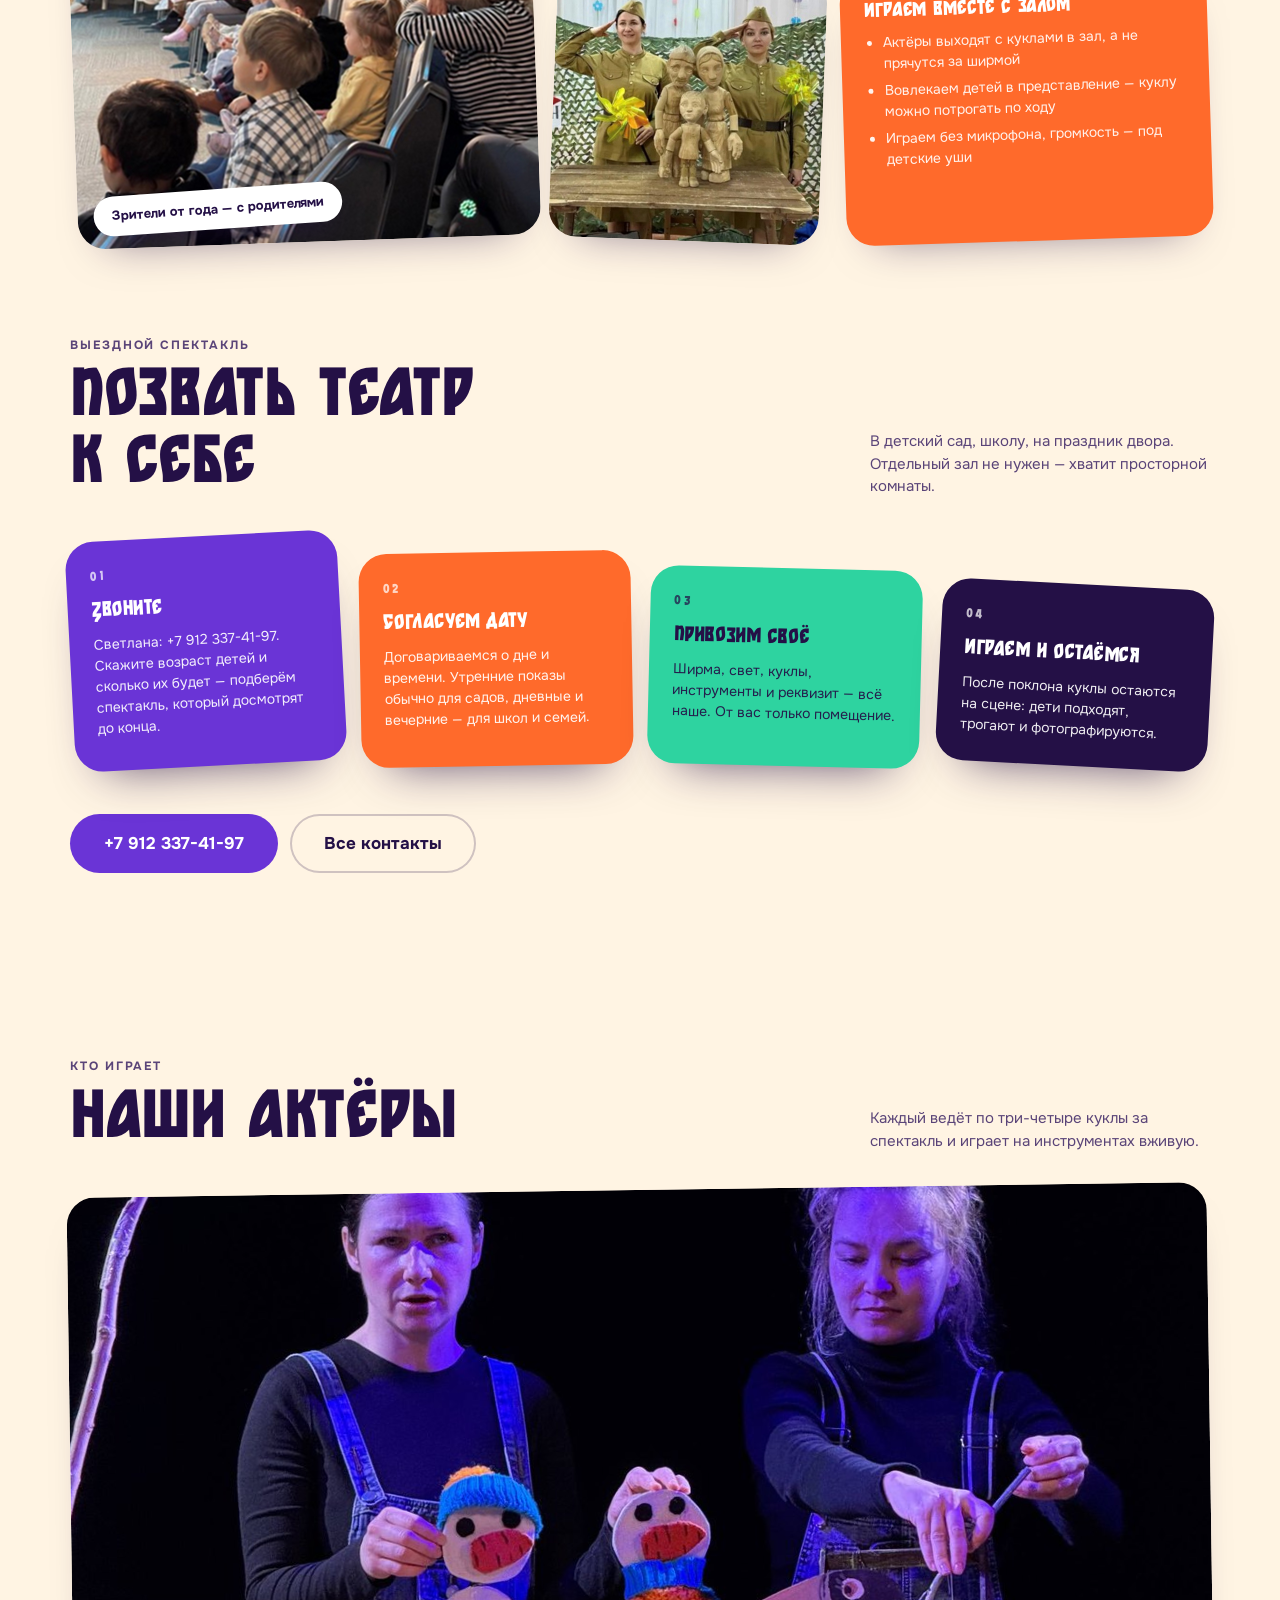
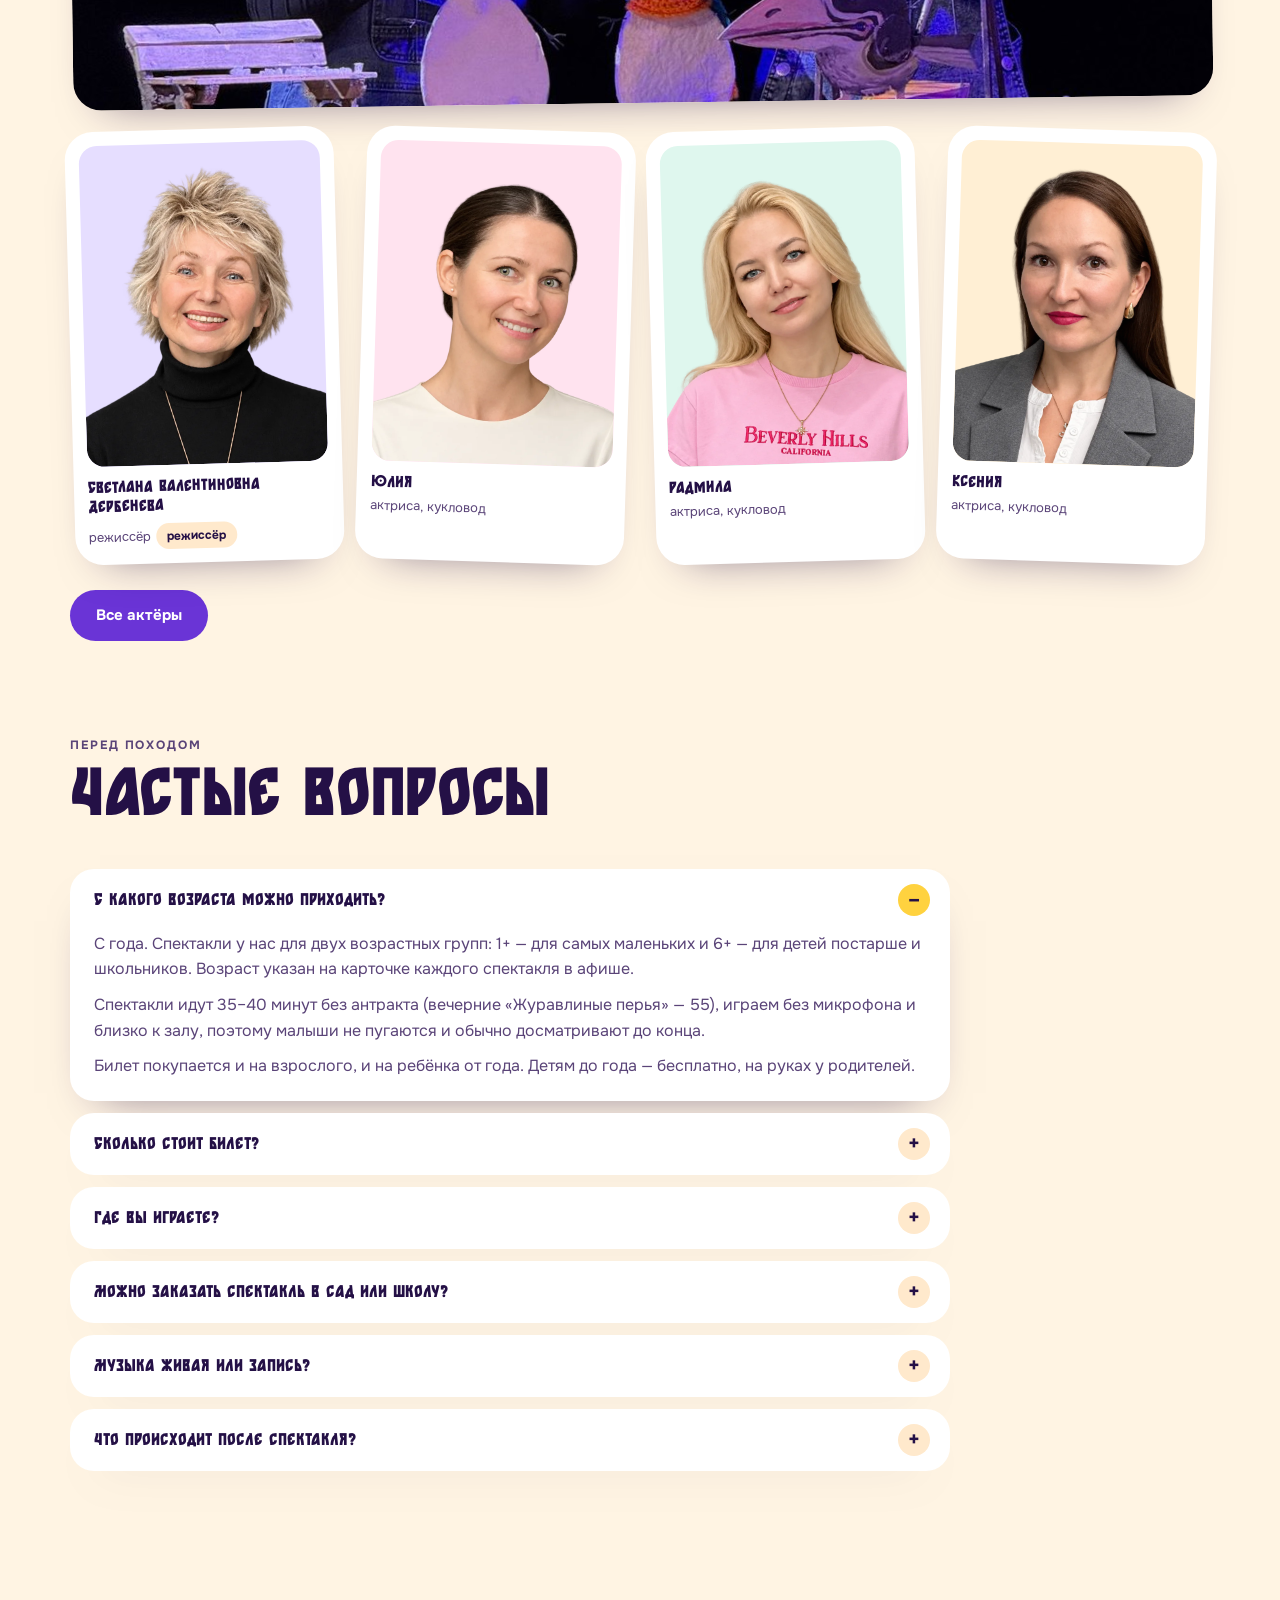
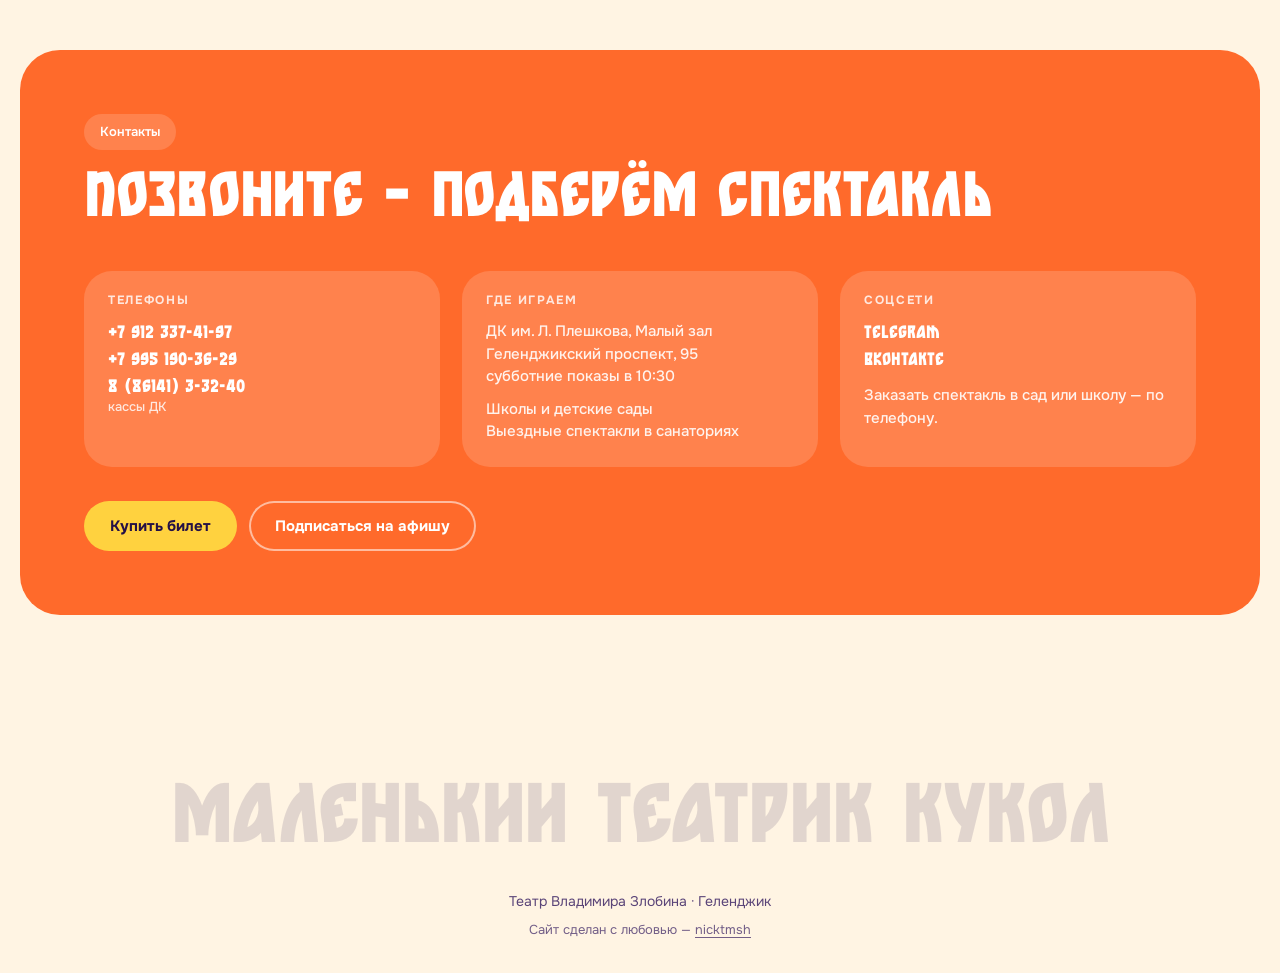
==== commit 3ad823b6: "Голубой hero, афиша ближе, фото актёров и «Гусей-лебедей», новые аннотации - главная: hero голубой, " ====
--- a/index.html
+++ b/index.html
@@ -81,7 +81,7 @@
 </header>
 
 <!-- жёлтая лента: объём и перехлёст строит assets/js/ribbon.js -->
-<div class="ribbon" data-ribbon data-phrase="театрик для всей семьи" aria-hidden="true">
+<div class="ribbon ribbon-home" data-ribbon data-phrase="театрик для всей семьи" aria-hidden="true">
   <svg viewBox="0 0 1200 420" role="presentation">
     <defs>
       <path id="ribbonPath" d="M -100 384 C 90 402, 192 346, 300 274 C 396 210, 470 144, 598 156 C 720 168, 764 264, 890 258 C 1002 252, 1072 148, 1182 86 C 1238 54, 1272 42, 1310 32"></path>
@@ -153,7 +153,7 @@
       <div class="collage">
         <figure><img src="assets/photo/scene-shirma.jpg" alt="Сцена с расписными ширмами и куклами" loading="lazy"></figure>
         <figure><img src="assets/photo/seagulls.jpg" alt="Актрисы ведут марионеток-чаек" loading="lazy"></figure>
-        <figure><img src="assets/photo/russian-tale.jpg" alt="Сцена русской сказки с печкой" loading="lazy"></figure>
+        <figure><img src="assets/photo/gusi-scene.jpg" alt="Сцена спектакля «Гуси-лебеди»: ширма, избушка и яблоня" loading="lazy"></figure>
         <figure><img src="assets/photo/frogs.jpg" alt="Куклы-лягушки на марионеточных нитях" loading="lazy"></figure>
               <img class="about-mascot" src="assets/mascot/fedorino-gore.webp"
              alt="Кукла самовара из спектакля «Федорино горе»">
@@ -164,14 +164,14 @@
   <div class="wrap">
     <div class="factband">
       <div class="factband-stats">
-        <div class="stat"><b>14</b><span>спектаклей<br>в афише</span></div>
+        <div class="stat"><b>20</b><span>спектаклей<br>в репертуаре</span></div>
         <div class="stat"><b>1+</b><span>с какого<br>возраста</span></div>
         <div class="stat"><b>0 ₽</b><span>фото с куклами,<br>куклу можно<br>потрогать</span></div>
       </div>
       <div class="factband-photos">
         <figure><img src="assets/photo/kids-whale.jpg" alt="Зрители фотографируются с большой куклой кита" loading="lazy"></figure>
         <figure><img src="assets/photo/doctors.jpg" alt="Актрисы в белых халатах с куклами" loading="lazy"></figure>
-        <figure><img src="assets/photo/kids-costumes.jpg" alt="Дети в костюмах на сцене вместе с актрисами" loading="lazy"></figure>
+        <figure><img src="assets/photo/gusi-khorovod.jpg" alt="Дети водят хоровод с актрисами после спектакля «Гуси-лебеди»" loading="lazy"></figure>
       </div>
     </div>
   </div>
@@ -227,7 +227,7 @@
         </ul>
       </div>
       <div class="mos m3">
-        <img src="assets/photo/kids-giraffe.jpg" alt="Дети рассматривают кукол после спектакля" loading="lazy">
+        <img src="assets/photo/kids-puppets.jpg" alt="Дети трогают кукол после спектакля «Гуси-лебеди»" loading="lazy">
         <span class="bubble b2">Фото с куклами — 0 ₽</span>
       </div>
       <div class="mos m4">
@@ -299,23 +299,23 @@
     </a>
     <div class="troupe">
       <a class="actor" href="aktery.html">
-        <div class="ph-p p4">Фото<br>Светланы Валентиновны</div>
+        <div class="ph-p p4 has-photo"><img src="assets/photo/actors/svetlana.webp" alt="Светлана Валентиновна Дербенева, режиссёр театра" loading="lazy"></div>
         <b>Светлана Валентиновна Дербенева</b>
         <small>режиссёр</small>
         <span class="role">режиссёр</span>
       </a>
       <a class="actor" href="aktery.html">
-        <div class="ph-p p1">Фото<br>Юлии</div>
+        <div class="ph-p p1 has-photo"><img src="assets/photo/actors/yulia.webp" alt="Юлия, актриса театра" loading="lazy"></div>
         <b>Юлия</b>
         <small>актриса, кукловод</small>
       </a>
       <a class="actor" href="aktery.html">
-        <div class="ph-p p2">Фото<br>Радмилы</div>
+        <div class="ph-p p2 has-photo"><img src="assets/photo/actors/radmila.webp" alt="Радмила, актриса театра" loading="lazy"></div>
         <b>Радмила</b>
         <small>актриса, кукловод</small>
       </a>
       <a class="actor" href="aktery.html">
-        <div class="ph-p p3">Фото<br>Ксении</div>
+        <div class="ph-p p3 has-photo"><img src="assets/photo/actors/ksenia.webp" alt="Ксения, актриса театра" loading="lazy"></div>
         <b>Ксения</b>
         <small>актриса, кукловод</small>
       </a>
--- a/assets/css/site.css
+++ b/assets/css/site.css
@@ -21,6 +21,8 @@
   --mint:#2ED3A0;
   --pink:#FF7FB6;
   --sky:#4FA8F5;
+  --blue:#2D73DB;
+  --blue-l:#5FA4F7;
   --cream:#FFF4E3;
   --cream-2:#FFE9CC;
   --ink:#241046;
@@ -94,7 +96,7 @@
 
 /* ── герой ── */
 .hero{
-  background:var(--violet);color:var(--white);border-radius:var(--r-l);
+  background:var(--blue);color:var(--white);border-radius:var(--r-l);
   /* растём вместе с окном, но не шире --bleed-max, дальше — по центру */
   width:min(var(--bleed-max),calc(100% - 40px));margin-inline:auto;
   padding:clamp(34px,5vw,64px);
@@ -102,7 +104,7 @@
 }
 .hero::after{
   content:"";position:absolute;right:-120px;top:-140px;width:420px;height:420px;border-radius:50%;
-  background:radial-gradient(circle at 30% 30%,var(--violet-l),transparent 70%);pointer-events:none;
+  background:radial-gradient(circle at 30% 30%,var(--blue-l),transparent 70%);pointer-events:none;
 }
 .hero-grid{position:relative;z-index:2;display:grid;grid-template-columns:minmax(0,1.05fr) minmax(0,.95fr);gap:clamp(28px,4vw,56px);align-items:center}
 .chip{display:inline-flex;align-items:center;gap:8px;background:rgba(255,255,255,.16);border-radius:999px;padding:8px 16px;font-size:13px;font-weight:600}
@@ -197,6 +199,9 @@
   margin-top:clamp(-280px,-17vw,-110px);margin-bottom:clamp(-140px,-7vw,-46px);
   pointer-events:none;
 }
+/* главная: лента плотнее садится на героя и подтягивает афишу вверх */
+.ribbon-home{margin-top:clamp(-340px,-21vw,-130px)}
+.ribbon-home + #afisha{padding-top:clamp(44px,5vw,80px)}
 .ribbon-mid{margin-top:clamp(-250px,-15vw,-96px);margin-bottom:clamp(-110px,-6vw,-34px)}
 /* лента с названиями: сверху почти не заходит, снизу ложится на блок */
 .ribbon-titles{margin-top:clamp(-150px,-8vw,-44px);margin-bottom:clamp(-230px,-13vw,-90px)}
@@ -469,6 +474,8 @@
 }
 @media(max-width:620px){
   body{font-size:16px}
+  /* лента на мобильном фиксированной высоты — сильнее подтягиваем афишу */
+  .ribbon-home{margin-bottom:-120px}
   .cards,.c-grid,.other{grid-template-columns:1fr}
   .card,.actor,.mos,.collage figure,.gallery figure,.troupe-photo{transform:none}
   .troupe-photo img{aspect-ratio:3/2}
@@ -497,3 +504,7 @@
   .bubble{white-space:normal}
 }
 @media(prefers-reduced-motion:reduce){*{transition:none!important;animation:none!important}}
+
+/* портреты актёров: вырезаны без фона, подложка — цвет карточки */
+.ph-p.has-photo,.crew-photo.has-photo{padding:0;border:0;align-items:end}
+.ph-p.has-photo img,.crew-photo.has-photo img{object-fit:cover;object-position:50% 0}
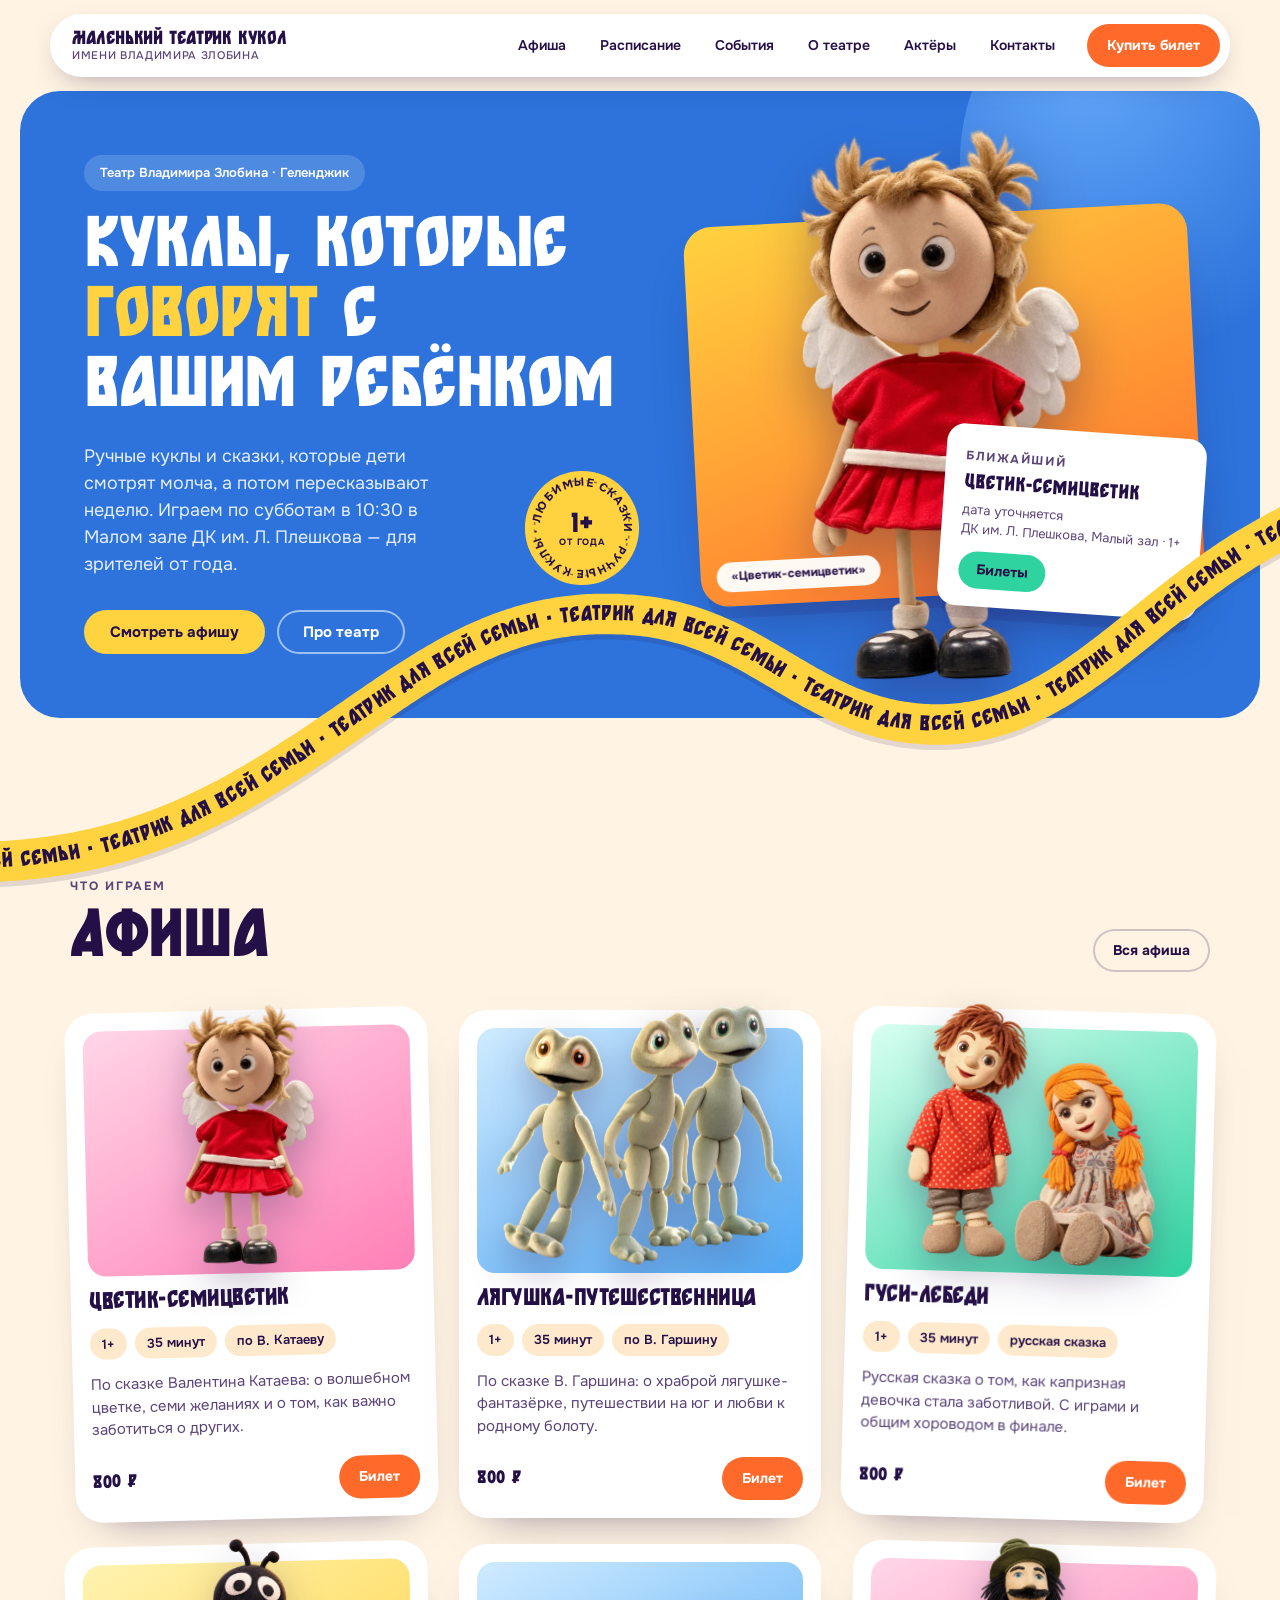
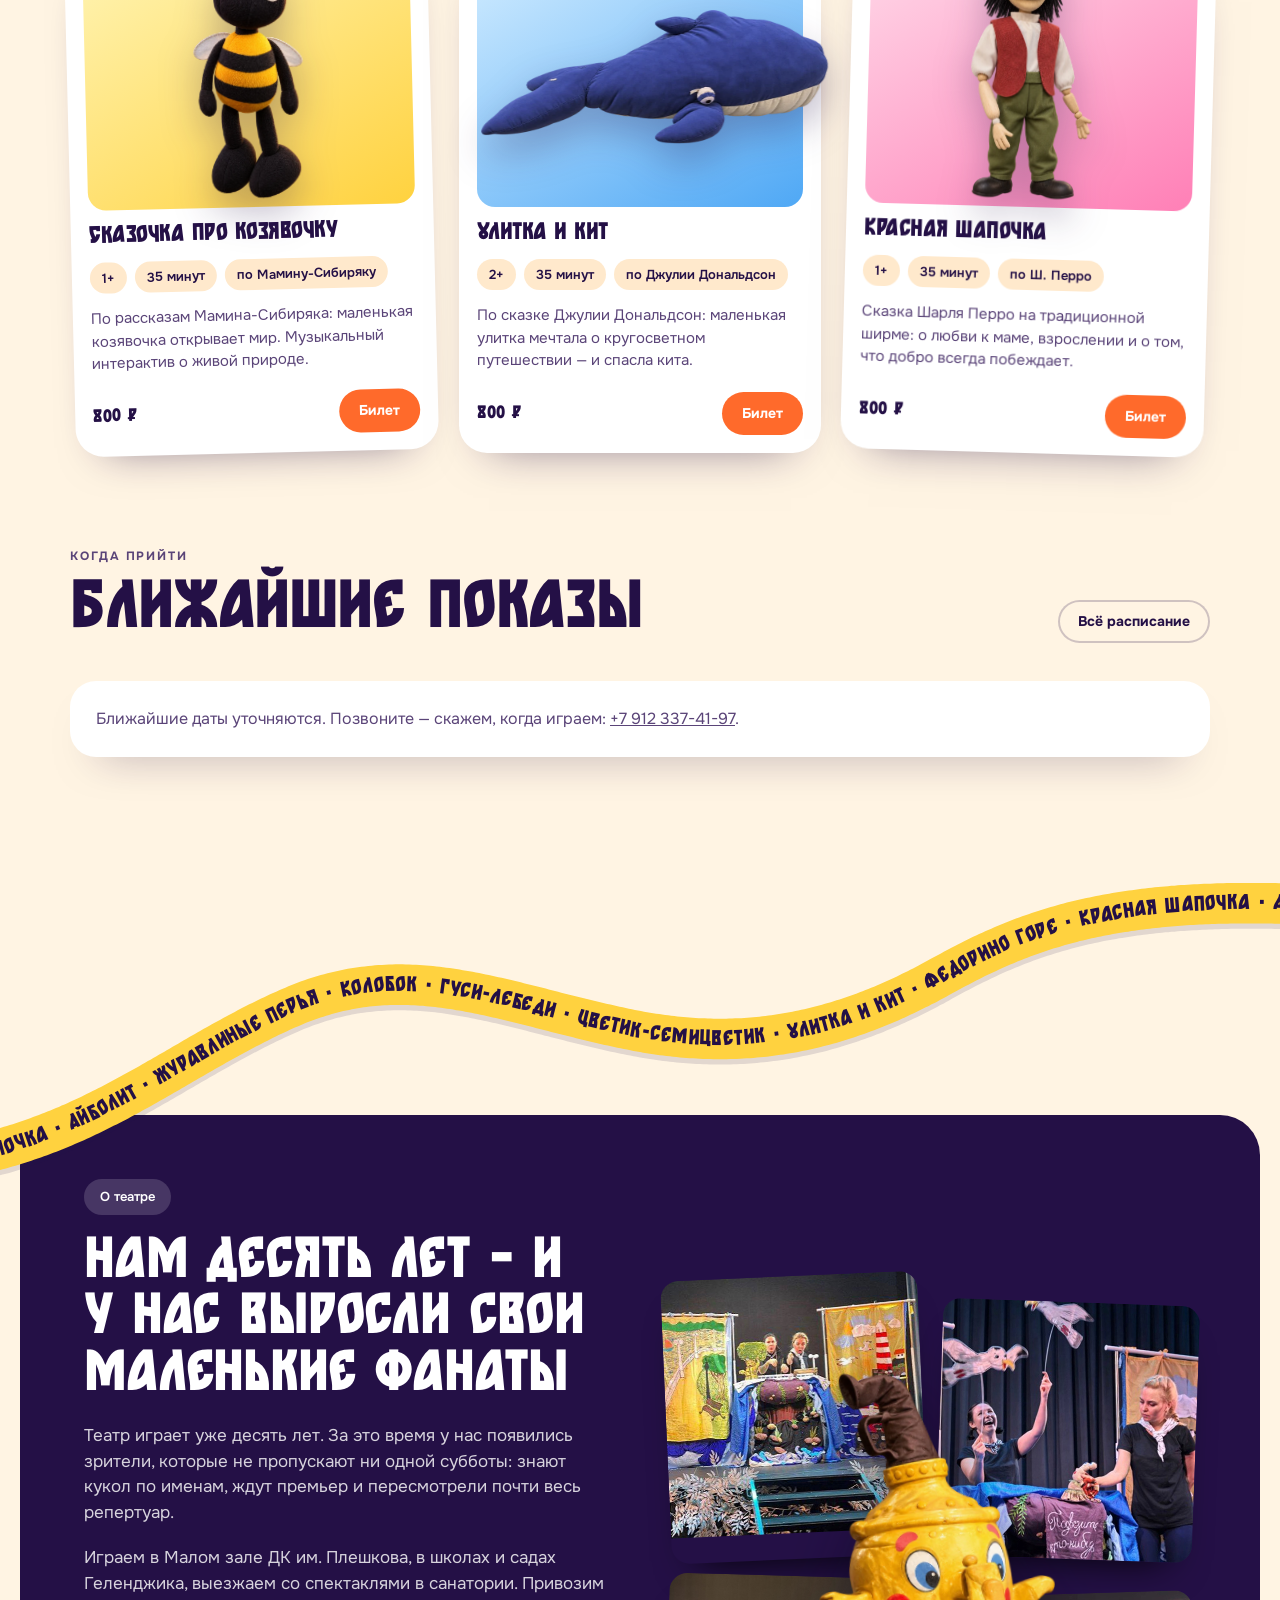
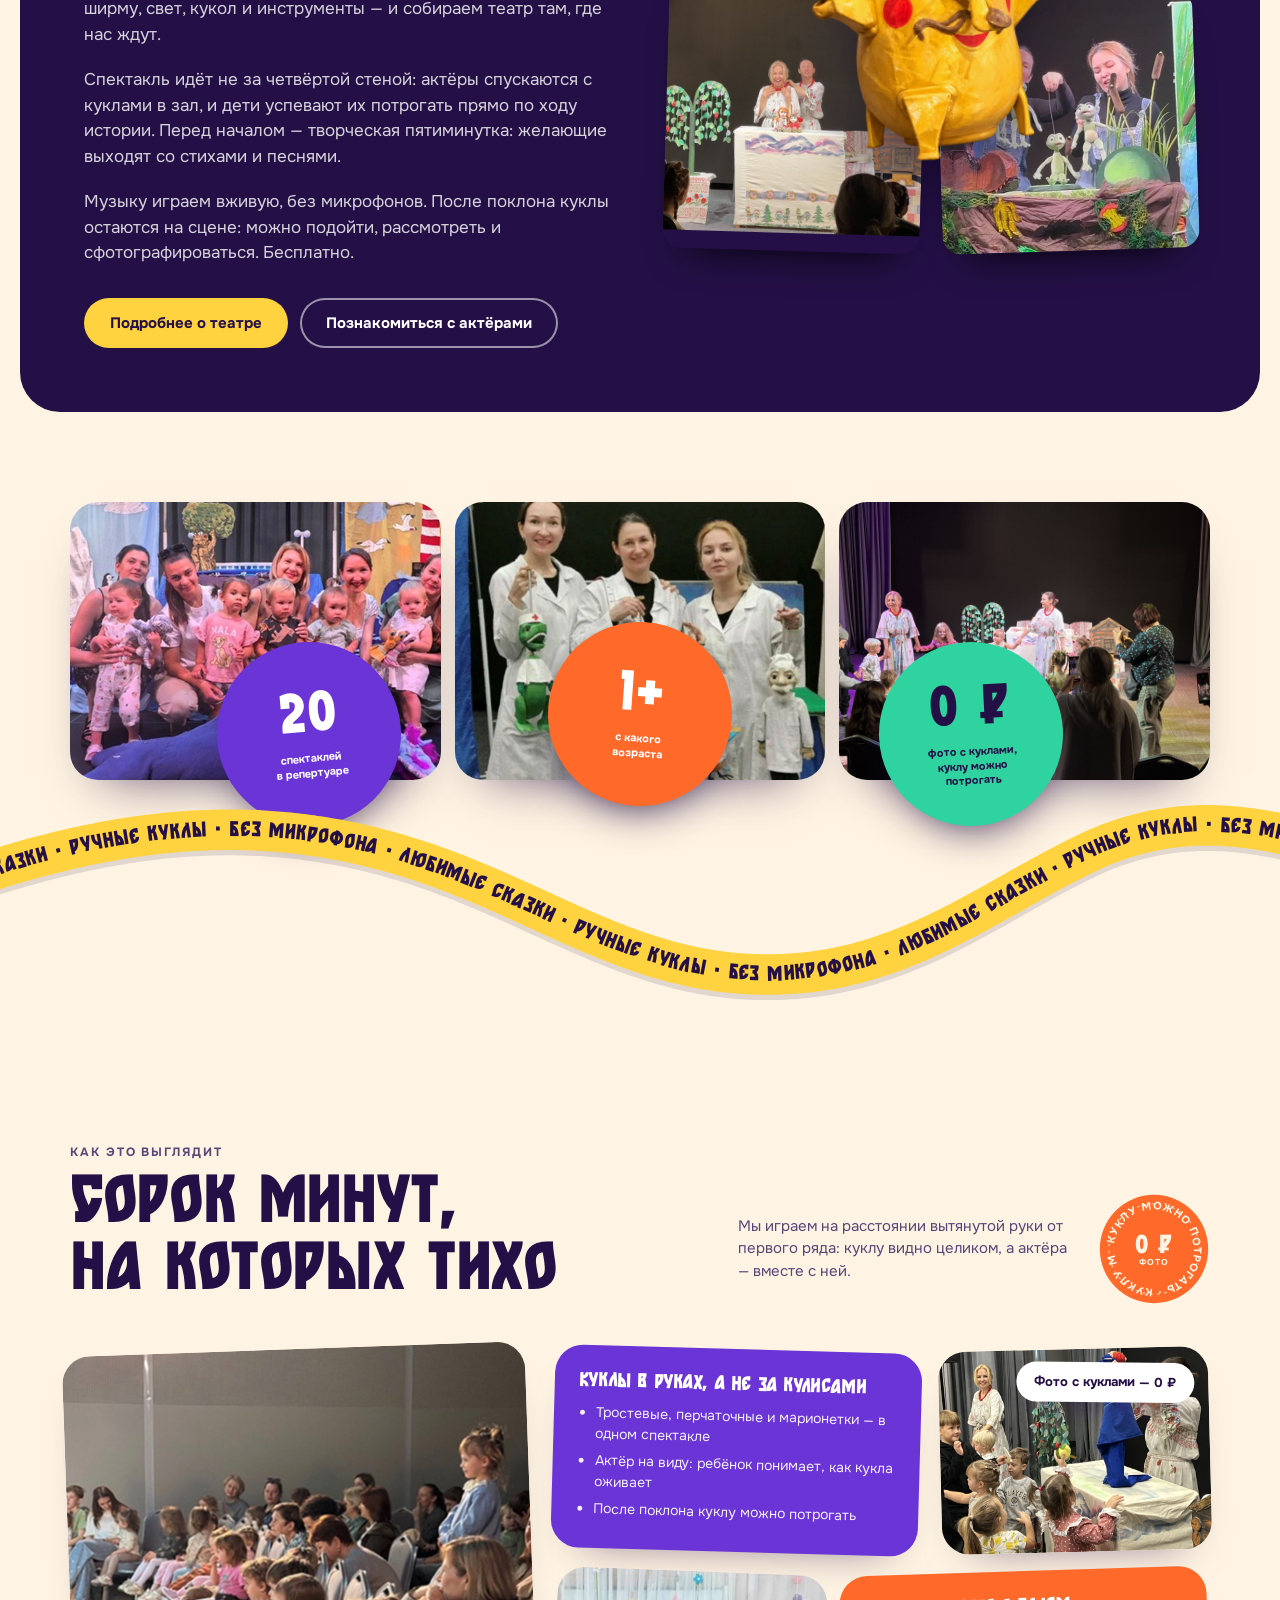
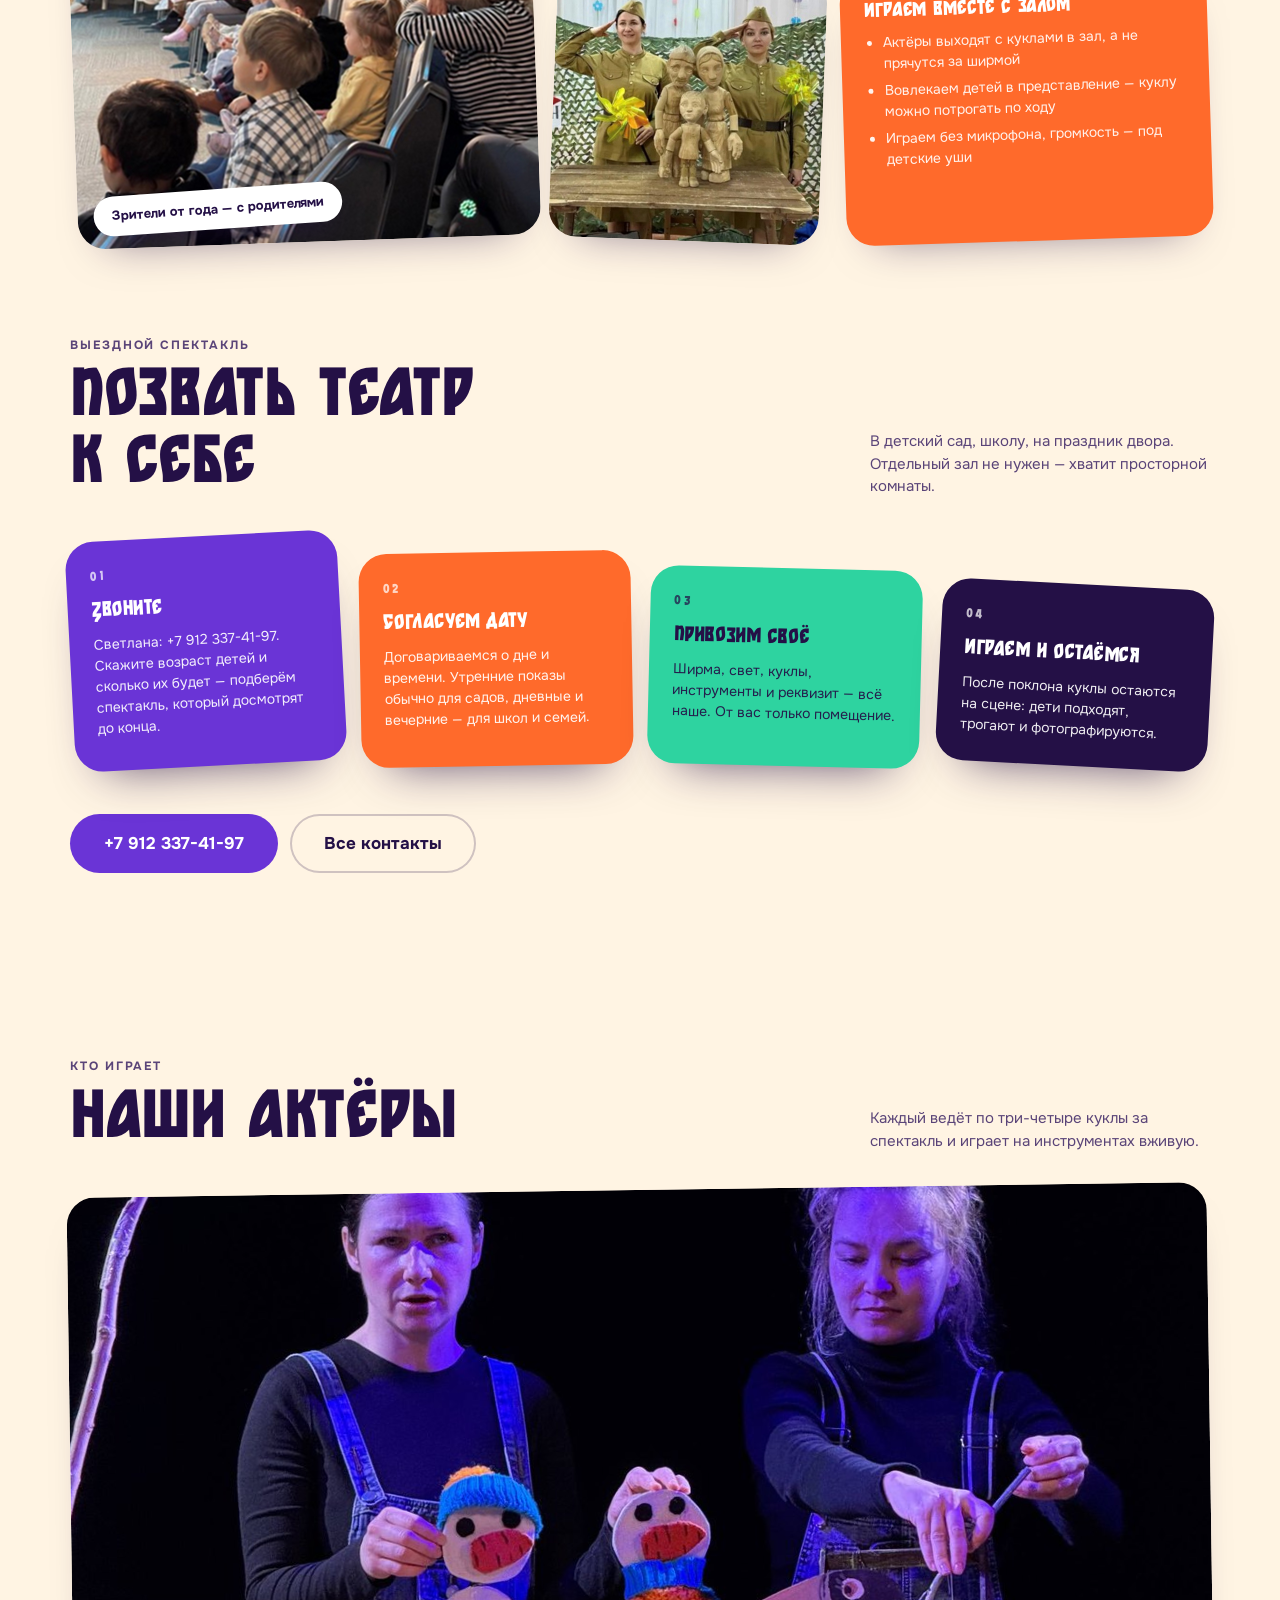
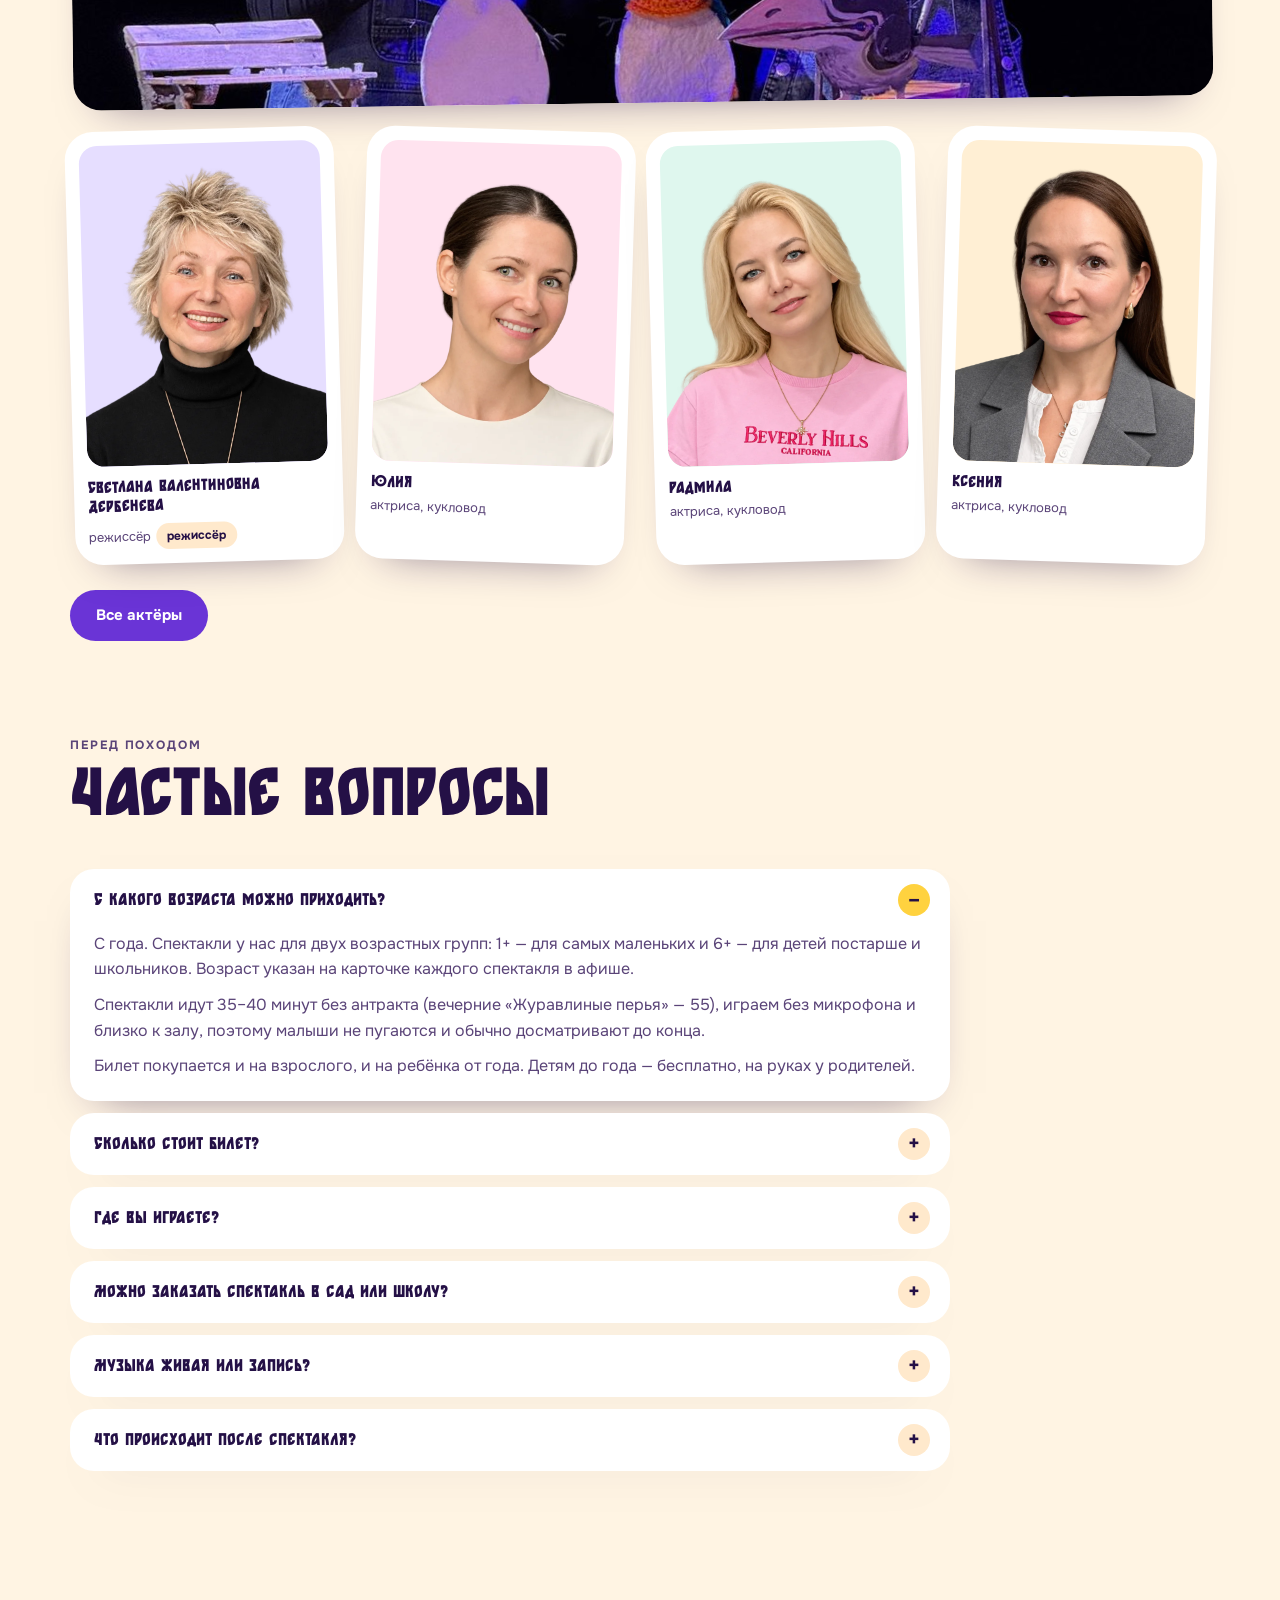
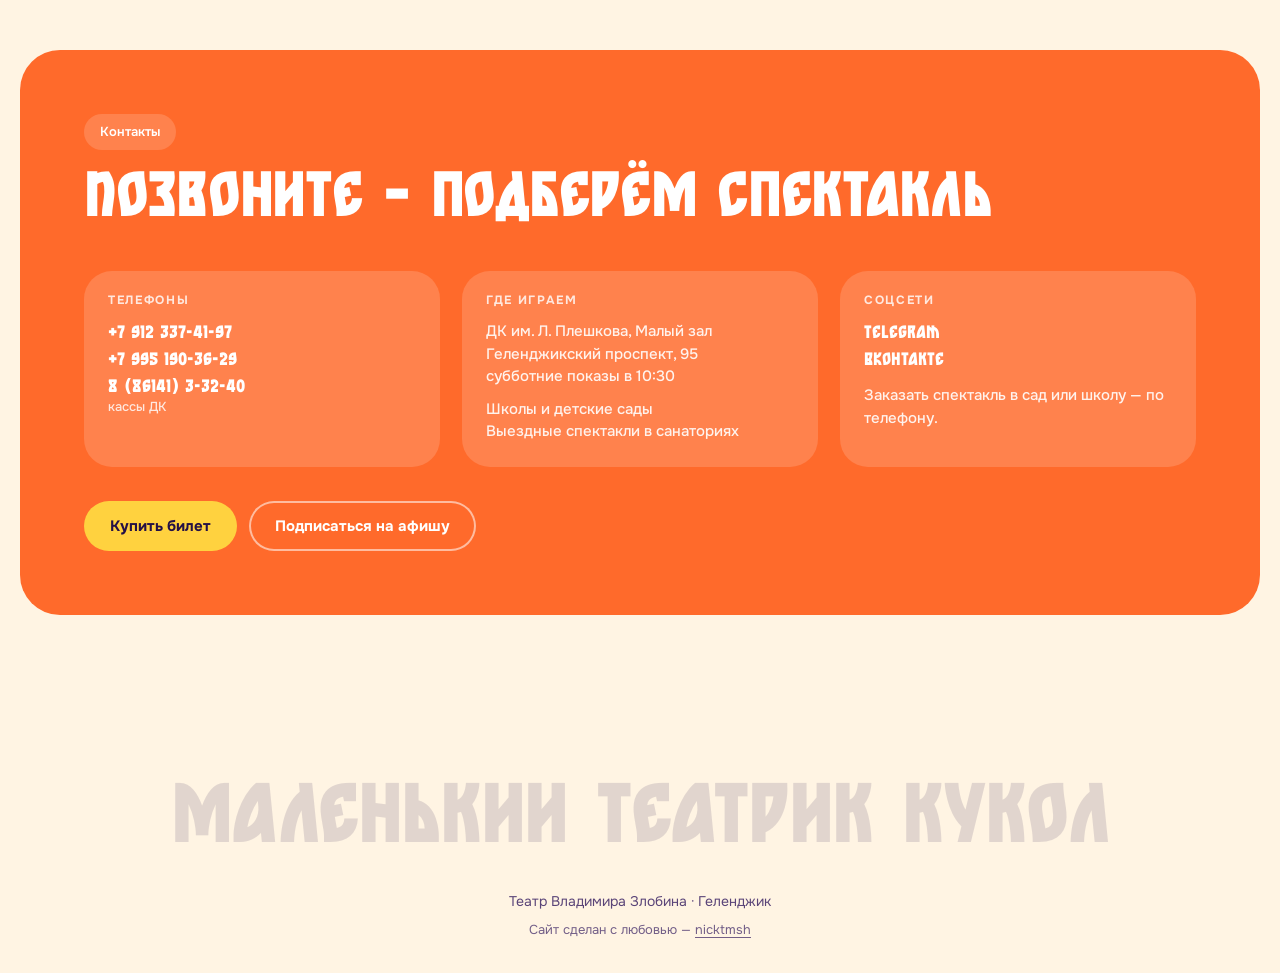
==== commit 9bc3e3de: "Убраны облачка, перекрывавшие куклу в hero главной Co-Authored-By: Claude Opus 5.5 <noreply@anthropi" ====
--- a/index.html
+++ b/index.html
@@ -73,8 +73,6 @@
       <div class="mascot hero-mascot" data-mascot-rotator data-interval="5500">
         <noscript><img src="assets/mascot/krasnaya-shapochka-volk.webp" alt="Кукла волка из спектакля «Красная шапочка»"></noscript>
       </div>
-      <div class="say say-yellow say-bl say-b">Куклы выходят в зал — детей зовём в игру</div>
-      <div class="say say-mint say-br say-c">Играем без микрофона</div>
       <div class="ticket" id="heroTicket"></div>
     </div>
   </div>
--- a/assets/css/site.css
+++ b/assets/css/site.css
@@ -507,4 +507,5 @@
 
 /* портреты актёров: вырезаны без фона, подложка — цвет карточки */
 .ph-p.has-photo,.crew-photo.has-photo{padding:0;border:0;align-items:end}
-.ph-p.has-photo img,.crew-photo.has-photo img{object-fit:cover;object-position:50% 0}
+/* фон прозрачный, поэтому вписываем целиком: при любой форме рамки лицо не режется */
+.ph-p.has-photo img,.crew-photo.has-photo img{object-fit:contain;object-position:50% 100%}
